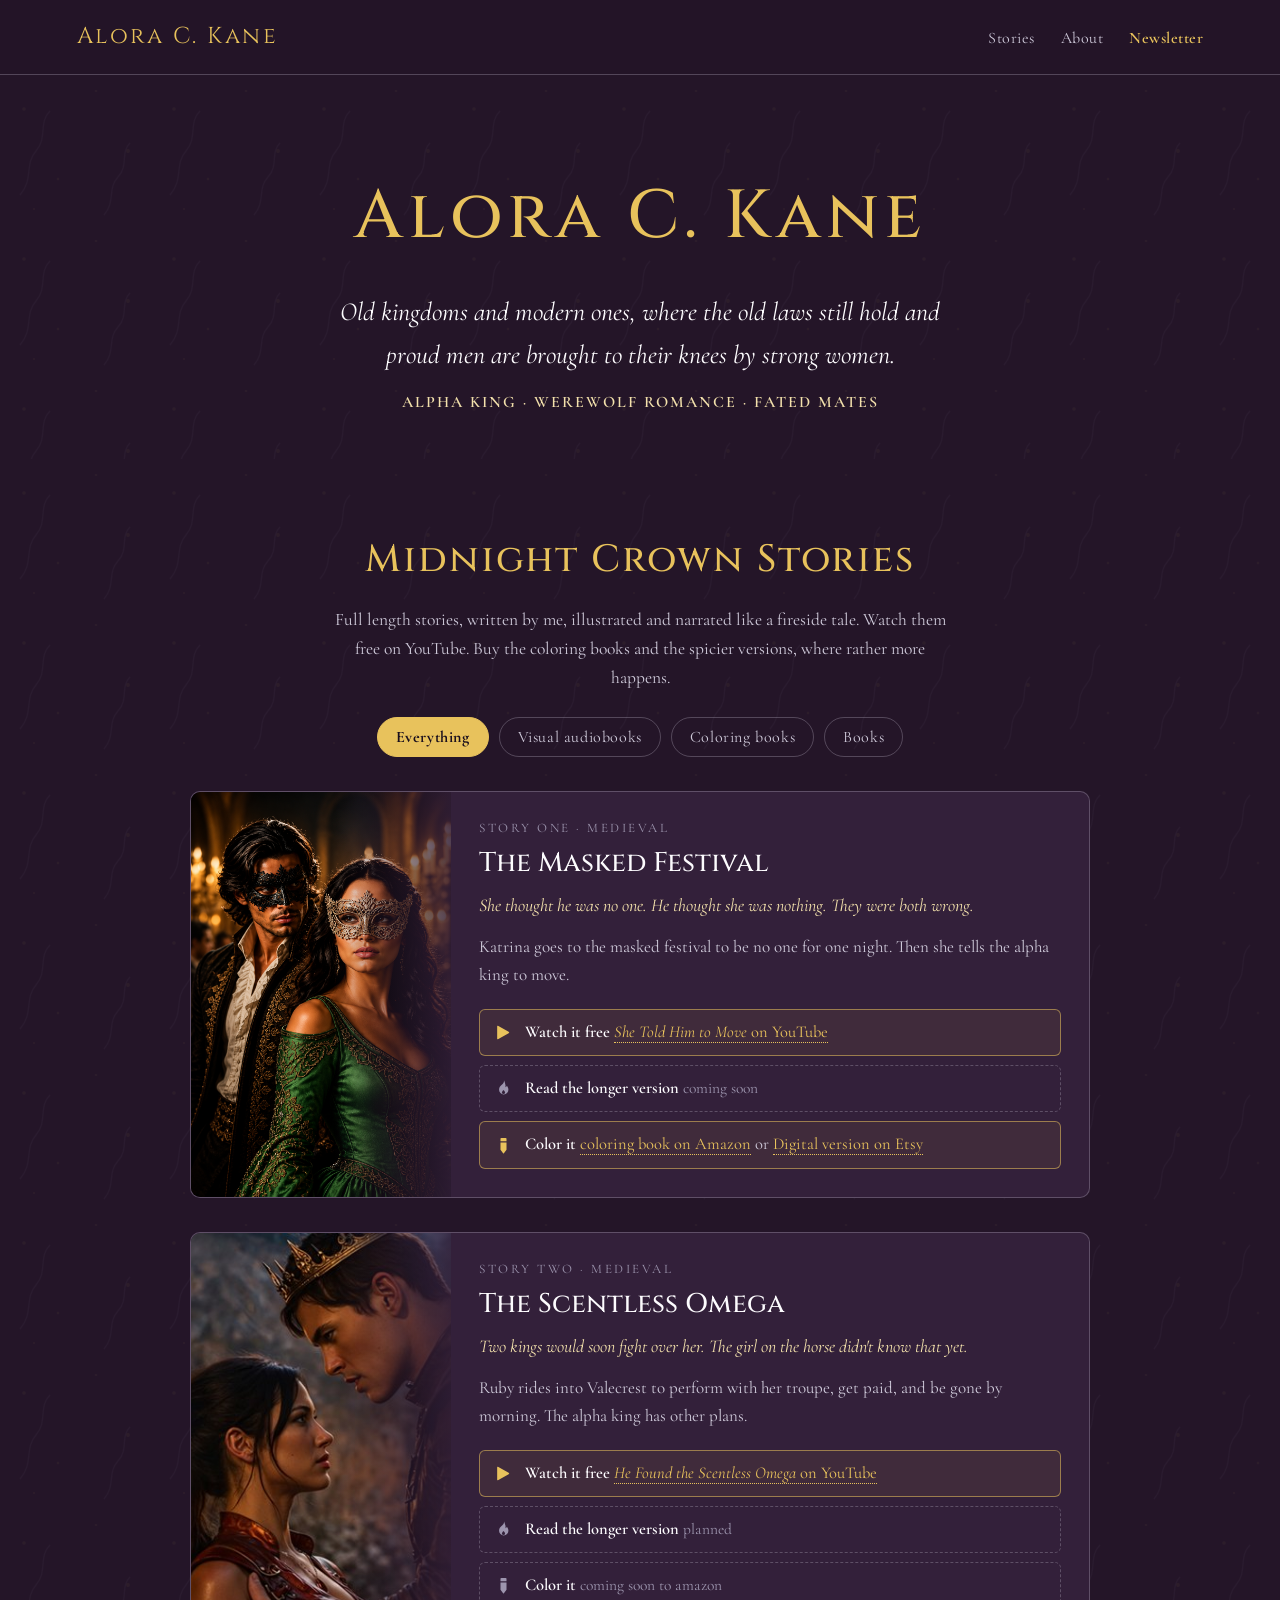
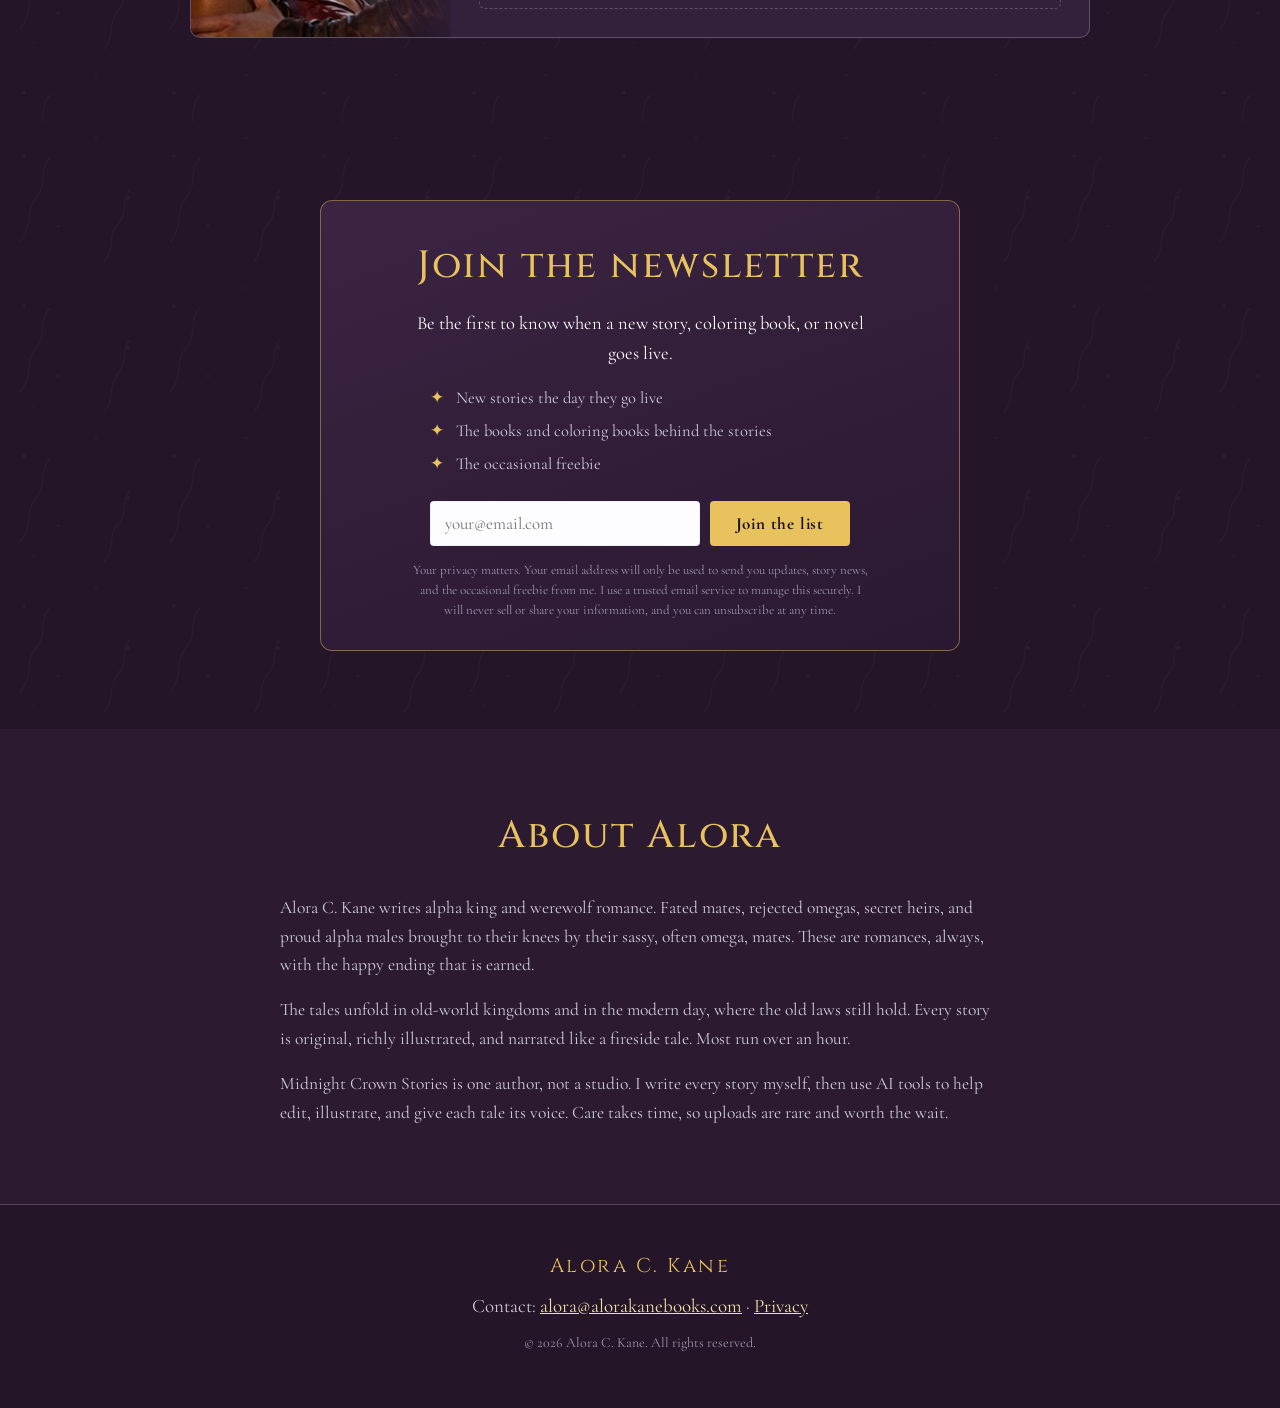
==== index.html @ a03b6557 "Scentless Omega video live; drop "as" before video titles" ====
<!DOCTYPE html>
<html lang="en">
<head>
  <meta charset="UTF-8">
  <meta name="viewport" content="width=device-width, initial-scale=1.0">
  <title>Alora C. Kane | Alpha King and Werewolf Romance</title>
  <meta name="description" content="Alpha king and werewolf romance by Alora C. Kane. Free visual audiobooks on YouTube. Coloring books and the longer, spicier novels on Amazon.">
  <meta name="author" content="Alora C. Kane">
  <meta name="robots" content="index, follow">
  <link rel="canonical" href="https://alorakanebooks.com/">
  <link rel="icon" type="image/png" sizes="256x256" href="favicon.png">
  <link rel="icon" href="favicon.ico" sizes="any">
  <link rel="apple-touch-icon" href="apple-touch-icon.png">
  <meta name="theme-color" content="#241528">
  <meta property="og:title" content="Alora C. Kane | Alpha King and Werewolf Romance">
  <meta property="og:description" content="Alpha king and werewolf romance by Alora C. Kane. Free visual audiobooks on YouTube. Coloring books and the longer, spicier novels on Amazon.">
  <meta property="og:type" content="website">
  <meta property="og:url" content="https://alorakanebooks.com/">
  <meta property="og:site_name" content="Alora C. Kane">
  <meta property="og:locale" content="en_US">
  <meta property="og:image" content="https://alorakanebooks.com/assets/social-card.jpg">
  <meta property="og:image:width" content="1200">
  <meta property="og:image:height" content="630">
  <meta property="og:image:alt" content="A gold crown with a ruby on plum velvet, and the name Alora C. Kane">
  <meta name="twitter:card" content="summary_large_image">
  <meta name="twitter:title" content="Alora C. Kane | Alpha King and Werewolf Romance">
  <meta name="twitter:description" content="Alpha king and werewolf romance by Alora C. Kane. Free visual audiobooks on YouTube. Coloring books and the longer, spicier novels on Amazon.">
  <meta name="twitter:image" content="https://alorakanebooks.com/assets/social-card.jpg">
  <script type="application/ld+json">
{
  "@context": "https://schema.org",
  "@type": "WebSite",
  "@id": "https://alorakanebooks.com/#site",
  "url": "https://alorakanebooks.com/",
  "name": "Alora C. Kane",
  "description": "Alpha king and werewolf romance by Alora C. Kane. Free visual audiobooks on YouTube. Coloring books and the longer, spicier novels on Amazon.",
  "inLanguage": "en-US",
  "publisher": {
    "@id": "https://alorakanebooks.com/#alora"
  }
}
</script>
  <script type="application/ld+json">
{
  "@context": "https://schema.org",
  "@type": "Person",
  "@id": "https://alorakanebooks.com/#alora",
  "name": "Alora C. Kane",
  "url": "https://alorakanebooks.com/",
  "image": "https://alorakanebooks.com/assets/social-card.jpg",
  "jobTitle": "Author",
  "description": "Alora C. Kane writes alpha king and werewolf romance: fated mates, rejected omegas and proud alpha males brought to their knees.",
  "email": "mailto:alora@alorakanebooks.com",
  "sameAs": [
    "https://www.youtube.com/@MidnightCrownStories"
  ]
}
</script>
  <link rel="preconnect" href="https://fonts.googleapis.com">
  <link rel="preconnect" href="https://fonts.gstatic.com" crossorigin>
  <link href="https://fonts.googleapis.com/css2?family=Cinzel:wght@500;600&family=Cormorant+Garamond:ital,wght@0,400;0,500;0,600;0,700;1,400&display=swap" rel="stylesheet">
  <link rel="stylesheet" href="css/style.css?v=3">
</head>
<body>

  <header class="site-header">
    <a class="wordmark" href="index.html">Alora C. Kane</a>
    <nav>
      <a href="index.html#stories">Stories</a>
      <a href="index.html#about">About</a>
      <a href="index.html#newsletter" class="nav-cta">Newsletter</a>
    </nav>
  </header>

  <main id="top">

    <section class="hero smoke">
      <h1>Alora C. Kane</h1>
      <p class="tagline">Old kingdoms and modern ones, where the old laws still hold and proud men are brought to their knees by strong women.</p>
      <p class="genres">Alpha king &middot; werewolf romance &middot; fated mates</p>
    </section>

    <section id="stories" class="stories smoke">
      <h2>Midnight Crown Stories</h2>
      <p class="section-intro">Full length stories, written by me, illustrated and narrated like a fireside tale. Watch them free on YouTube. Buy the coloring books and the spicier versions, where rather more happens.</p>

      <div class="filter-bar" role="navigation" aria-label="Browse by kind">
        <a class="filter-chip active" href="index.html" aria-current="page">Everything</a>
        <a class="filter-chip" href="visual-audiobooks.html">Visual audiobooks</a>
        <a class="filter-chip" href="coloring-books.html">Coloring books</a>
        <a class="filter-chip" href="books.html">Books</a>
      </div>

      <div class="story-list">

        <article class="story-card">
          <div class="story-art">
            <img src="assets/stories/masked-ball-portrait.png" alt="A masked couple in a candlelit ballroom" width="1024" height="1536">
          </div>
          <div class="story-body">
            <p class="story-kicker">Story one &middot; Medieval</p>
            <h3>The Masked Festival</h3>
            <p class="story-hook">She thought he was no one. He thought she was nothing. They were both wrong.</p>
            <p class="story-blurb">Katrina goes to the masked festival to be no one for one night. Then she tells the alpha king to move.</p>
            <ul class="ways">
              <li class="way ready">
                <svg class="way-icon" viewBox="0 0 24 24" aria-hidden="true"><path d="M4 4.5a1 1 0 0 1 1.52-.85l13 7.5a1 1 0 0 1 0 1.7l-13 7.5A1 1 0 0 1 4 19.5z"/></svg>
                <span><span class="way-label">Watch it free</span> <a href="https://youtu.be/tjFr5KzEjAc" target="_blank" rel="noopener"><em>She Told Him to Move</em> on YouTube</a></span>
              </li>
              <li class="way pending">
                <svg class="way-icon" viewBox="0 0 24 24" aria-hidden="true"><path d="M12.6 1.6c.4 3-1.3 4.3-2.8 5.7C8 8.9 6.4 10.5 6.4 13.6a5.9 5.9 0 0 0 11.8 0c0-2.3-1-3.9-2-5.2-.3 1-.9 1.7-1.7 2 .5-2.6-.6-5.6-1.9-8.8z"/><path d="M12 14c1.3 1 1.9 2 1.9 3a1.9 1.9 0 0 1-3.8 0c0-1 .6-2 1.9-3z" fill="#33203a"/></svg>
                <span><span class="way-label">Read the longer version</span> <span class="way-note">coming soon</span></span>
              </li>
              <li class="way ready">
                <svg class="way-icon" viewBox="0 0 24 24" aria-hidden="true"><path d="M9.2 2.4h5.6a1 1 0 0 1 1 1v3.1H8.2V3.4a1 1 0 0 1 1-1z"/><path d="M8.2 8.1h7.6v9.3l-3.3 4.4a.6.6 0 0 1-1 0L8.2 17.4z"/></svg>
                <span><span class="way-label">Color it</span> <a href="https://www.amazon.com/dp/B0HLMT5BRQ" target="_blank" rel="noopener">coloring book on Amazon</a> or <a href="https://www.etsy.com/listing/4586570420/the-masked-festival-romantasy-coloring" target="_blank" rel="noopener">Digital version on Etsy</a></span>
              </li>
            </ul>
          </div>
        </article>

        <article class="story-card">
          <div class="story-art">
            <img src="assets/stories/scentless-omega.jpg" alt="A crowned alpha king and a dark haired woman face to face by candlelight" width="760" height="428" loading="lazy">
          </div>
          <div class="story-body">
            <p class="story-kicker">Story two &middot; Medieval</p>
            <h3>The Scentless Omega</h3>
            <p class="story-hook">Two kings would soon fight over her. The girl on the horse didn't know that yet.</p>
            <p class="story-blurb">Ruby rides into Valecrest to perform with her troupe, get paid, and be gone by morning. The alpha king has other plans.</p>
            <ul class="ways">
              <li class="way ready">
                <svg class="way-icon" viewBox="0 0 24 24" aria-hidden="true"><path d="M4 4.5a1 1 0 0 1 1.52-.85l13 7.5a1 1 0 0 1 0 1.7l-13 7.5A1 1 0 0 1 4 19.5z"/></svg>
                <span><span class="way-label">Watch it free</span> <a href="https://youtu.be/WyUdsc8J1sw" target="_blank" rel="noopener"><em>He Found the Scentless Omega</em> on YouTube</a></span>
              </li>
              <li class="way pending">
                <svg class="way-icon" viewBox="0 0 24 24" aria-hidden="true"><path d="M12.6 1.6c.4 3-1.3 4.3-2.8 5.7C8 8.9 6.4 10.5 6.4 13.6a5.9 5.9 0 0 0 11.8 0c0-2.3-1-3.9-2-5.2-.3 1-.9 1.7-1.7 2 .5-2.6-.6-5.6-1.9-8.8z"/><path d="M12 14c1.3 1 1.9 2 1.9 3a1.9 1.9 0 0 1-3.8 0c0-1 .6-2 1.9-3z" fill="#33203a"/></svg>
                <span><span class="way-label">Read the longer version</span> <span class="way-note">planned</span></span>
              </li>
              <li class="way pending">
                <svg class="way-icon" viewBox="0 0 24 24" aria-hidden="true"><path d="M9.2 2.4h5.6a1 1 0 0 1 1 1v3.1H8.2V3.4a1 1 0 0 1 1-1z"/><path d="M8.2 8.1h7.6v9.3l-3.3 4.4a.6.6 0 0 1-1 0L8.2 17.4z"/></svg>
                <span><span class="way-label">Color it</span> <span class="way-note">coming soon to amazon</span></span>
              </li>
            </ul>
          </div>
        </article>

      </div>
    </section>

    <section id="newsletter" class="newsletter smoke">
      <div class="newsletter-panel">
        <h2>Join the newsletter</h2>
        <p class="offer">Be the first to know when a new story, coloring book, or novel goes live.</p>
        <ul class="offer-list">
          <li>New stories the day they go live</li>
          <li>The books and coloring books behind the stories</li>
          <li>The occasional freebie</li>
        </ul>

        <form class="signup" id="signup-form">
          <input type="email" id="ml-email" placeholder="your@email.com" aria-label="Email address" required>
          <button type="submit" class="button gold">Join the list</button>
        </form>
        <p class="signup-status" id="ml-status" hidden></p>
        <p class="fine-print">Your privacy matters. Your email address will only be used to send you updates, story news, and the occasional freebie from me. I use a trusted email service to manage this securely. I will never sell or share your information, and you can unsubscribe at any time.</p>
      </div>
    </section>

    <section id="about" class="about">
      <div class="about-inner">
        <h2>About Alora</h2>
        <p>Alora C. Kane writes alpha king and werewolf romance. Fated mates, rejected omegas, secret heirs, and proud alpha males brought to their knees by their sassy, often omega, mates. These are romances, always, with the happy ending that is earned.</p>
        <p>The tales unfold in old-world kingdoms and in the modern day, where the old laws still hold. Every story is original, richly illustrated, and narrated like a fireside tale. Most run over an hour.</p>
        <p>Midnight Crown Stories is one author, not a studio. I write every story myself, then use AI tools to help edit, illustrate, and give each tale its voice. Care takes time, so uploads are rare and worth the wait.</p>
      </div>
    </section>

  </main>

  <footer class="site-footer">
    <p class="footer-name">Alora C. Kane</p>
    <p>Contact: <a href="mailto:alora@alorakanebooks.com">alora@alorakanebooks.com</a> &middot; <a href="privacy.html">Privacy</a></p>
    <p class="copyright">&copy; 2026 Alora C. Kane. All rights reserved.</p>
  </footer>


  <script>
    var f = document.getElementById('signup-form');
    if (f) {
      f.addEventListener('submit', async function (e) {
        e.preventDefault();
        var status = document.getElementById('ml-status');
        var email = document.getElementById('ml-email').value;
        status.hidden = false;
        status.textContent = 'Sending...';
        try {
          var res = await fetch('https://assets.mailerlite.com/jsonp/2617378/forms/197803070582687706/subscribe', {
            method: 'POST',
            body: new URLSearchParams({
              'fields[email]': email,
              'ml-submit': '1',
              'anticsrf': 'true'
            })
          });
          var data = await res.json();
          if (data.success) {
            f.hidden = true;
            status.textContent = 'Almost there. Check your inbox for a confirmation email and click the button inside.';
          } else {
            status.textContent = 'That did not go through. Check the address and try again.';
          }
        } catch (err) {
          status.textContent = 'Connection hiccup. Please try again in a moment.';
        }
      });
    }
  </script>
</body>
</html>
---- css/style.css ----
:root {
  --plum: #241528;          /* page background, from the crown avatar's velvet */
  --plum-card: #33203a;     /* cards */
  --plum-band: #2c1a31;     /* alternating band */
  --gold: #e8c25c;          /* the crown */
  --gold-soft: #f3e1ac;
  --wine: #7c2438;          /* the ruby */
  --silver: #cfcada;        /* body text */
  --silver-dim: #9d95ae;    /* quiet labels */
  --cream: #fdfcfe;
  --edge: rgba(207, 202, 218, 0.28);
}

* { box-sizing: border-box; margin: 0; padding: 0; }

html { scroll-behavior: smooth; }

body {
  background: var(--plum);
  color: var(--silver);
  font-family: "Cormorant Garamond", Georgia, serif;
  font-size: 19px;
  line-height: 1.65;
}

h1, h2, h3 { font-family: "Cinzel", "Playfair Display", Georgia, serif; font-weight: 500; }

/* candle-smoke motes, the avatar's atmosphere at 5% */
.smoke {
  background-image: url("data:image/svg+xml,%3Csvg xmlns='http://www.w3.org/2000/svg' width='150' height='150'%3E%3Cg fill='%23e8c25c' fill-opacity='0.045'%3E%3Ccircle cx='24' cy='34' r='1.7'/%3E%3Ccircle cx='96' cy='16' r='1.1'/%3E%3Ccircle cx='128' cy='76' r='1.9'/%3E%3Ccircle cx='58' cy='104' r='1.2'/%3E%3Ccircle cx='34' cy='134' r='1'/%3E%3C/g%3E%3Cg fill='none' stroke='%23cfcada' stroke-opacity='0.035' stroke-width='1.2'%3E%3Cpath d='M20 120c14-16 4-30 16-44s2-28 14-40'/%3E%3Cpath d='M104 140c12-14 3-26 14-38s2-24 12-34'/%3E%3C/g%3E%3C/svg%3E");
}

/* ---------- header ---------- */

.site-header {
  position: sticky;
  top: 0;
  z-index: 10;
  display: flex;
  align-items: baseline;
  justify-content: space-between;
  flex-wrap: wrap;
  gap: 12px;
  padding: 18px 6vw;
  background: rgba(36, 21, 40, 0.94);
  border-bottom: 1px solid var(--edge);
}

.wordmark {
  font-family: "Cinzel", serif;
  font-size: 23px;
  letter-spacing: 2.5px;
  color: var(--gold);
  text-decoration: none;
}

.site-header nav { display: flex; gap: 26px; align-items: baseline; }

.site-header nav a {
  color: var(--silver);
  text-decoration: none;
  font-size: 16px;
  letter-spacing: 0.5px;
}

.site-header nav a:hover { color: var(--gold); }

.site-header nav .nav-cta { color: var(--gold); font-weight: 600; }

/* ---------- hero ---------- */

.hero { text-align: center; padding: 86px 6vw 44px; }

.hero h1 {
  font-size: clamp(40px, 7.5vw, 68px);
  color: var(--gold);
  letter-spacing: 5px;
  margin-bottom: 18px;
}

.tagline {
  font-style: italic;
  font-size: clamp(20px, 3vw, 26px);
  color: var(--cream);
  max-width: 640px;
  margin: 0 auto 12px;
}

.genres {
  font-size: 16px;
  font-weight: 600;
  letter-spacing: 2px;
  text-transform: uppercase;
  color: var(--gold-soft);
}

/* ---------- buttons ---------- */

.button {
  display: inline-block;
  font-family: "Cormorant Garamond", serif;
  font-size: 17px;
  font-weight: 700;
  letter-spacing: 0.8px;
  text-decoration: none;
  border: none;
  border-radius: 4px;
  padding: 11px 26px;
  cursor: pointer;
}

.button.gold { background: var(--gold); color: #1a0f1d; }
.button.gold:hover { background: var(--gold-soft); }

.button.etsy {
  background: #56335e;
  color: var(--gold);
  border: 1px solid var(--gold);
}
.button.etsy:hover { background: #694071; color: var(--gold-soft); }

.purchase-buttons {
  display: flex;
  flex-direction: column;
  align-items: center;
  gap: 9px;
  margin-top: 4px;
}
.product .purchase-buttons .button {
  display: flex;
  align-items: center;
  justify-content: center;
  width: 170px;
  max-width: 100%;
  height: 50px;
  padding: 0 8px;
  margin-top: 0;
  white-space: nowrap;
}

.button.ghost {
  background: none;
  color: var(--gold-soft);
  border: 1px solid var(--edge);
  font-weight: 600;
}
.button.ghost:hover { color: var(--gold); border-color: var(--gold); }

section h2 {
  text-align: center;
  font-size: clamp(28px, 4.6vw, 38px);
  color: var(--gold);
  letter-spacing: 2px;
  margin-bottom: 14px;
}

.section-intro {
  text-align: center;
  max-width: 620px;
  margin: 0 auto 46px;
  font-size: 17.5px;
  color: var(--silver);
}

/* ---------- story shelf ---------- */

.stories { padding: 70px 6vw 84px; }

/* ---------- filter chips ---------- */

.filter-bar {
  display: flex;
  flex-wrap: wrap;
  justify-content: center;
  gap: 10px;
  max-width: 760px;
  margin: -22px auto 34px;
}

.filter-chip {
  display: inline-block;
  text-decoration: none;
  font-family: "Cormorant Garamond", serif;
  font-size: 16px;
  letter-spacing: 0.6px;
  color: var(--silver);
  background: none;
  border: 1px solid var(--edge);
  border-radius: 999px;
  padding: 6px 18px;
  cursor: pointer;
}

.filter-chip:hover { color: var(--gold); border-color: var(--gold); }

.filter-chip.active {
  background: var(--gold);
  border-color: var(--gold);
  color: #1a0f1d;
  font-weight: 700;
}

.filter-note {
  text-align: center;
  font-size: 17px;
  font-style: italic;
  color: var(--gold-soft);
  margin: -8px 0 34px;
}

/* ---------- compact product grid (filtered views) ---------- */

.product-grid {
  display: grid;
  grid-template-columns: repeat(auto-fill, minmax(190px, 1fr));
  gap: 26px;
  max-width: 900px;
  margin: 0 auto;
}

.product { text-align: center; }

.p-cover {
  position: relative;
  border-radius: 5px;
  overflow: hidden;
  border: 1px solid var(--edge);
  background: var(--plum-card);
  margin-bottom: 12px;
  box-shadow: 0 10px 24px rgba(0, 0, 0, 0.38);
}

.p-cover.tall { aspect-ratio: 2 / 3; }
.p-cover.wide { aspect-ratio: 16 / 9; }

.p-cover img { display: block; width: 100%; height: 100%; object-fit: cover; }

.p-cover.empty {
  display: flex;
  align-items: center;
  justify-content: center;
  border-style: dashed;
  padding: 16px;
}

.p-cover.empty span {
  font-family: "Cinzel", serif;
  font-size: 16px;
  letter-spacing: 1px;
  color: var(--silver-dim);
  line-height: 1.4;
}

.product h3 { font-size: 20px; color: var(--cream); margin-bottom: 4px; }

.p-line { font-size: 16px; color: var(--silver); margin-bottom: 8px; }

.p-status {
  font-size: 12.5px;
  letter-spacing: 2px;
  text-transform: uppercase;
  color: var(--silver-dim);
}

.p-status.live { color: var(--gold); }

/* ---------- an empty shelf, said plainly ---------- */

.shelf-empty {
  max-width: 520px;
  margin: 0 auto;
  text-align: center;
  border: 1px dashed var(--edge);
  border-radius: 10px;
  padding: 46px 30px 40px;
}

.shelf-empty p { font-size: 19px; color: var(--cream); margin-bottom: 6px; }

.shelf-empty .shelf-empty-hint { font-size: 17px; color: var(--silver); margin-bottom: 22px; }

.story-list {
  display: flex;
  flex-direction: column;
  gap: 34px;
  max-width: 900px;
  margin: 0 auto;
}

.story-card {
  background: var(--plum-card);
  border: 1px solid var(--edge);
  border-radius: 10px;
  overflow: hidden;
  display: grid;
  grid-template-columns: 260px 1fr;
  align-items: stretch;
}

.story-art { position: relative; display: block; min-height: 100%; }

.story-art img {
  display: block;
  position: absolute;
  inset: 0;
  width: 100%;
  height: 100%;
  object-fit: cover;
  object-position: 50% 32%;
}

/* soft plum edge so the still melts into the card instead of stopping dead */
.story-art::after {
  content: "";
  position: absolute;
  inset: 0;
  background: linear-gradient(90deg, transparent 55%, rgba(51, 32, 58, 0.85) 100%);
}

.story-body { padding: 26px 28px 28px; }

.story-kicker {
  font-size: 13px;
  letter-spacing: 2.5px;
  text-transform: uppercase;
  color: var(--silver-dim);
  margin-bottom: 8px;
}

.story-body h3 { font-size: 27px; color: var(--cream); line-height: 1.25; margin-bottom: 10px; }

.story-hook {
  font-style: italic;
  font-size: 18px;
  color: var(--gold-soft);
  margin-bottom: 12px;
}

.story-blurb { font-size: 17px; color: var(--silver); margin-bottom: 20px; }

/* the three ways to have a story */
.ways { list-style: none; display: flex; flex-direction: column; gap: 9px; }

.way {
  display: flex;
  align-items: baseline;
  gap: 12px;
  font-size: 16.5px;
  padding: 9px 14px;
  border-radius: 6px;
  border: 1px solid var(--edge);
}

.way-icon {
  width: 19px;
  height: 19px;
  flex-shrink: 0;
  fill: var(--gold);
  align-self: center;
}

.way.pending .way-icon { fill: var(--silver-dim); }

.way-label { color: var(--cream); font-weight: 600; }

.way-note { color: var(--silver-dim); font-size: 15.5px; }

.way.ready { border-color: rgba(232, 194, 92, 0.55); background: rgba(232, 194, 92, 0.07); }

.way.pending { border-style: dashed; }

.way a { color: var(--gold); text-decoration: none; border-bottom: 1px dotted var(--gold); }
.way a:hover { border-bottom-style: solid; }

@media (max-width: 760px) {
  .story-card { grid-template-columns: 1fr; }
  .story-art { aspect-ratio: 16 / 9; min-height: 0; }
  .story-art::after { background: linear-gradient(180deg, transparent 55%, rgba(51, 32, 58, 0.9) 100%); }
}

/* ---------- coming soon ---------- */

.coming-soon { padding: 70px 6vw; background-color: var(--plum-band); }

.soon-grid {
  display: grid;
  grid-template-columns: repeat(auto-fit, minmax(230px, 1fr));
  gap: 22px;
  max-width: 760px;
  margin: 0 auto 28px;
}

.soon-card {
  text-align: center;
  border: 1px dashed var(--edge);
  border-radius: 8px;
  padding: 28px 22px;
}

.soon-card h3 { font-size: 22px; color: var(--gold-soft); margin-bottom: 8px; }

.soon-card p { font-size: 16px; color: var(--silver); font-style: italic; }

.next-tag {
  font-size: 12.5px;
  letter-spacing: 2.5px;
  text-transform: uppercase;
  color: var(--gold);
  margin-bottom: 8px;
}

.soon-note { text-align: center; font-size: 17px; color: var(--silver); }
.soon-note a { color: var(--gold); }

/* ---------- newsletter / freebie ---------- */

.newsletter { padding: 78px 6vw; }

.newsletter-panel {
  max-width: 640px;
  margin: 0 auto;
  background: linear-gradient(160deg, #3b2442, #2a1830);
  border: 1px solid rgba(232, 194, 92, 0.45);
  border-radius: 12px;
  padding: 34px 34px 30px;
  text-align: center;
}

.newsletter-panel h2 { color: var(--gold); margin-bottom: 10px; }

.offer {
  font-size: 18.5px;
  color: var(--cream);
  max-width: 460px;
  margin: 0 auto 8px;
}

.offer strong { color: var(--gold-soft); }

.offer-list {
  list-style: none;
  max-width: 420px;
  margin: 16px auto 22px;
  text-align: left;
}

.offer-list li {
  font-size: 16.5px;
  color: var(--silver);
  padding-left: 26px;
  position: relative;
  margin-bottom: 6px;
}

.offer-list li::before { content: "\2726"; position: absolute; left: 0; color: var(--gold); }

.signup { display: flex; gap: 10px; max-width: 420px; margin: 0 auto 14px; }

.signup input {
  flex: 1;
  font-family: "Cormorant Garamond", serif;
  font-size: 17px;
  border: 1px solid var(--edge);
  border-radius: 4px;
  padding: 11px 14px;
  background: var(--cream);
  color: #241528;
}

.signup-status { font-size: 16px; font-weight: 600; color: var(--gold-soft); margin: -4px 0 12px; }

.stub-note {
  font-size: 14.5px;
  color: #1a0f1d;
  background: var(--gold-soft);
  border-radius: 4px;
  padding: 8px 12px;
  max-width: 420px;
  margin: 0 auto 14px;
  font-weight: 600;
}

.fine-print { font-size: 13px; line-height: 1.55; color: var(--silver-dim); max-width: 460px; margin: 0 auto; }

/* ---------- about ---------- */

.about { padding: 76px 6vw; background-color: var(--plum-band); }

.about-inner { max-width: 720px; margin: 0 auto; }

.about h2 { margin-bottom: 26px; }

.about p { font-size: 17.5px; }
.about p + p { margin-top: 16px; }

/* ---------- footer ---------- */

.site-footer {
  text-align: center;
  padding: 44px 6vw 54px;
  border-top: 1px solid var(--edge);
}

.footer-name {
  font-family: "Cinzel", serif;
  font-size: 20px;
  letter-spacing: 2.5px;
  color: var(--gold);
  margin-bottom: 8px;
}

.site-footer a { color: var(--gold-soft); }

.site-footer .copyright { font-size: 14px; color: var(--silver-dim); margin-top: 10px; }

main > section[class] {
  padding-left: max(6vw, calc((100% - 1000px) / 2));
  padding-right: max(6vw, calc((100% - 1000px) / 2));
}

@media (max-width: 560px) {
  .signup { flex-direction: column; }
  .hero { padding-top: 74px; }
}

@media (max-width: 640px) {
  .site-header { padding: 12px 4vw 10px; justify-content: center; }
  .wordmark { width: 100%; text-align: center; font-size: 20px; }
  .site-header nav { width: 100%; justify-content: center; flex-wrap: wrap; gap: 6px 16px; }
  .site-header nav a { font-size: 14.5px; white-space: nowrap; }
}

/* ---------- shelf page hero ---------- */

.page-hero { text-align: center; padding: 64px 6vw 30px; }

.page-hero h1 {
  font-size: clamp(32px, 5.4vw, 48px);
  color: var(--gold);
  letter-spacing: 3px;
  margin-bottom: 14px;
}

.page-hero .tagline { font-size: clamp(18px, 2.4vw, 22px); }

.product .button { margin-top: 4px; }
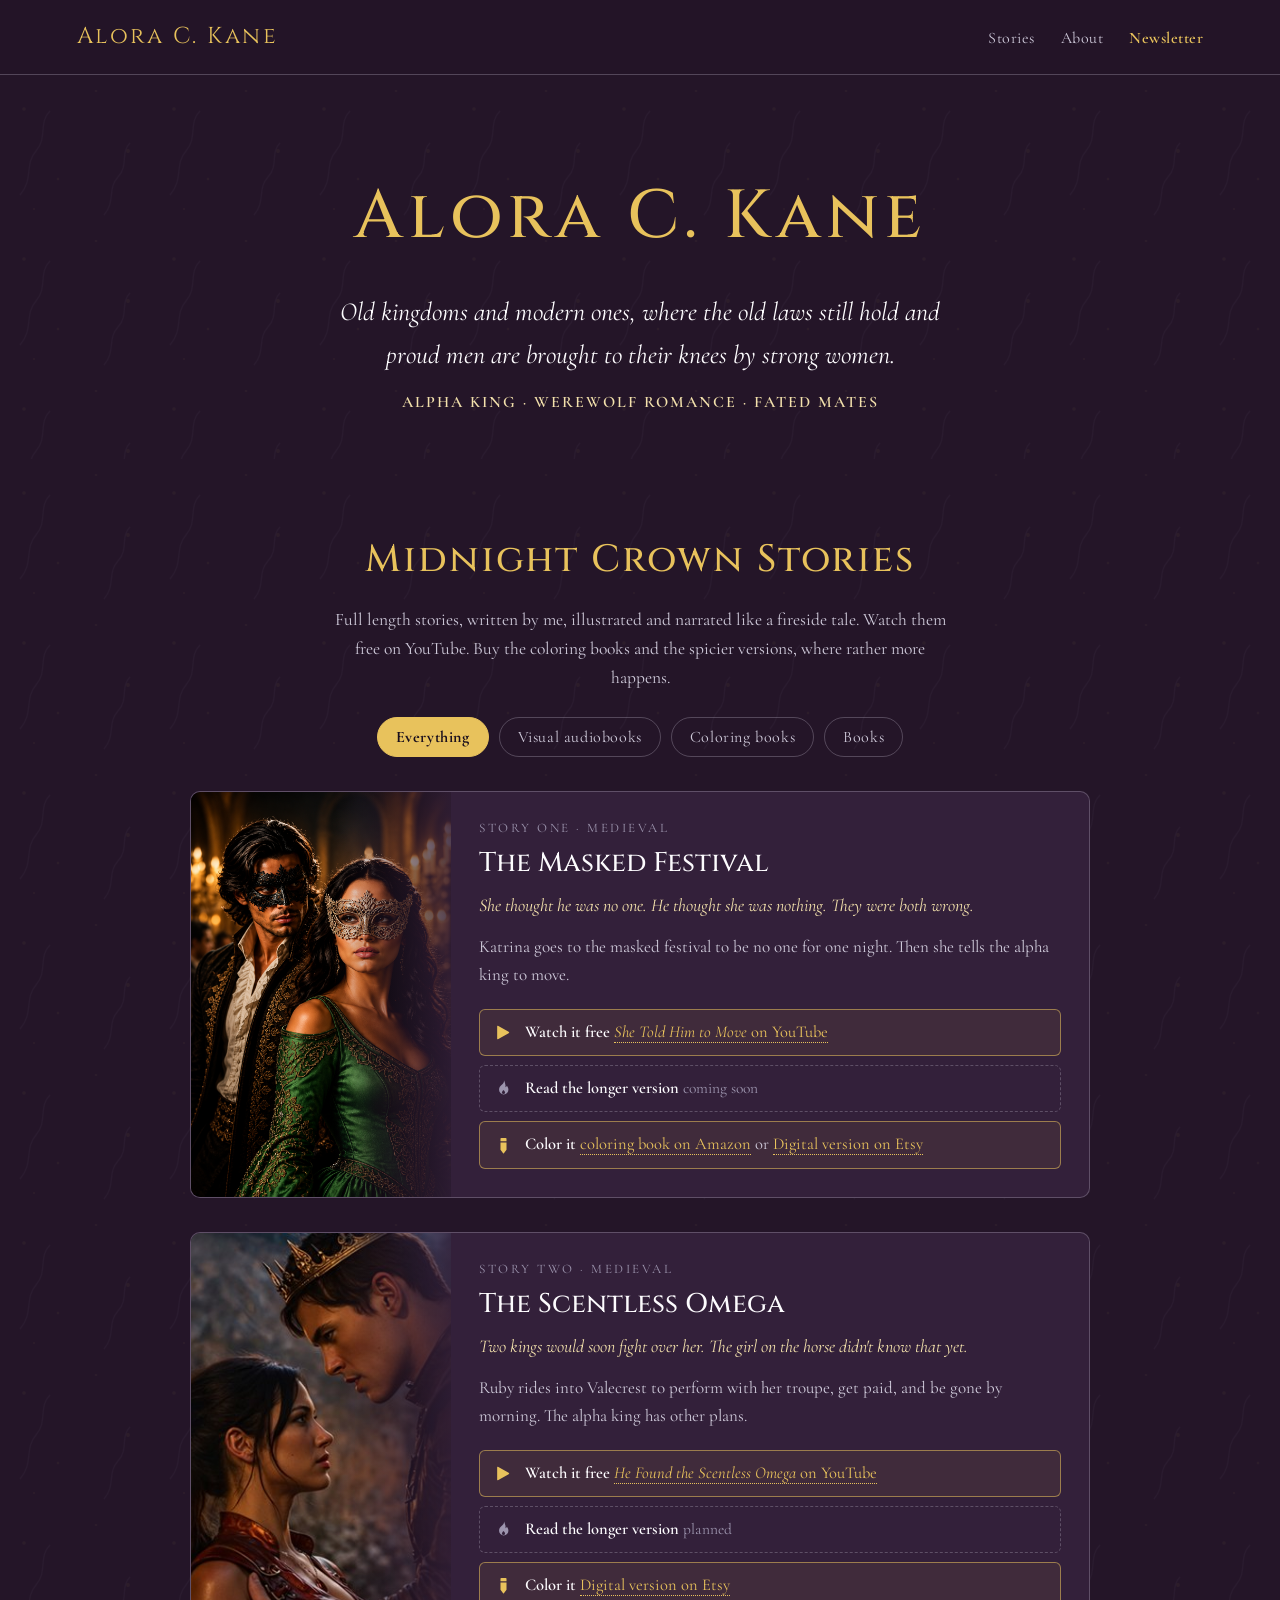
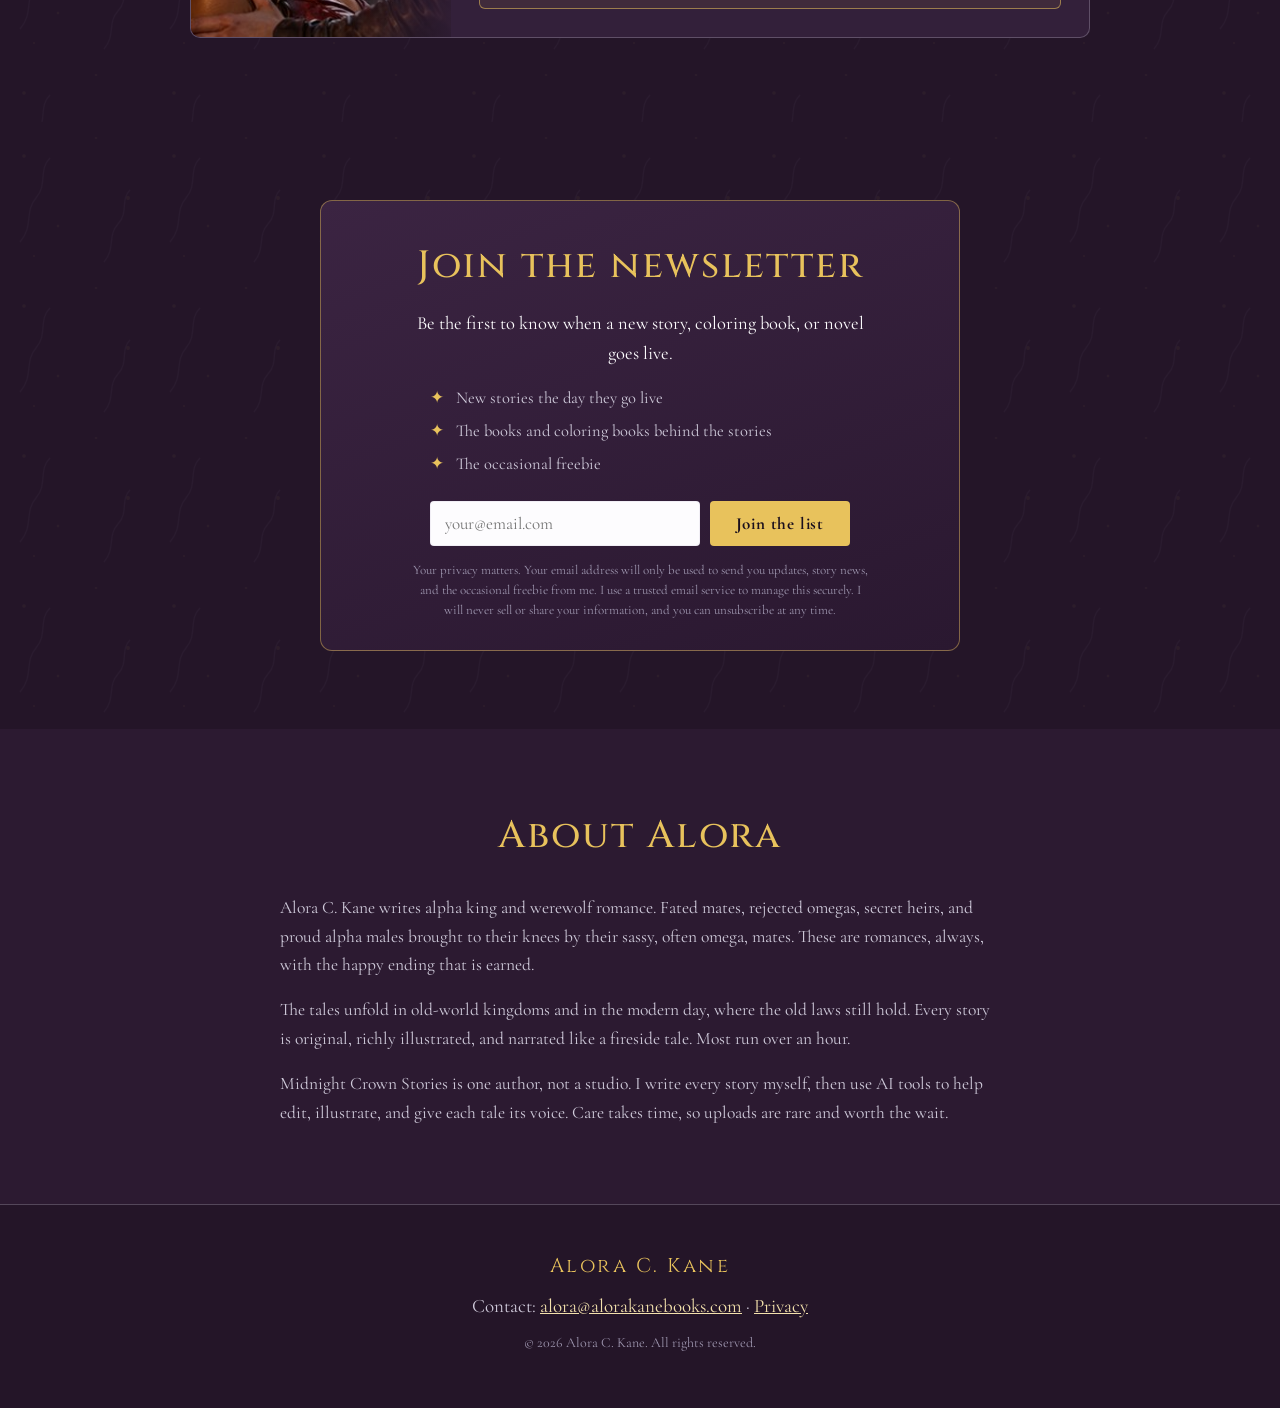
==== commit 772377c0: "Scentless Mate: Digital on Etsy link" ====
--- a/index.html
+++ b/index.html
@@ -137,9 +137,9 @@
                 <svg class="way-icon" viewBox="0 0 24 24" aria-hidden="true"><path d="M12.6 1.6c.4 3-1.3 4.3-2.8 5.7C8 8.9 6.4 10.5 6.4 13.6a5.9 5.9 0 0 0 11.8 0c0-2.3-1-3.9-2-5.2-.3 1-.9 1.7-1.7 2 .5-2.6-.6-5.6-1.9-8.8z"/><path d="M12 14c1.3 1 1.9 2 1.9 3a1.9 1.9 0 0 1-3.8 0c0-1 .6-2 1.9-3z" fill="#33203a"/></svg>
                 <span><span class="way-label">Read the longer version</span> <span class="way-note">planned</span></span>
               </li>
-              <li class="way pending">
+              <li class="way ready">
                 <svg class="way-icon" viewBox="0 0 24 24" aria-hidden="true"><path d="M9.2 2.4h5.6a1 1 0 0 1 1 1v3.1H8.2V3.4a1 1 0 0 1 1-1z"/><path d="M8.2 8.1h7.6v9.3l-3.3 4.4a.6.6 0 0 1-1 0L8.2 17.4z"/></svg>
-                <span><span class="way-label">Color it</span> <span class="way-note">coming soon to amazon</span></span>
+                <span><span class="way-label">Color it</span> <a href="https://www.etsy.com/listing/4586610553/romantasy-coloring-book-for-adults-the" target="_blank" rel="noopener">Digital version on Etsy</a></span>
               </li>
             </ul>
           </div>
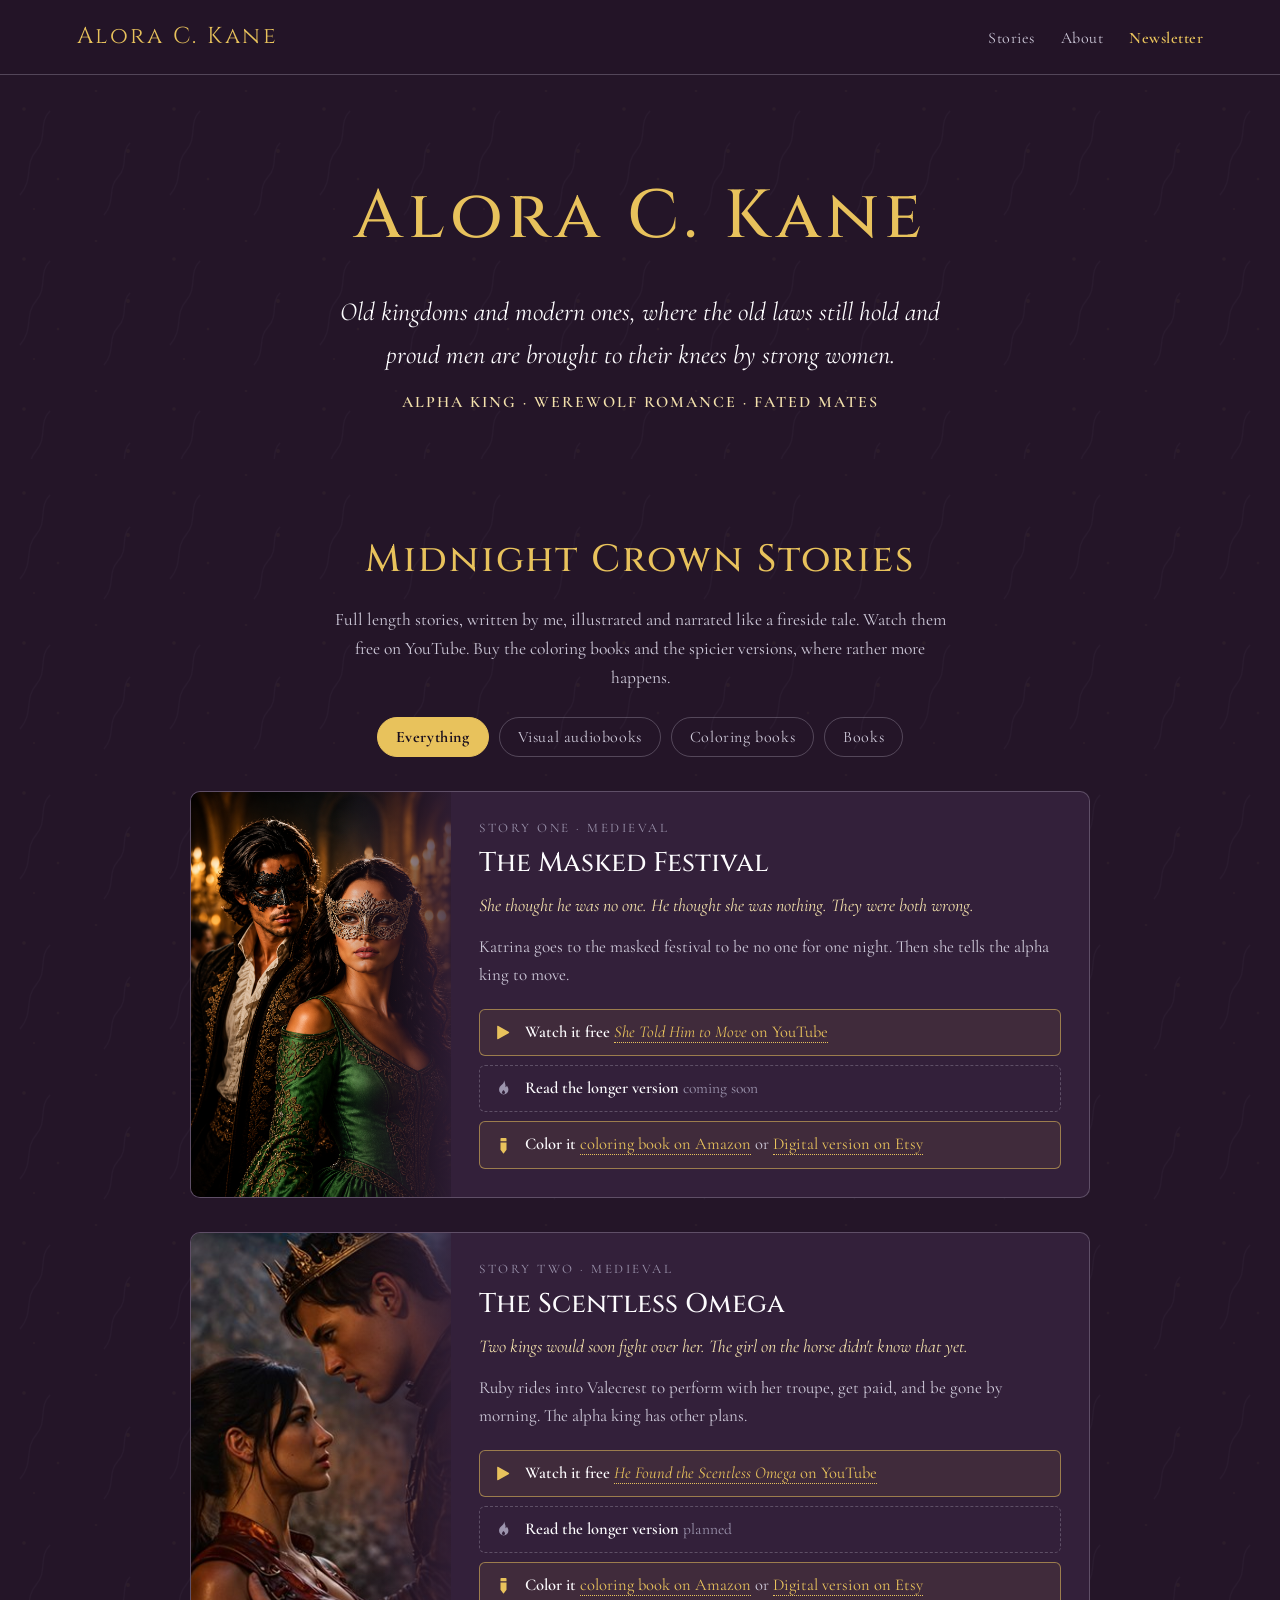
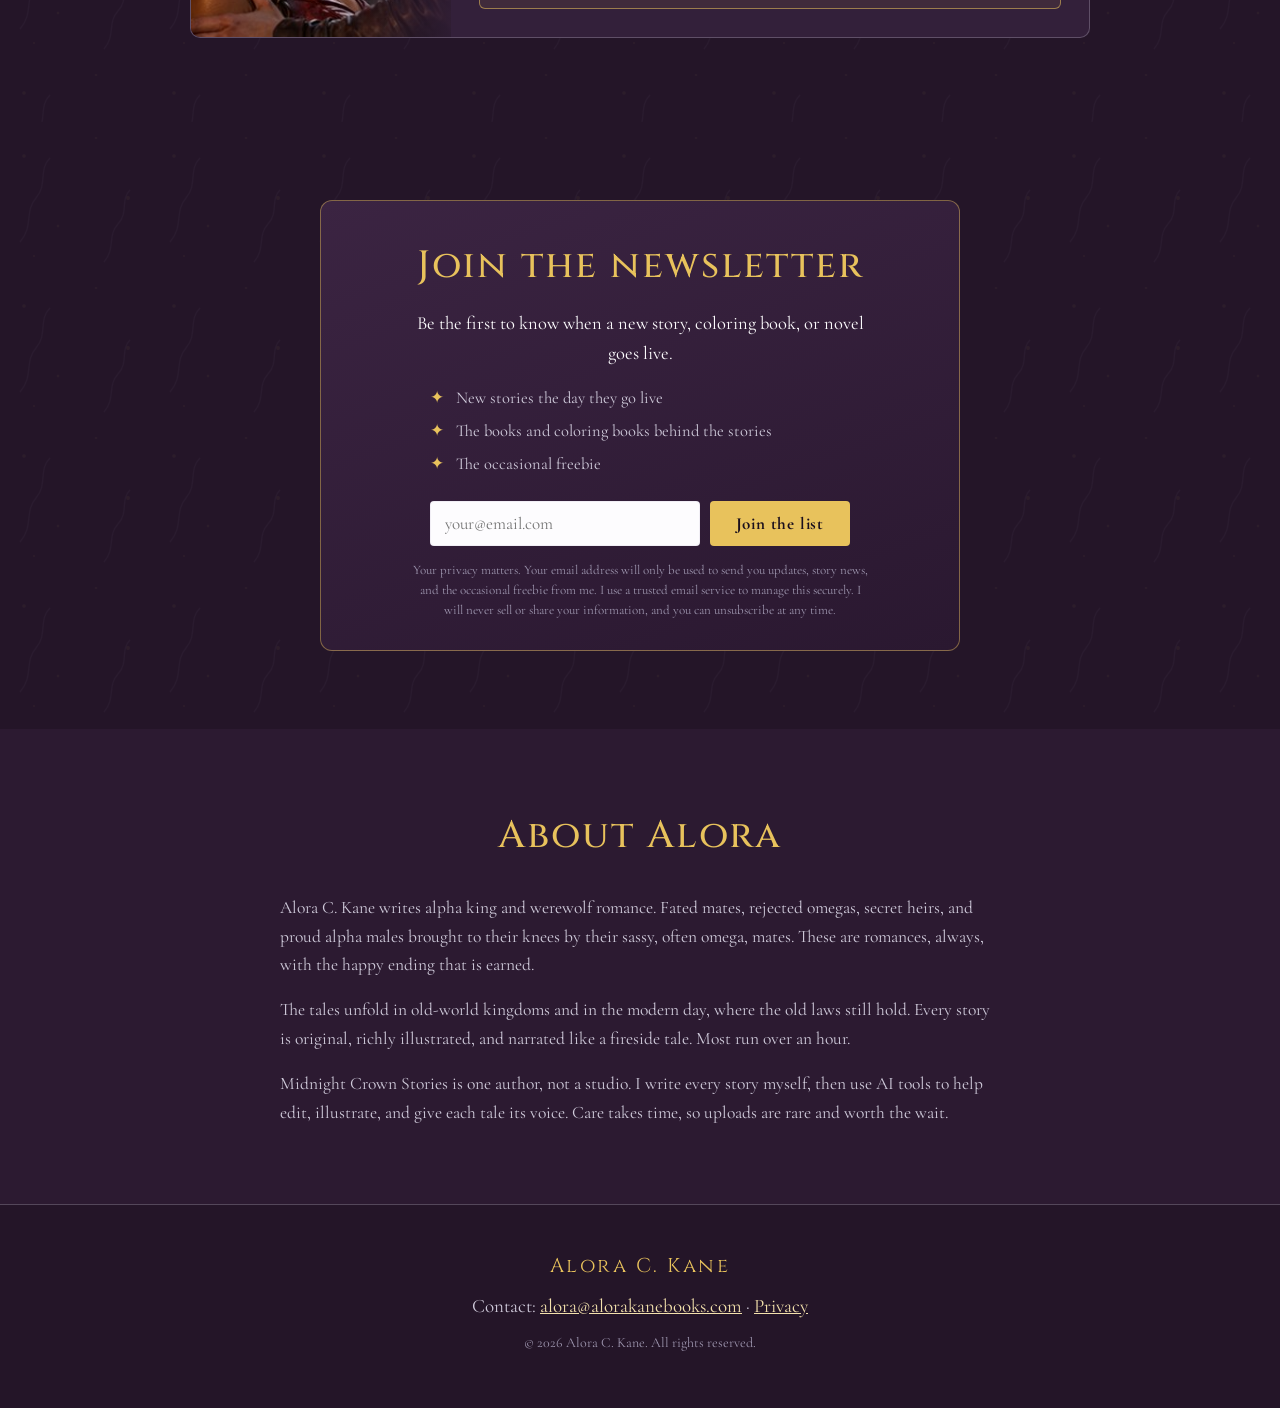
==== commit 78ffe7bc: "Scentless Mate: coloring book on Amazon link" ====
--- a/index.html
+++ b/index.html
@@ -139,7 +139,7 @@
               </li>
               <li class="way ready">
                 <svg class="way-icon" viewBox="0 0 24 24" aria-hidden="true"><path d="M9.2 2.4h5.6a1 1 0 0 1 1 1v3.1H8.2V3.4a1 1 0 0 1 1-1z"/><path d="M8.2 8.1h7.6v9.3l-3.3 4.4a.6.6 0 0 1-1 0L8.2 17.4z"/></svg>
-                <span><span class="way-label">Color it</span> <a href="https://www.etsy.com/listing/4586610553/romantasy-coloring-book-for-adults-the" target="_blank" rel="noopener">Digital version on Etsy</a></span>
+                <span><span class="way-label">Color it</span> <a href="https://www.amazon.com/dp/B0HLT8RYZV" target="_blank" rel="noopener">coloring book on Amazon</a> or <a href="https://www.etsy.com/listing/4586610553/romantasy-coloring-book-for-adults-the" target="_blank" rel="noopener">Digital version on Etsy</a></span>
               </li>
             </ul>
           </div>
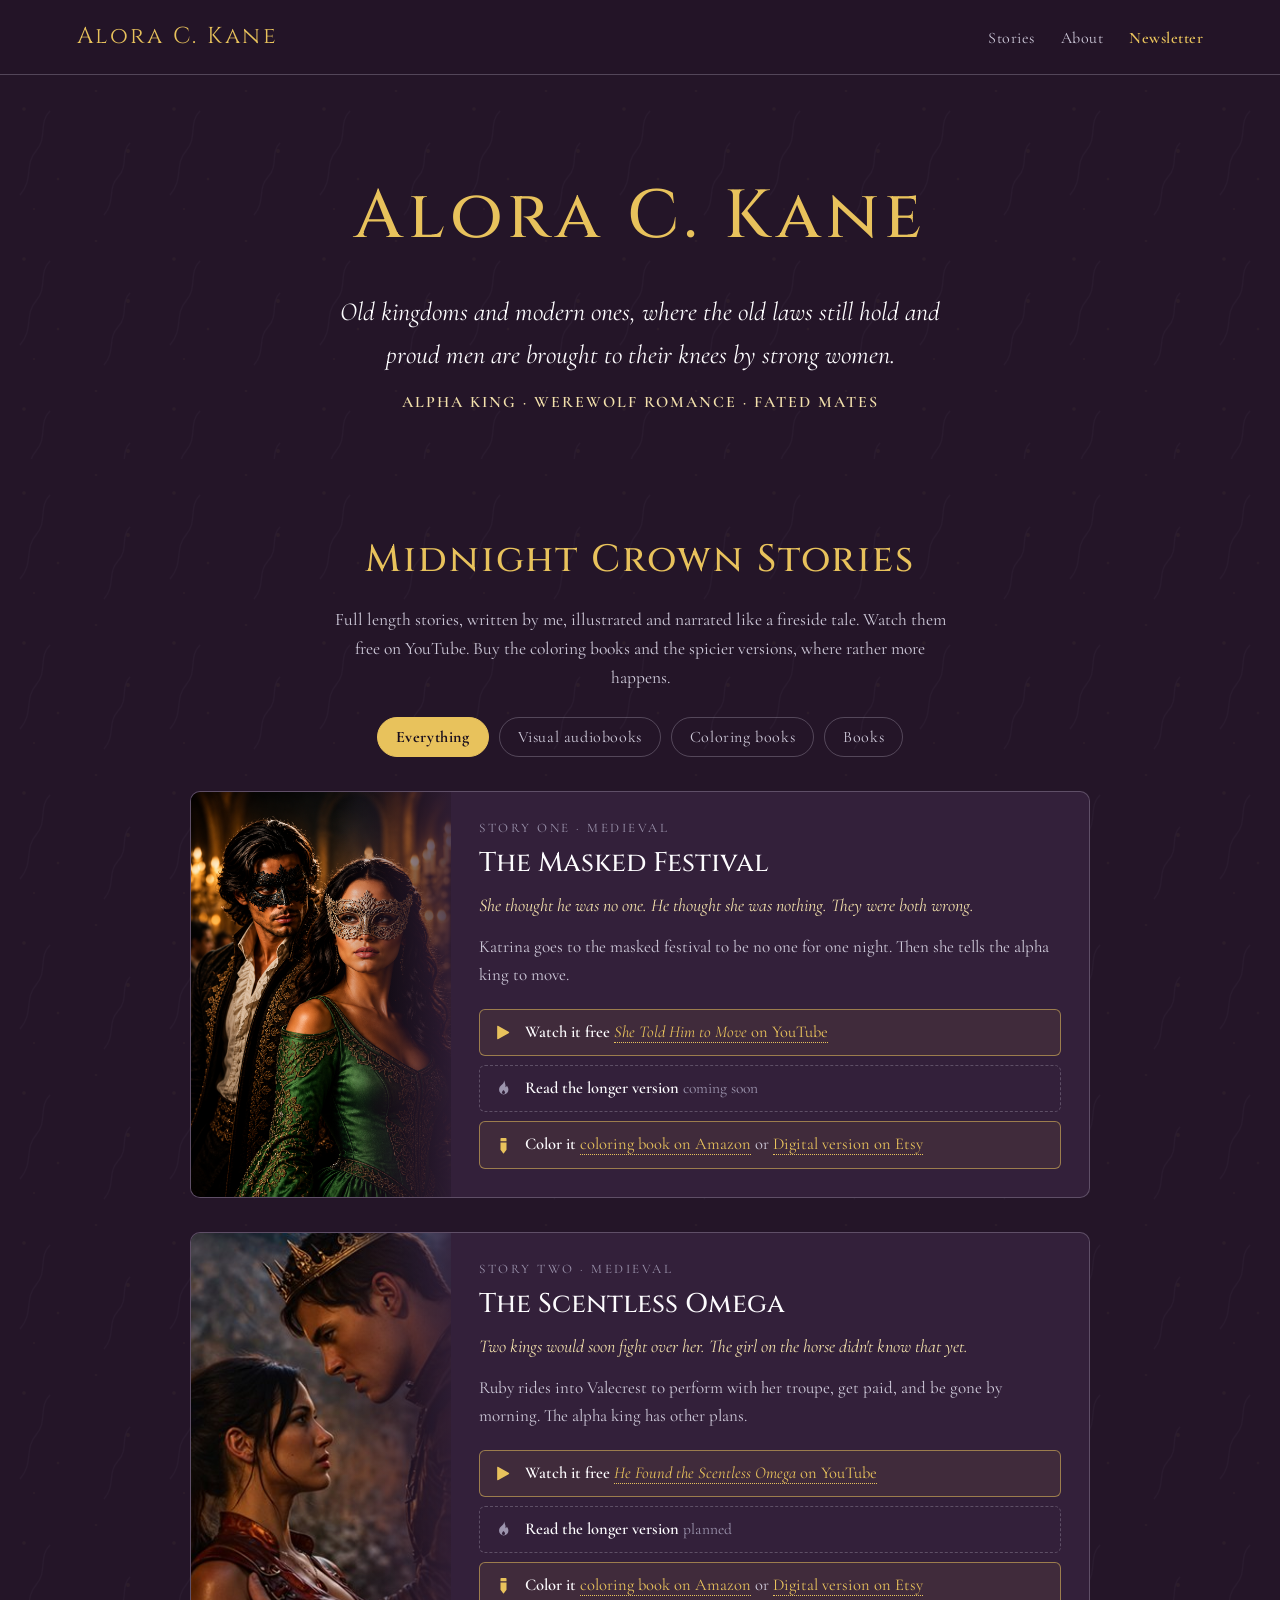
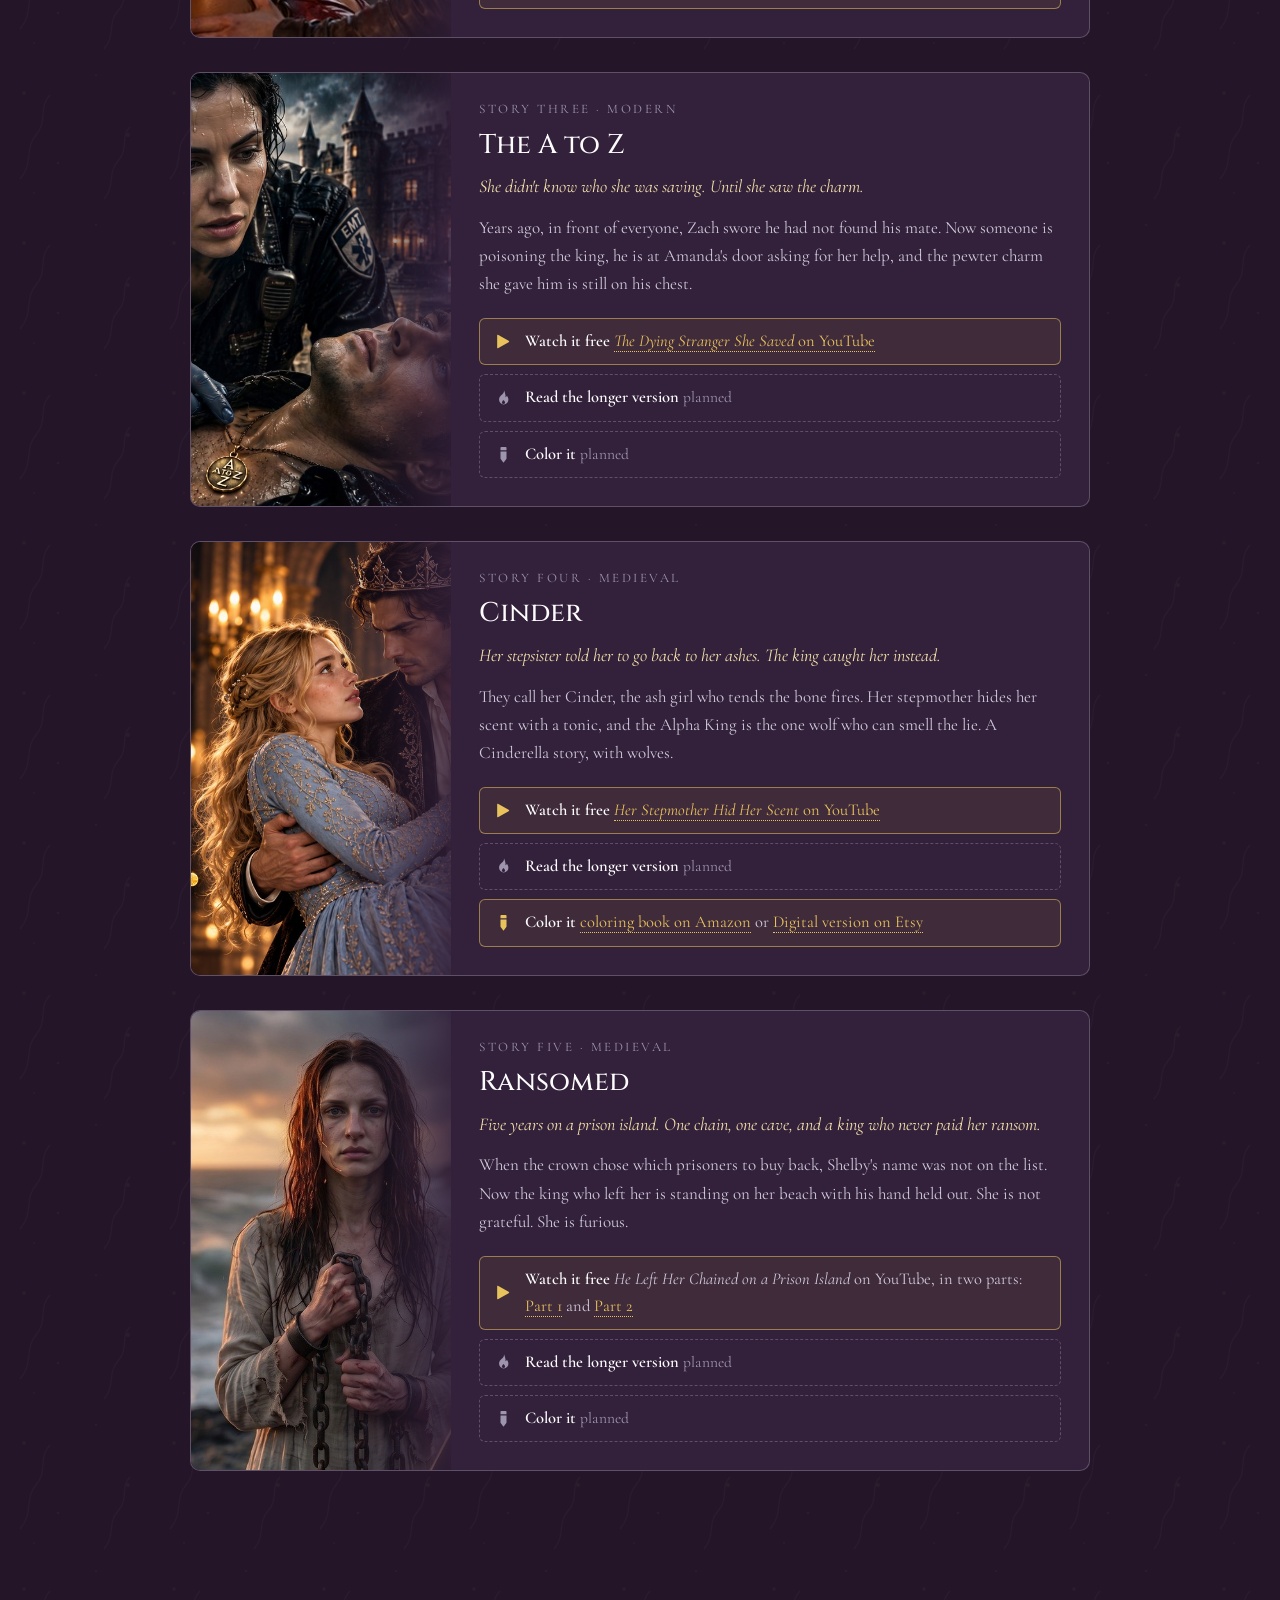
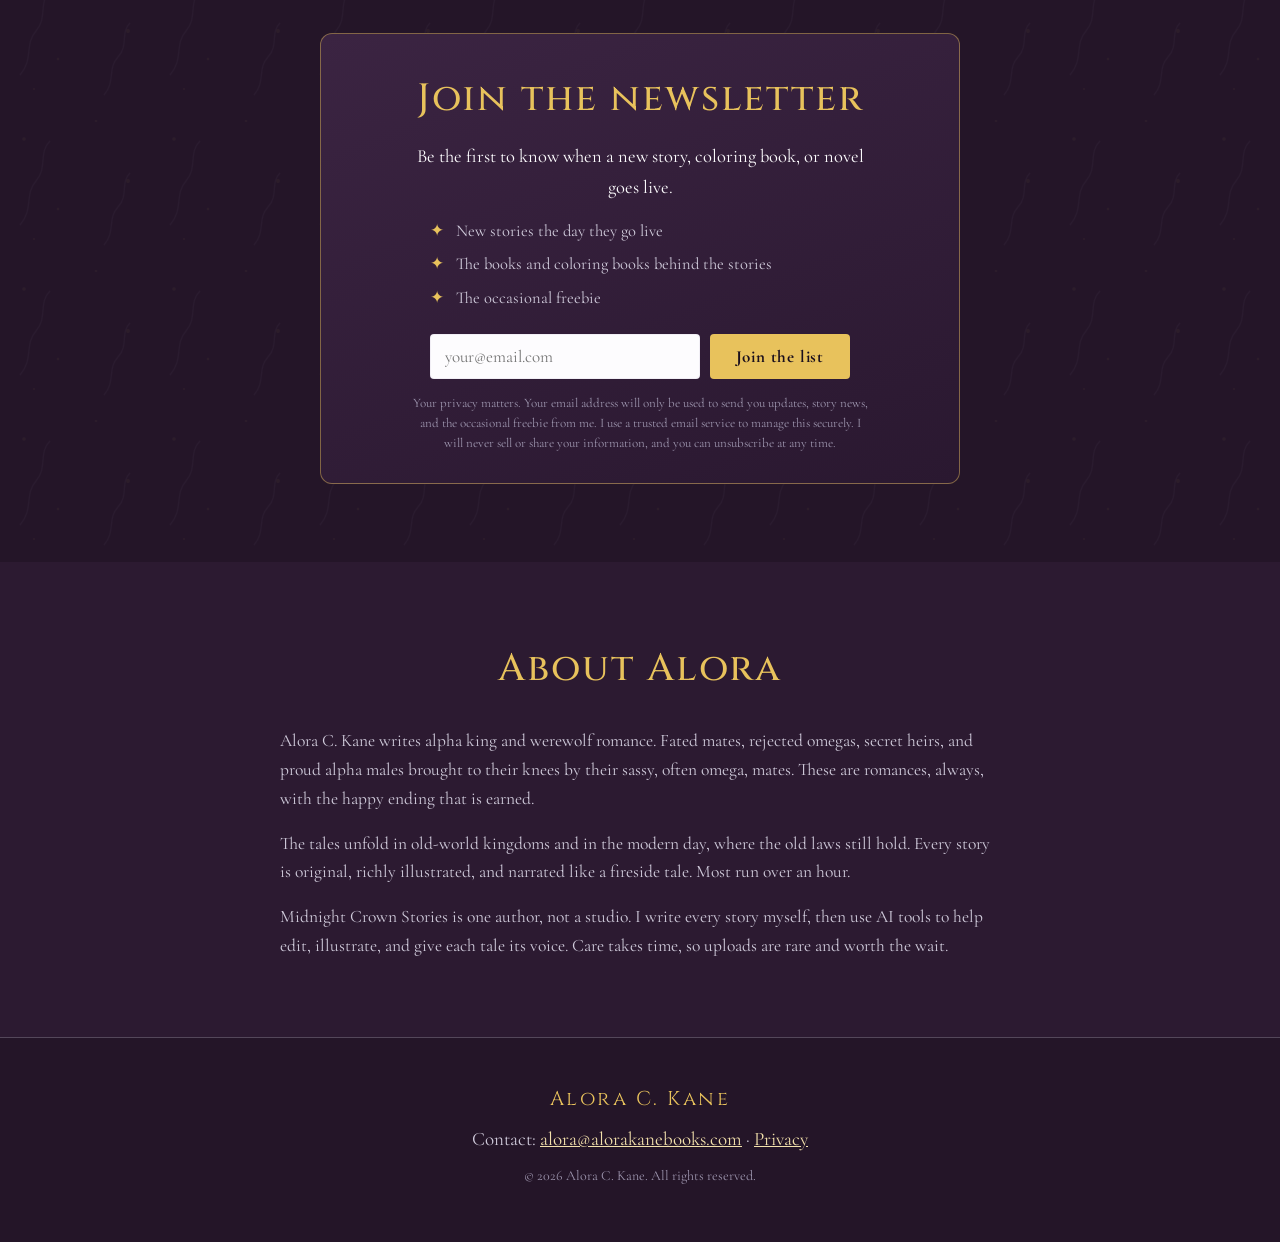
==== commit 4c32b8b8: "Add A to Z, Cinder (Hidden Mate coloring book) and Ransomed" ====
--- a/index.html
+++ b/index.html
@@ -145,6 +145,84 @@
           </div>
         </article>
 
+        <article class="story-card">
+          <div class="story-art">
+            <img src="assets/stories/a-to-z.jpg" alt="A medic kneels over an unconscious man wearing a charm, a castle behind them" width="760" height="771" loading="lazy">
+          </div>
+          <div class="story-body">
+            <p class="story-kicker">Story three &middot; Modern</p>
+            <h3>The A to Z</h3>
+            <p class="story-hook">She didn't know who she was saving. Until she saw the charm.</p>
+            <p class="story-blurb">Years ago, in front of everyone, Zach swore he had not found his mate. Now someone is poisoning the king, he is at Amanda's door asking for her help, and the pewter charm she gave him is still on his chest.</p>
+            <ul class="ways">
+              <li class="way ready">
+                <svg class="way-icon" viewBox="0 0 24 24" aria-hidden="true"><path d="M4 4.5a1 1 0 0 1 1.52-.85l13 7.5a1 1 0 0 1 0 1.7l-13 7.5A1 1 0 0 1 4 19.5z"/></svg>
+                <span><span class="way-label">Watch it free</span> <a href="https://youtu.be/8X2T5HzNIz4" target="_blank" rel="noopener"><em>The Dying Stranger She Saved</em> on YouTube</a></span>
+              </li>
+              <li class="way pending">
+                <svg class="way-icon" viewBox="0 0 24 24" aria-hidden="true"><path d="M12.6 1.6c.4 3-1.3 4.3-2.8 5.7C8 8.9 6.4 10.5 6.4 13.6a5.9 5.9 0 0 0 11.8 0c0-2.3-1-3.9-2-5.2-.3 1-.9 1.7-1.7 2 .5-2.6-.6-5.6-1.9-8.8z"/><path d="M12 14c1.3 1 1.9 2 1.9 3a1.9 1.9 0 0 1-3.8 0c0-1 .6-2 1.9-3z" fill="#33203a"/></svg>
+                <span><span class="way-label">Read the longer version</span> <span class="way-note">planned</span></span>
+              </li>
+              <li class="way pending">
+                <svg class="way-icon" viewBox="0 0 24 24" aria-hidden="true"><path d="M9.2 2.4h5.6a1 1 0 0 1 1 1v3.1H8.2V3.4a1 1 0 0 1 1-1z"/><path d="M8.2 8.1h7.6v9.3l-3.3 4.4a.6.6 0 0 1-1 0L8.2 17.4z"/></svg>
+                <span><span class="way-label">Color it</span> <span class="way-note">planned</span></span>
+              </li>
+            </ul>
+          </div>
+        </article>
+
+        <article class="story-card">
+          <div class="story-art">
+            <img src="assets/stories/cinder.jpg" alt="A crowned king carries a blonde woman in a blue ball gown through a candlelit ballroom" width="640" height="750" loading="lazy">
+          </div>
+          <div class="story-body">
+            <p class="story-kicker">Story four &middot; Medieval</p>
+            <h3>Cinder</h3>
+            <p class="story-hook">Her stepsister told her to go back to her ashes. The king caught her instead.</p>
+            <p class="story-blurb">They call her Cinder, the ash girl who tends the bone fires. Her stepmother hides her scent with a tonic, and the Alpha King is the one wolf who can smell the lie. A Cinderella story, with wolves.</p>
+            <ul class="ways">
+              <li class="way ready">
+                <svg class="way-icon" viewBox="0 0 24 24" aria-hidden="true"><path d="M4 4.5a1 1 0 0 1 1.52-.85l13 7.5a1 1 0 0 1 0 1.7l-13 7.5A1 1 0 0 1 4 19.5z"/></svg>
+                <span><span class="way-label">Watch it free</span> <a href="https://youtu.be/RLSa9n4NTHg" target="_blank" rel="noopener"><em>Her Stepmother Hid Her Scent</em> on YouTube</a></span>
+              </li>
+              <li class="way pending">
+                <svg class="way-icon" viewBox="0 0 24 24" aria-hidden="true"><path d="M12.6 1.6c.4 3-1.3 4.3-2.8 5.7C8 8.9 6.4 10.5 6.4 13.6a5.9 5.9 0 0 0 11.8 0c0-2.3-1-3.9-2-5.2-.3 1-.9 1.7-1.7 2 .5-2.6-.6-5.6-1.9-8.8z"/><path d="M12 14c1.3 1 1.9 2 1.9 3a1.9 1.9 0 0 1-3.8 0c0-1 .6-2 1.9-3z" fill="#33203a"/></svg>
+                <span><span class="way-label">Read the longer version</span> <span class="way-note">planned</span></span>
+              </li>
+              <li class="way ready">
+                <svg class="way-icon" viewBox="0 0 24 24" aria-hidden="true"><path d="M9.2 2.4h5.6a1 1 0 0 1 1 1v3.1H8.2V3.4a1 1 0 0 1 1-1z"/><path d="M8.2 8.1h7.6v9.3l-3.3 4.4a.6.6 0 0 1-1 0L8.2 17.4z"/></svg>
+                <span><span class="way-label">Color it</span> <a href="https://www.amazon.com/dp/B0HPLDWX5Q" target="_blank" rel="noopener">coloring book on Amazon</a> or <a href="https://www.etsy.com/listing/4604394652/cinderella-romantasy-coloring-book-for" target="_blank" rel="noopener">Digital version on Etsy</a></span>
+              </li>
+            </ul>
+          </div>
+        </article>
+
+        <article class="story-card">
+          <div class="story-art">
+            <img src="assets/stories/ransomed.jpg" alt="A woman in chains on a stormy island shore" width="512" height="720" loading="lazy">
+          </div>
+          <div class="story-body">
+            <p class="story-kicker">Story five &middot; Medieval</p>
+            <h3>Ransomed</h3>
+            <p class="story-hook">Five years on a prison island. One chain, one cave, and a king who never paid her ransom.</p>
+            <p class="story-blurb">When the crown chose which prisoners to buy back, Shelby's name was not on the list. Now the king who left her is standing on her beach with his hand held out. She is not grateful. She is furious.</p>
+            <ul class="ways">
+              <li class="way ready">
+                <svg class="way-icon" viewBox="0 0 24 24" aria-hidden="true"><path d="M4 4.5a1 1 0 0 1 1.52-.85l13 7.5a1 1 0 0 1 0 1.7l-13 7.5A1 1 0 0 1 4 19.5z"/></svg>
+                <span><span class="way-label">Watch it free</span> <em>He Left Her Chained on a Prison Island</em> on YouTube, in two parts: <a href="https://youtu.be/_rgFtv3YwpI" target="_blank" rel="noopener">Part 1</a> and <a href="https://youtu.be/fnOx3grqdHY" target="_blank" rel="noopener">Part 2</a></span>
+              </li>
+              <li class="way pending">
+                <svg class="way-icon" viewBox="0 0 24 24" aria-hidden="true"><path d="M12.6 1.6c.4 3-1.3 4.3-2.8 5.7C8 8.9 6.4 10.5 6.4 13.6a5.9 5.9 0 0 0 11.8 0c0-2.3-1-3.9-2-5.2-.3 1-.9 1.7-1.7 2 .5-2.6-.6-5.6-1.9-8.8z"/><path d="M12 14c1.3 1 1.9 2 1.9 3a1.9 1.9 0 0 1-3.8 0c0-1 .6-2 1.9-3z" fill="#33203a"/></svg>
+                <span><span class="way-label">Read the longer version</span> <span class="way-note">planned</span></span>
+              </li>
+              <li class="way pending">
+                <svg class="way-icon" viewBox="0 0 24 24" aria-hidden="true"><path d="M9.2 2.4h5.6a1 1 0 0 1 1 1v3.1H8.2V3.4a1 1 0 0 1 1-1z"/><path d="M8.2 8.1h7.6v9.3l-3.3 4.4a.6.6 0 0 1-1 0L8.2 17.4z"/></svg>
+                <span><span class="way-label">Color it</span> <span class="way-note">planned</span></span>
+              </li>
+            </ul>
+          </div>
+        </article>
+
       </div>
     </section>
 
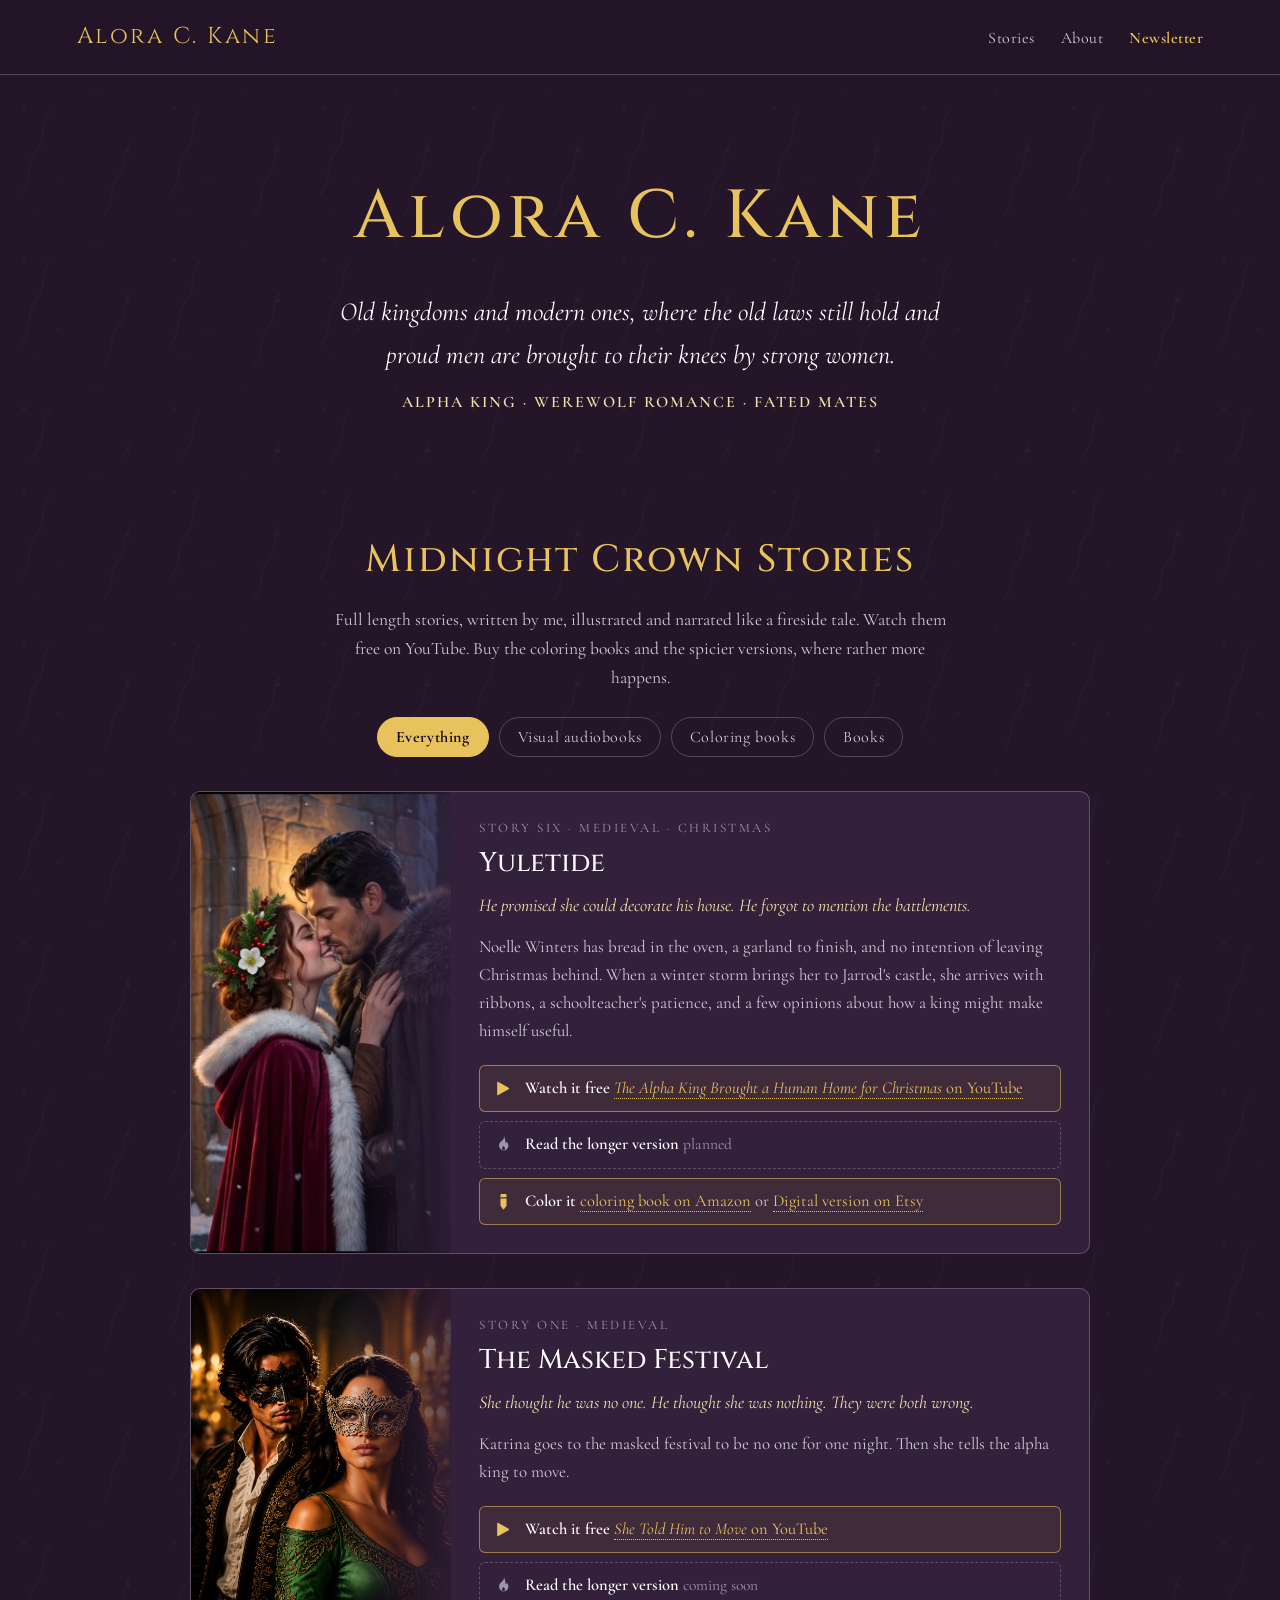
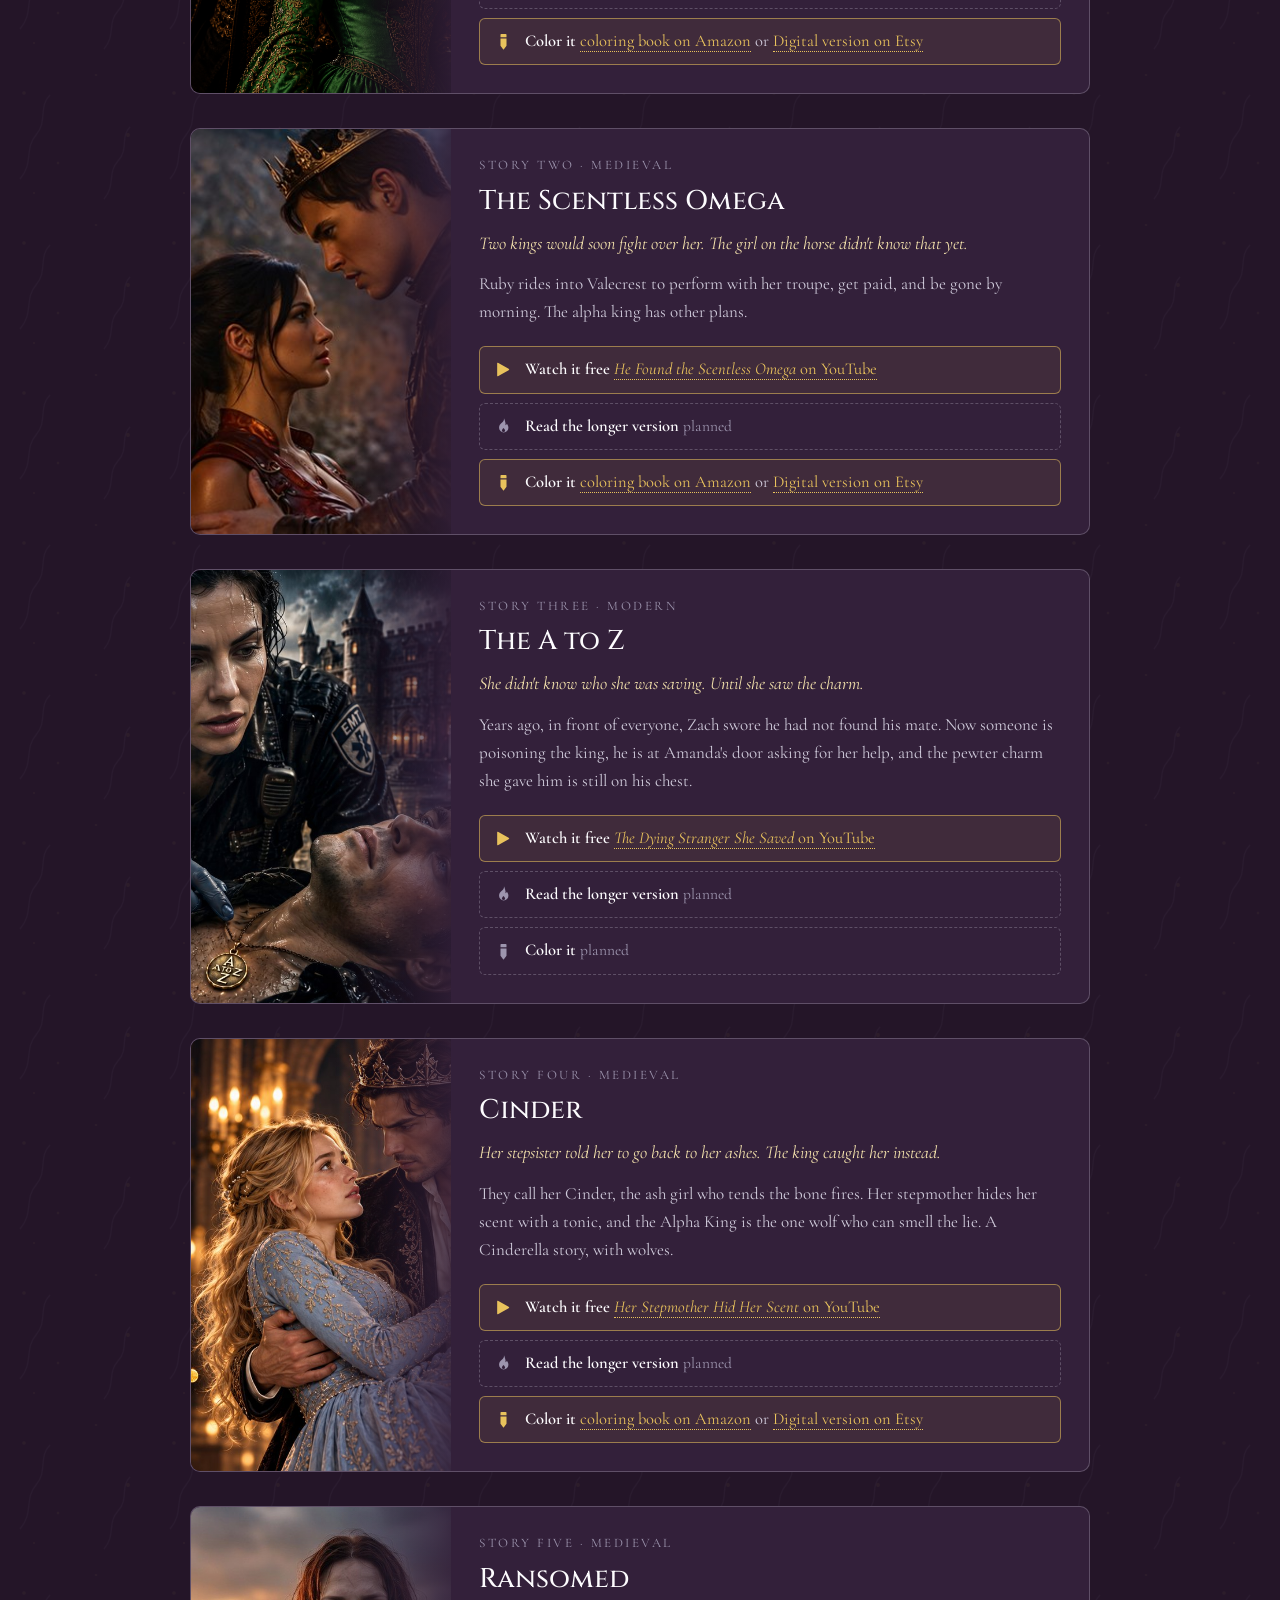
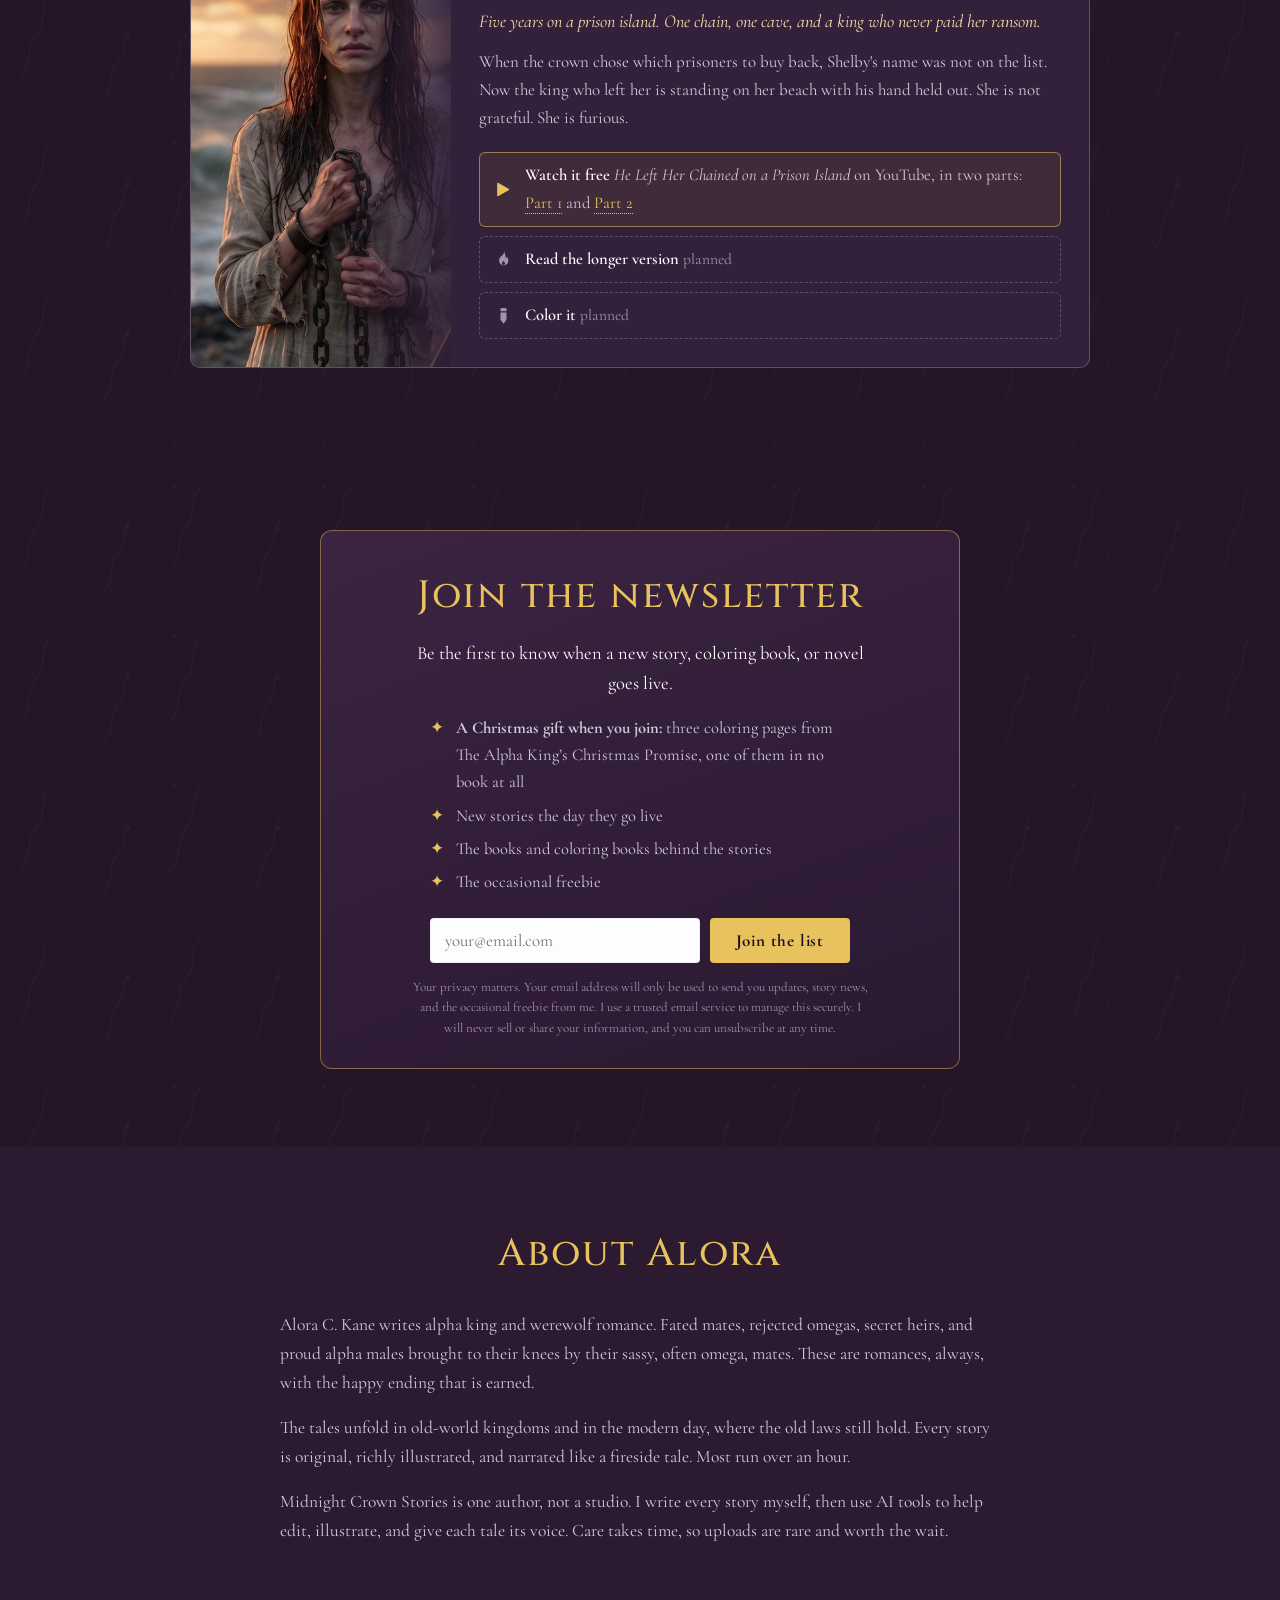
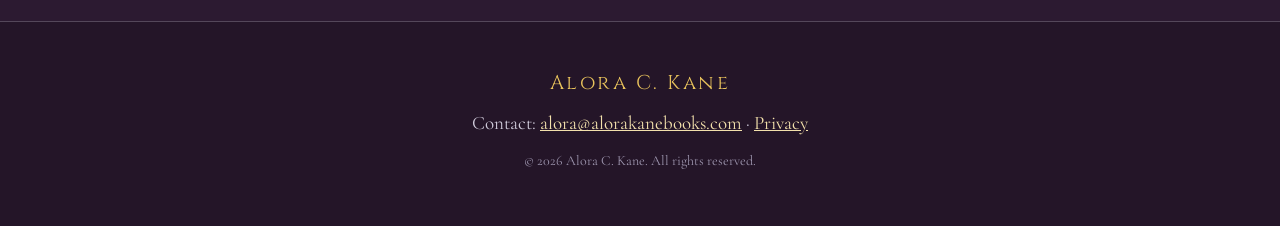
==== commit a7c82938: "Add Yuletide story + Christmas Promise coloring book, newsletter Christmas gift page" ====
--- a/index.html
+++ b/index.html
@@ -1,298 +1,325 @@
-<!DOCTYPE html>
-<html lang="en">
-<head>
-  <meta charset="UTF-8">
-  <meta name="viewport" content="width=device-width, initial-scale=1.0">
-  <title>Alora C. Kane | Alpha King and Werewolf Romance</title>
-  <meta name="description" content="Alpha king and werewolf romance by Alora C. Kane. Free visual audiobooks on YouTube. Coloring books and the longer, spicier novels on Amazon.">
-  <meta name="author" content="Alora C. Kane">
-  <meta name="robots" content="index, follow">
-  <link rel="canonical" href="https://alorakanebooks.com/">
-  <link rel="icon" type="image/png" sizes="256x256" href="favicon.png">
-  <link rel="icon" href="favicon.ico" sizes="any">
-  <link rel="apple-touch-icon" href="apple-touch-icon.png">
-  <meta name="theme-color" content="#241528">
-  <meta property="og:title" content="Alora C. Kane | Alpha King and Werewolf Romance">
-  <meta property="og:description" content="Alpha king and werewolf romance by Alora C. Kane. Free visual audiobooks on YouTube. Coloring books and the longer, spicier novels on Amazon.">
-  <meta property="og:type" content="website">
-  <meta property="og:url" content="https://alorakanebooks.com/">
-  <meta property="og:site_name" content="Alora C. Kane">
-  <meta property="og:locale" content="en_US">
-  <meta property="og:image" content="https://alorakanebooks.com/assets/social-card.jpg">
-  <meta property="og:image:width" content="1200">
-  <meta property="og:image:height" content="630">
-  <meta property="og:image:alt" content="A gold crown with a ruby on plum velvet, and the name Alora C. Kane">
-  <meta name="twitter:card" content="summary_large_image">
-  <meta name="twitter:title" content="Alora C. Kane | Alpha King and Werewolf Romance">
-  <meta name="twitter:description" content="Alpha king and werewolf romance by Alora C. Kane. Free visual audiobooks on YouTube. Coloring books and the longer, spicier novels on Amazon.">
-  <meta name="twitter:image" content="https://alorakanebooks.com/assets/social-card.jpg">
-  <script type="application/ld+json">
-{
-  "@context": "https://schema.org",
-  "@type": "WebSite",
-  "@id": "https://alorakanebooks.com/#site",
-  "url": "https://alorakanebooks.com/",
-  "name": "Alora C. Kane",
-  "description": "Alpha king and werewolf romance by Alora C. Kane. Free visual audiobooks on YouTube. Coloring books and the longer, spicier novels on Amazon.",
-  "inLanguage": "en-US",
-  "publisher": {
-    "@id": "https://alorakanebooks.com/#alora"
-  }
-}
-</script>
-  <script type="application/ld+json">
-{
-  "@context": "https://schema.org",
-  "@type": "Person",
-  "@id": "https://alorakanebooks.com/#alora",
-  "name": "Alora C. Kane",
-  "url": "https://alorakanebooks.com/",
-  "image": "https://alorakanebooks.com/assets/social-card.jpg",
-  "jobTitle": "Author",
-  "description": "Alora C. Kane writes alpha king and werewolf romance: fated mates, rejected omegas and proud alpha males brought to their knees.",
-  "email": "mailto:alora@alorakanebooks.com",
-  "sameAs": [
-    "https://www.youtube.com/@MidnightCrownStories"
-  ]
-}
-</script>
-  <link rel="preconnect" href="https://fonts.googleapis.com">
-  <link rel="preconnect" href="https://fonts.gstatic.com" crossorigin>
-  <link href="https://fonts.googleapis.com/css2?family=Cinzel:wght@500;600&family=Cormorant+Garamond:ital,wght@0,400;0,500;0,600;0,700;1,400&display=swap" rel="stylesheet">
-  <link rel="stylesheet" href="css/style.css?v=3">
-</head>
-<body>
-
-  <header class="site-header">
-    <a class="wordmark" href="index.html">Alora C. Kane</a>
-    <nav>
-      <a href="index.html#stories">Stories</a>
-      <a href="index.html#about">About</a>
-      <a href="index.html#newsletter" class="nav-cta">Newsletter</a>
-    </nav>
-  </header>
-
-  <main id="top">
-
-    <section class="hero smoke">
-      <h1>Alora C. Kane</h1>
-      <p class="tagline">Old kingdoms and modern ones, where the old laws still hold and proud men are brought to their knees by strong women.</p>
-      <p class="genres">Alpha king &middot; werewolf romance &middot; fated mates</p>
-    </section>
-
-    <section id="stories" class="stories smoke">
-      <h2>Midnight Crown Stories</h2>
-      <p class="section-intro">Full length stories, written by me, illustrated and narrated like a fireside tale. Watch them free on YouTube. Buy the coloring books and the spicier versions, where rather more happens.</p>
-
-      <div class="filter-bar" role="navigation" aria-label="Browse by kind">
-        <a class="filter-chip active" href="index.html" aria-current="page">Everything</a>
-        <a class="filter-chip" href="visual-audiobooks.html">Visual audiobooks</a>
-        <a class="filter-chip" href="coloring-books.html">Coloring books</a>
-        <a class="filter-chip" href="books.html">Books</a>
-      </div>
-
-      <div class="story-list">
-
-        <article class="story-card">
-          <div class="story-art">
-            <img src="assets/stories/masked-ball-portrait.png" alt="A masked couple in a candlelit ballroom" width="1024" height="1536">
-          </div>
-          <div class="story-body">
-            <p class="story-kicker">Story one &middot; Medieval</p>
-            <h3>The Masked Festival</h3>
-            <p class="story-hook">She thought he was no one. He thought she was nothing. They were both wrong.</p>
-            <p class="story-blurb">Katrina goes to the masked festival to be no one for one night. Then she tells the alpha king to move.</p>
-            <ul class="ways">
-              <li class="way ready">
-                <svg class="way-icon" viewBox="0 0 24 24" aria-hidden="true"><path d="M4 4.5a1 1 0 0 1 1.52-.85l13 7.5a1 1 0 0 1 0 1.7l-13 7.5A1 1 0 0 1 4 19.5z"/></svg>
-                <span><span class="way-label">Watch it free</span> <a href="https://youtu.be/tjFr5KzEjAc" target="_blank" rel="noopener"><em>She Told Him to Move</em> on YouTube</a></span>
-              </li>
-              <li class="way pending">
-                <svg class="way-icon" viewBox="0 0 24 24" aria-hidden="true"><path d="M12.6 1.6c.4 3-1.3 4.3-2.8 5.7C8 8.9 6.4 10.5 6.4 13.6a5.9 5.9 0 0 0 11.8 0c0-2.3-1-3.9-2-5.2-.3 1-.9 1.7-1.7 2 .5-2.6-.6-5.6-1.9-8.8z"/><path d="M12 14c1.3 1 1.9 2 1.9 3a1.9 1.9 0 0 1-3.8 0c0-1 .6-2 1.9-3z" fill="#33203a"/></svg>
-                <span><span class="way-label">Read the longer version</span> <span class="way-note">coming soon</span></span>
-              </li>
-              <li class="way ready">
-                <svg class="way-icon" viewBox="0 0 24 24" aria-hidden="true"><path d="M9.2 2.4h5.6a1 1 0 0 1 1 1v3.1H8.2V3.4a1 1 0 0 1 1-1z"/><path d="M8.2 8.1h7.6v9.3l-3.3 4.4a.6.6 0 0 1-1 0L8.2 17.4z"/></svg>
-                <span><span class="way-label">Color it</span> <a href="https://www.amazon.com/dp/B0HLMT5BRQ" target="_blank" rel="noopener">coloring book on Amazon</a> or <a href="https://www.etsy.com/listing/4586570420/the-masked-festival-romantasy-coloring" target="_blank" rel="noopener">Digital version on Etsy</a></span>
-              </li>
-            </ul>
-          </div>
-        </article>
-
-        <article class="story-card">
-          <div class="story-art">
-            <img src="assets/stories/scentless-omega.jpg" alt="A crowned alpha king and a dark haired woman face to face by candlelight" width="760" height="428" loading="lazy">
-          </div>
-          <div class="story-body">
-            <p class="story-kicker">Story two &middot; Medieval</p>
-            <h3>The Scentless Omega</h3>
-            <p class="story-hook">Two kings would soon fight over her. The girl on the horse didn't know that yet.</p>
-            <p class="story-blurb">Ruby rides into Valecrest to perform with her troupe, get paid, and be gone by morning. The alpha king has other plans.</p>
-            <ul class="ways">
-              <li class="way ready">
-                <svg class="way-icon" viewBox="0 0 24 24" aria-hidden="true"><path d="M4 4.5a1 1 0 0 1 1.52-.85l13 7.5a1 1 0 0 1 0 1.7l-13 7.5A1 1 0 0 1 4 19.5z"/></svg>
-                <span><span class="way-label">Watch it free</span> <a href="https://youtu.be/WyUdsc8J1sw" target="_blank" rel="noopener"><em>He Found the Scentless Omega</em> on YouTube</a></span>
-              </li>
-              <li class="way pending">
-                <svg class="way-icon" viewBox="0 0 24 24" aria-hidden="true"><path d="M12.6 1.6c.4 3-1.3 4.3-2.8 5.7C8 8.9 6.4 10.5 6.4 13.6a5.9 5.9 0 0 0 11.8 0c0-2.3-1-3.9-2-5.2-.3 1-.9 1.7-1.7 2 .5-2.6-.6-5.6-1.9-8.8z"/><path d="M12 14c1.3 1 1.9 2 1.9 3a1.9 1.9 0 0 1-3.8 0c0-1 .6-2 1.9-3z" fill="#33203a"/></svg>
-                <span><span class="way-label">Read the longer version</span> <span class="way-note">planned</span></span>
-              </li>
-              <li class="way ready">
-                <svg class="way-icon" viewBox="0 0 24 24" aria-hidden="true"><path d="M9.2 2.4h5.6a1 1 0 0 1 1 1v3.1H8.2V3.4a1 1 0 0 1 1-1z"/><path d="M8.2 8.1h7.6v9.3l-3.3 4.4a.6.6 0 0 1-1 0L8.2 17.4z"/></svg>
-                <span><span class="way-label">Color it</span> <a href="https://www.amazon.com/dp/B0HLT8RYZV" target="_blank" rel="noopener">coloring book on Amazon</a> or <a href="https://www.etsy.com/listing/4586610553/romantasy-coloring-book-for-adults-the" target="_blank" rel="noopener">Digital version on Etsy</a></span>
-              </li>
-            </ul>
-          </div>
-        </article>
-
-        <article class="story-card">
-          <div class="story-art">
-            <img src="assets/stories/a-to-z.jpg" alt="A medic kneels over an unconscious man wearing a charm, a castle behind them" width="760" height="771" loading="lazy">
-          </div>
-          <div class="story-body">
-            <p class="story-kicker">Story three &middot; Modern</p>
-            <h3>The A to Z</h3>
-            <p class="story-hook">She didn't know who she was saving. Until she saw the charm.</p>
-            <p class="story-blurb">Years ago, in front of everyone, Zach swore he had not found his mate. Now someone is poisoning the king, he is at Amanda's door asking for her help, and the pewter charm she gave him is still on his chest.</p>
-            <ul class="ways">
-              <li class="way ready">
-                <svg class="way-icon" viewBox="0 0 24 24" aria-hidden="true"><path d="M4 4.5a1 1 0 0 1 1.52-.85l13 7.5a1 1 0 0 1 0 1.7l-13 7.5A1 1 0 0 1 4 19.5z"/></svg>
-                <span><span class="way-label">Watch it free</span> <a href="https://youtu.be/8X2T5HzNIz4" target="_blank" rel="noopener"><em>The Dying Stranger She Saved</em> on YouTube</a></span>
-              </li>
-              <li class="way pending">
-                <svg class="way-icon" viewBox="0 0 24 24" aria-hidden="true"><path d="M12.6 1.6c.4 3-1.3 4.3-2.8 5.7C8 8.9 6.4 10.5 6.4 13.6a5.9 5.9 0 0 0 11.8 0c0-2.3-1-3.9-2-5.2-.3 1-.9 1.7-1.7 2 .5-2.6-.6-5.6-1.9-8.8z"/><path d="M12 14c1.3 1 1.9 2 1.9 3a1.9 1.9 0 0 1-3.8 0c0-1 .6-2 1.9-3z" fill="#33203a"/></svg>
-                <span><span class="way-label">Read the longer version</span> <span class="way-note">planned</span></span>
-              </li>
-              <li class="way pending">
-                <svg class="way-icon" viewBox="0 0 24 24" aria-hidden="true"><path d="M9.2 2.4h5.6a1 1 0 0 1 1 1v3.1H8.2V3.4a1 1 0 0 1 1-1z"/><path d="M8.2 8.1h7.6v9.3l-3.3 4.4a.6.6 0 0 1-1 0L8.2 17.4z"/></svg>
-                <span><span class="way-label">Color it</span> <span class="way-note">planned</span></span>
-              </li>
-            </ul>
-          </div>
-        </article>
-
-        <article class="story-card">
-          <div class="story-art">
-            <img src="assets/stories/cinder.jpg" alt="A crowned king carries a blonde woman in a blue ball gown through a candlelit ballroom" width="640" height="750" loading="lazy">
-          </div>
-          <div class="story-body">
-            <p class="story-kicker">Story four &middot; Medieval</p>
-            <h3>Cinder</h3>
-            <p class="story-hook">Her stepsister told her to go back to her ashes. The king caught her instead.</p>
-            <p class="story-blurb">They call her Cinder, the ash girl who tends the bone fires. Her stepmother hides her scent with a tonic, and the Alpha King is the one wolf who can smell the lie. A Cinderella story, with wolves.</p>
-            <ul class="ways">
-              <li class="way ready">
-                <svg class="way-icon" viewBox="0 0 24 24" aria-hidden="true"><path d="M4 4.5a1 1 0 0 1 1.52-.85l13 7.5a1 1 0 0 1 0 1.7l-13 7.5A1 1 0 0 1 4 19.5z"/></svg>
-                <span><span class="way-label">Watch it free</span> <a href="https://youtu.be/RLSa9n4NTHg" target="_blank" rel="noopener"><em>Her Stepmother Hid Her Scent</em> on YouTube</a></span>
-              </li>
-              <li class="way pending">
-                <svg class="way-icon" viewBox="0 0 24 24" aria-hidden="true"><path d="M12.6 1.6c.4 3-1.3 4.3-2.8 5.7C8 8.9 6.4 10.5 6.4 13.6a5.9 5.9 0 0 0 11.8 0c0-2.3-1-3.9-2-5.2-.3 1-.9 1.7-1.7 2 .5-2.6-.6-5.6-1.9-8.8z"/><path d="M12 14c1.3 1 1.9 2 1.9 3a1.9 1.9 0 0 1-3.8 0c0-1 .6-2 1.9-3z" fill="#33203a"/></svg>
-                <span><span class="way-label">Read the longer version</span> <span class="way-note">planned</span></span>
-              </li>
-              <li class="way ready">
-                <svg class="way-icon" viewBox="0 0 24 24" aria-hidden="true"><path d="M9.2 2.4h5.6a1 1 0 0 1 1 1v3.1H8.2V3.4a1 1 0 0 1 1-1z"/><path d="M8.2 8.1h7.6v9.3l-3.3 4.4a.6.6 0 0 1-1 0L8.2 17.4z"/></svg>
-                <span><span class="way-label">Color it</span> <a href="https://www.amazon.com/dp/B0HPLDWX5Q" target="_blank" rel="noopener">coloring book on Amazon</a> or <a href="https://www.etsy.com/listing/4604394652/cinderella-romantasy-coloring-book-for" target="_blank" rel="noopener">Digital version on Etsy</a></span>
-              </li>
-            </ul>
-          </div>
-        </article>
-
-        <article class="story-card">
-          <div class="story-art">
-            <img src="assets/stories/ransomed.jpg" alt="A woman in chains on a stormy island shore" width="512" height="720" loading="lazy">
-          </div>
-          <div class="story-body">
-            <p class="story-kicker">Story five &middot; Medieval</p>
-            <h3>Ransomed</h3>
-            <p class="story-hook">Five years on a prison island. One chain, one cave, and a king who never paid her ransom.</p>
-            <p class="story-blurb">When the crown chose which prisoners to buy back, Shelby's name was not on the list. Now the king who left her is standing on her beach with his hand held out. She is not grateful. She is furious.</p>
-            <ul class="ways">
-              <li class="way ready">
-                <svg class="way-icon" viewBox="0 0 24 24" aria-hidden="true"><path d="M4 4.5a1 1 0 0 1 1.52-.85l13 7.5a1 1 0 0 1 0 1.7l-13 7.5A1 1 0 0 1 4 19.5z"/></svg>
-                <span><span class="way-label">Watch it free</span> <em>He Left Her Chained on a Prison Island</em> on YouTube, in two parts: <a href="https://youtu.be/_rgFtv3YwpI" target="_blank" rel="noopener">Part 1</a> and <a href="https://youtu.be/fnOx3grqdHY" target="_blank" rel="noopener">Part 2</a></span>
-              </li>
-              <li class="way pending">
-                <svg class="way-icon" viewBox="0 0 24 24" aria-hidden="true"><path d="M12.6 1.6c.4 3-1.3 4.3-2.8 5.7C8 8.9 6.4 10.5 6.4 13.6a5.9 5.9 0 0 0 11.8 0c0-2.3-1-3.9-2-5.2-.3 1-.9 1.7-1.7 2 .5-2.6-.6-5.6-1.9-8.8z"/><path d="M12 14c1.3 1 1.9 2 1.9 3a1.9 1.9 0 0 1-3.8 0c0-1 .6-2 1.9-3z" fill="#33203a"/></svg>
-                <span><span class="way-label">Read the longer version</span> <span class="way-note">planned</span></span>
-              </li>
-              <li class="way pending">
-                <svg class="way-icon" viewBox="0 0 24 24" aria-hidden="true"><path d="M9.2 2.4h5.6a1 1 0 0 1 1 1v3.1H8.2V3.4a1 1 0 0 1 1-1z"/><path d="M8.2 8.1h7.6v9.3l-3.3 4.4a.6.6 0 0 1-1 0L8.2 17.4z"/></svg>
-                <span><span class="way-label">Color it</span> <span class="way-note">planned</span></span>
-              </li>
-            </ul>
-          </div>
-        </article>
-
-      </div>
-    </section>
-
-    <section id="newsletter" class="newsletter smoke">
-      <div class="newsletter-panel">
-        <h2>Join the newsletter</h2>
-        <p class="offer">Be the first to know when a new story, coloring book, or novel goes live.</p>
-        <ul class="offer-list">
-          <li>New stories the day they go live</li>
-          <li>The books and coloring books behind the stories</li>
-          <li>The occasional freebie</li>
-        </ul>
-
-        <form class="signup" id="signup-form">
-          <input type="email" id="ml-email" placeholder="your@email.com" aria-label="Email address" required>
-          <button type="submit" class="button gold">Join the list</button>
-        </form>
-        <p class="signup-status" id="ml-status" hidden></p>
-        <p class="fine-print">Your privacy matters. Your email address will only be used to send you updates, story news, and the occasional freebie from me. I use a trusted email service to manage this securely. I will never sell or share your information, and you can unsubscribe at any time.</p>
-      </div>
-    </section>
-
-    <section id="about" class="about">
-      <div class="about-inner">
-        <h2>About Alora</h2>
-        <p>Alora C. Kane writes alpha king and werewolf romance. Fated mates, rejected omegas, secret heirs, and proud alpha males brought to their knees by their sassy, often omega, mates. These are romances, always, with the happy ending that is earned.</p>
-        <p>The tales unfold in old-world kingdoms and in the modern day, where the old laws still hold. Every story is original, richly illustrated, and narrated like a fireside tale. Most run over an hour.</p>
-        <p>Midnight Crown Stories is one author, not a studio. I write every story myself, then use AI tools to help edit, illustrate, and give each tale its voice. Care takes time, so uploads are rare and worth the wait.</p>
-      </div>
-    </section>
-
-  </main>
-
-  <footer class="site-footer">
-    <p class="footer-name">Alora C. Kane</p>
-    <p>Contact: <a href="mailto:alora@alorakanebooks.com">alora@alorakanebooks.com</a> &middot; <a href="privacy.html">Privacy</a></p>
-    <p class="copyright">&copy; 2026 Alora C. Kane. All rights reserved.</p>
-  </footer>
-
-
-  <script>
-    var f = document.getElementById('signup-form');
-    if (f) {
-      f.addEventListener('submit', async function (e) {
-        e.preventDefault();
-        var status = document.getElementById('ml-status');
-        var email = document.getElementById('ml-email').value;
-        status.hidden = false;
-        status.textContent = 'Sending...';
-        try {
-          var res = await fetch('https://assets.mailerlite.com/jsonp/2617378/forms/197803070582687706/subscribe', {
-            method: 'POST',
-            body: new URLSearchParams({
-              'fields[email]': email,
-              'ml-submit': '1',
-              'anticsrf': 'true'
-            })
-          });
-          var data = await res.json();
-          if (data.success) {
-            f.hidden = true;
-            status.textContent = 'Almost there. Check your inbox for a confirmation email and click the button inside.';
-          } else {
-            status.textContent = 'That did not go through. Check the address and try again.';
-          }
-        } catch (err) {
-          status.textContent = 'Connection hiccup. Please try again in a moment.';
-        }
-      });
-    }
-  </script>
-</body>
-</html>
+<!DOCTYPE html>
+<html lang="en">
+<head>
+  <meta charset="UTF-8">
+  <meta name="viewport" content="width=device-width, initial-scale=1.0">
+  <title>Alora C. Kane | Alpha King and Werewolf Romance</title>
+  <meta name="description" content="Alpha king and werewolf romance by Alora C. Kane. Free visual audiobooks on YouTube. Coloring books and the longer, spicier novels on Amazon.">
+  <meta name="author" content="Alora C. Kane">
+  <meta name="robots" content="index, follow">
+  <link rel="canonical" href="https://alorakanebooks.com/">
+  <link rel="icon" type="image/png" sizes="256x256" href="favicon.png">
+  <link rel="icon" href="favicon.ico" sizes="any">
+  <link rel="apple-touch-icon" href="apple-touch-icon.png">
+  <meta name="theme-color" content="#241528">
+  <meta property="og:title" content="Alora C. Kane | Alpha King and Werewolf Romance">
+  <meta property="og:description" content="Alpha king and werewolf romance by Alora C. Kane. Free visual audiobooks on YouTube. Coloring books and the longer, spicier novels on Amazon.">
+  <meta property="og:type" content="website">
+  <meta property="og:url" content="https://alorakanebooks.com/">
+  <meta property="og:site_name" content="Alora C. Kane">
+  <meta property="og:locale" content="en_US">
+  <meta property="og:image" content="https://alorakanebooks.com/assets/social-card.jpg">
+  <meta property="og:image:width" content="1200">
+  <meta property="og:image:height" content="630">
+  <meta property="og:image:alt" content="A gold crown with a ruby on plum velvet, and the name Alora C. Kane">
+  <meta name="twitter:card" content="summary_large_image">
+  <meta name="twitter:title" content="Alora C. Kane | Alpha King and Werewolf Romance">
+  <meta name="twitter:description" content="Alpha king and werewolf romance by Alora C. Kane. Free visual audiobooks on YouTube. Coloring books and the longer, spicier novels on Amazon.">
+  <meta name="twitter:image" content="https://alorakanebooks.com/assets/social-card.jpg">
+  <script type="application/ld+json">
+{
+  "@context": "https://schema.org",
+  "@type": "WebSite",
+  "@id": "https://alorakanebooks.com/#site",
+  "url": "https://alorakanebooks.com/",
+  "name": "Alora C. Kane",
+  "description": "Alpha king and werewolf romance by Alora C. Kane. Free visual audiobooks on YouTube. Coloring books and the longer, spicier novels on Amazon.",
+  "inLanguage": "en-US",
+  "publisher": {
+    "@id": "https://alorakanebooks.com/#alora"
+  }
+}
+</script>
+  <script type="application/ld+json">
+{
+  "@context": "https://schema.org",
+  "@type": "Person",
+  "@id": "https://alorakanebooks.com/#alora",
+  "name": "Alora C. Kane",
+  "url": "https://alorakanebooks.com/",
+  "image": "https://alorakanebooks.com/assets/social-card.jpg",
+  "jobTitle": "Author",
+  "description": "Alora C. Kane writes alpha king and werewolf romance: fated mates, rejected omegas and proud alpha males brought to their knees.",
+  "email": "mailto:alora@alorakanebooks.com",
+  "sameAs": [
+    "https://www.youtube.com/@MidnightCrownStories"
+  ]
+}
+</script>
+  <link rel="preconnect" href="https://fonts.googleapis.com">
+  <link rel="preconnect" href="https://fonts.gstatic.com" crossorigin>
+  <link href="https://fonts.googleapis.com/css2?family=Cinzel:wght@500;600&family=Cormorant+Garamond:ital,wght@0,400;0,500;0,600;0,700;1,400&display=swap" rel="stylesheet">
+  <link rel="stylesheet" href="css/style.css?v=3">
+</head>
+<body>
+
+  <header class="site-header">
+    <a class="wordmark" href="index.html">Alora C. Kane</a>
+    <nav>
+      <a href="index.html#stories">Stories</a>
+      <a href="index.html#about">About</a>
+      <a href="index.html#newsletter" class="nav-cta">Newsletter</a>
+    </nav>
+  </header>
+
+  <main id="top">
+
+    <section class="hero smoke">
+      <h1>Alora C. Kane</h1>
+      <p class="tagline">Old kingdoms and modern ones, where the old laws still hold and proud men are brought to their knees by strong women.</p>
+      <p class="genres">Alpha king &middot; werewolf romance &middot; fated mates</p>
+    </section>
+
+    <section id="stories" class="stories smoke">
+      <h2>Midnight Crown Stories</h2>
+      <p class="section-intro">Full length stories, written by me, illustrated and narrated like a fireside tale. Watch them free on YouTube. Buy the coloring books and the spicier versions, where rather more happens.</p>
+
+      <div class="filter-bar" role="navigation" aria-label="Browse by kind">
+        <a class="filter-chip active" href="index.html" aria-current="page">Everything</a>
+        <a class="filter-chip" href="visual-audiobooks.html">Visual audiobooks</a>
+        <a class="filter-chip" href="coloring-books.html">Coloring books</a>
+        <a class="filter-chip" href="books.html">Books</a>
+      </div>
+
+      <div class="story-list">
+
+        <article class="story-card">
+          <div class="story-art">
+            <img src="assets/stories/yuletide.jpg" alt="A couple kiss in a snowy castle courtyard beside a doorway hung with Christmas wreaths" width="760" height="428">
+          </div>
+          <div class="story-body">
+            <p class="story-kicker">Story six &middot; Medieval &middot; Christmas</p>
+            <h3>Yuletide</h3>
+            <p class="story-hook">He promised she could decorate his house. He forgot to mention the battlements.</p>
+            <p class="story-blurb">Noelle Winters has bread in the oven, a garland to finish, and no intention of leaving Christmas behind. When a winter storm brings her to Jarrod's castle, she arrives with ribbons, a schoolteacher's patience, and a few opinions about how a king might make himself useful.</p>
+            <ul class="ways">
+              <li class="way ready">
+                <svg class="way-icon" viewBox="0 0 24 24" aria-hidden="true"><path d="M4 4.5a1 1 0 0 1 1.52-.85l13 7.5a1 1 0 0 1 0 1.7l-13 7.5A1 1 0 0 1 4 19.5z"/></svg>
+                <span><span class="way-label">Watch it free</span> <a href="https://youtu.be/Kkp2Bj1lcsk" target="_blank" rel="noopener"><em>The Alpha King Brought a Human Home for Christmas</em> on YouTube</a></span>
+              </li>
+              <li class="way pending">
+                <svg class="way-icon" viewBox="0 0 24 24" aria-hidden="true"><path d="M12.6 1.6c.4 3-1.3 4.3-2.8 5.7C8 8.9 6.4 10.5 6.4 13.6a5.9 5.9 0 0 0 11.8 0c0-2.3-1-3.9-2-5.2-.3 1-.9 1.7-1.7 2 .5-2.6-.6-5.6-1.9-8.8z"/><path d="M12 14c1.3 1 1.9 2 1.9 3a1.9 1.9 0 0 1-3.8 0c0-1 .6-2 1.9-3z" fill="#33203a"/></svg>
+                <span><span class="way-label">Read the longer version</span> <span class="way-note">planned</span></span>
+              </li>
+              <li class="way ready">
+                <svg class="way-icon" viewBox="0 0 24 24" aria-hidden="true"><path d="M9.2 2.4h5.6a1 1 0 0 1 1 1v3.1H8.2V3.4a1 1 0 0 1 1-1z"/><path d="M8.2 8.1h7.6v9.3l-3.3 4.4a.6.6 0 0 1-1 0L8.2 17.4z"/></svg>
+                <span><span class="way-label">Color it</span> <a href="https://www.amazon.com/dp/B0HQBXXNMH" target="_blank" rel="noopener">coloring book on Amazon</a> or <a href="https://www.etsy.com/listing/4609408401" target="_blank" rel="noopener">Digital version on Etsy</a></span>
+              </li>
+            </ul>
+          </div>
+        </article>
+
+        <article class="story-card">
+          <div class="story-art">
+            <img src="assets/stories/masked-ball-portrait.png" alt="A masked couple in a candlelit ballroom" width="1024" height="1536" loading="lazy">
+          </div>
+          <div class="story-body">
+            <p class="story-kicker">Story one &middot; Medieval</p>
+            <h3>The Masked Festival</h3>
+            <p class="story-hook">She thought he was no one. He thought she was nothing. They were both wrong.</p>
+            <p class="story-blurb">Katrina goes to the masked festival to be no one for one night. Then she tells the alpha king to move.</p>
+            <ul class="ways">
+              <li class="way ready">
+                <svg class="way-icon" viewBox="0 0 24 24" aria-hidden="true"><path d="M4 4.5a1 1 0 0 1 1.52-.85l13 7.5a1 1 0 0 1 0 1.7l-13 7.5A1 1 0 0 1 4 19.5z"/></svg>
+                <span><span class="way-label">Watch it free</span> <a href="https://youtu.be/tjFr5KzEjAc" target="_blank" rel="noopener"><em>She Told Him to Move</em> on YouTube</a></span>
+              </li>
+              <li class="way pending">
+                <svg class="way-icon" viewBox="0 0 24 24" aria-hidden="true"><path d="M12.6 1.6c.4 3-1.3 4.3-2.8 5.7C8 8.9 6.4 10.5 6.4 13.6a5.9 5.9 0 0 0 11.8 0c0-2.3-1-3.9-2-5.2-.3 1-.9 1.7-1.7 2 .5-2.6-.6-5.6-1.9-8.8z"/><path d="M12 14c1.3 1 1.9 2 1.9 3a1.9 1.9 0 0 1-3.8 0c0-1 .6-2 1.9-3z" fill="#33203a"/></svg>
+                <span><span class="way-label">Read the longer version</span> <span class="way-note">coming soon</span></span>
+              </li>
+              <li class="way ready">
+                <svg class="way-icon" viewBox="0 0 24 24" aria-hidden="true"><path d="M9.2 2.4h5.6a1 1 0 0 1 1 1v3.1H8.2V3.4a1 1 0 0 1 1-1z"/><path d="M8.2 8.1h7.6v9.3l-3.3 4.4a.6.6 0 0 1-1 0L8.2 17.4z"/></svg>
+                <span><span class="way-label">Color it</span> <a href="https://www.amazon.com/dp/B0HLMT5BRQ" target="_blank" rel="noopener">coloring book on Amazon</a> or <a href="https://www.etsy.com/listing/4586570420/the-masked-festival-romantasy-coloring" target="_blank" rel="noopener">Digital version on Etsy</a></span>
+              </li>
+            </ul>
+          </div>
+        </article>
+
+        <article class="story-card">
+          <div class="story-art">
+            <img src="assets/stories/scentless-omega.jpg" alt="A crowned alpha king and a dark haired woman face to face by candlelight" width="760" height="428" loading="lazy">
+          </div>
+          <div class="story-body">
+            <p class="story-kicker">Story two &middot; Medieval</p>
+            <h3>The Scentless Omega</h3>
+            <p class="story-hook">Two kings would soon fight over her. The girl on the horse didn't know that yet.</p>
+            <p class="story-blurb">Ruby rides into Valecrest to perform with her troupe, get paid, and be gone by morning. The alpha king has other plans.</p>
+            <ul class="ways">
+              <li class="way ready">
+                <svg class="way-icon" viewBox="0 0 24 24" aria-hidden="true"><path d="M4 4.5a1 1 0 0 1 1.52-.85l13 7.5a1 1 0 0 1 0 1.7l-13 7.5A1 1 0 0 1 4 19.5z"/></svg>
+                <span><span class="way-label">Watch it free</span> <a href="https://youtu.be/WyUdsc8J1sw" target="_blank" rel="noopener"><em>He Found the Scentless Omega</em> on YouTube</a></span>
+              </li>
+              <li class="way pending">
+                <svg class="way-icon" viewBox="0 0 24 24" aria-hidden="true"><path d="M12.6 1.6c.4 3-1.3 4.3-2.8 5.7C8 8.9 6.4 10.5 6.4 13.6a5.9 5.9 0 0 0 11.8 0c0-2.3-1-3.9-2-5.2-.3 1-.9 1.7-1.7 2 .5-2.6-.6-5.6-1.9-8.8z"/><path d="M12 14c1.3 1 1.9 2 1.9 3a1.9 1.9 0 0 1-3.8 0c0-1 .6-2 1.9-3z" fill="#33203a"/></svg>
+                <span><span class="way-label">Read the longer version</span> <span class="way-note">planned</span></span>
+              </li>
+              <li class="way ready">
+                <svg class="way-icon" viewBox="0 0 24 24" aria-hidden="true"><path d="M9.2 2.4h5.6a1 1 0 0 1 1 1v3.1H8.2V3.4a1 1 0 0 1 1-1z"/><path d="M8.2 8.1h7.6v9.3l-3.3 4.4a.6.6 0 0 1-1 0L8.2 17.4z"/></svg>
+                <span><span class="way-label">Color it</span> <a href="https://www.amazon.com/dp/B0HLT8RYZV" target="_blank" rel="noopener">coloring book on Amazon</a> or <a href="https://www.etsy.com/listing/4586610553/romantasy-coloring-book-for-adults-the" target="_blank" rel="noopener">Digital version on Etsy</a></span>
+              </li>
+            </ul>
+          </div>
+        </article>
+
+        <article class="story-card">
+          <div class="story-art">
+            <img src="assets/stories/a-to-z.jpg" alt="A medic kneels over an unconscious man wearing a charm, a castle behind them" width="760" height="771" loading="lazy">
+          </div>
+          <div class="story-body">
+            <p class="story-kicker">Story three &middot; Modern</p>
+            <h3>The A to Z</h3>
+            <p class="story-hook">She didn't know who she was saving. Until she saw the charm.</p>
+            <p class="story-blurb">Years ago, in front of everyone, Zach swore he had not found his mate. Now someone is poisoning the king, he is at Amanda's door asking for her help, and the pewter charm she gave him is still on his chest.</p>
+            <ul class="ways">
+              <li class="way ready">
+                <svg class="way-icon" viewBox="0 0 24 24" aria-hidden="true"><path d="M4 4.5a1 1 0 0 1 1.52-.85l13 7.5a1 1 0 0 1 0 1.7l-13 7.5A1 1 0 0 1 4 19.5z"/></svg>
+                <span><span class="way-label">Watch it free</span> <a href="https://youtu.be/8X2T5HzNIz4" target="_blank" rel="noopener"><em>The Dying Stranger She Saved</em> on YouTube</a></span>
+              </li>
+              <li class="way pending">
+                <svg class="way-icon" viewBox="0 0 24 24" aria-hidden="true"><path d="M12.6 1.6c.4 3-1.3 4.3-2.8 5.7C8 8.9 6.4 10.5 6.4 13.6a5.9 5.9 0 0 0 11.8 0c0-2.3-1-3.9-2-5.2-.3 1-.9 1.7-1.7 2 .5-2.6-.6-5.6-1.9-8.8z"/><path d="M12 14c1.3 1 1.9 2 1.9 3a1.9 1.9 0 0 1-3.8 0c0-1 .6-2 1.9-3z" fill="#33203a"/></svg>
+                <span><span class="way-label">Read the longer version</span> <span class="way-note">planned</span></span>
+              </li>
+              <li class="way pending">
+                <svg class="way-icon" viewBox="0 0 24 24" aria-hidden="true"><path d="M9.2 2.4h5.6a1 1 0 0 1 1 1v3.1H8.2V3.4a1 1 0 0 1 1-1z"/><path d="M8.2 8.1h7.6v9.3l-3.3 4.4a.6.6 0 0 1-1 0L8.2 17.4z"/></svg>
+                <span><span class="way-label">Color it</span> <span class="way-note">planned</span></span>
+              </li>
+            </ul>
+          </div>
+        </article>
+
+        <article class="story-card">
+          <div class="story-art">
+            <img src="assets/stories/cinder.jpg" alt="A crowned king carries a blonde woman in a blue ball gown through a candlelit ballroom" width="640" height="750" loading="lazy">
+          </div>
+          <div class="story-body">
+            <p class="story-kicker">Story four &middot; Medieval</p>
+            <h3>Cinder</h3>
+            <p class="story-hook">Her stepsister told her to go back to her ashes. The king caught her instead.</p>
+            <p class="story-blurb">They call her Cinder, the ash girl who tends the bone fires. Her stepmother hides her scent with a tonic, and the Alpha King is the one wolf who can smell the lie. A Cinderella story, with wolves.</p>
+            <ul class="ways">
+              <li class="way ready">
+                <svg class="way-icon" viewBox="0 0 24 24" aria-hidden="true"><path d="M4 4.5a1 1 0 0 1 1.52-.85l13 7.5a1 1 0 0 1 0 1.7l-13 7.5A1 1 0 0 1 4 19.5z"/></svg>
+                <span><span class="way-label">Watch it free</span> <a href="https://youtu.be/RLSa9n4NTHg" target="_blank" rel="noopener"><em>Her Stepmother Hid Her Scent</em> on YouTube</a></span>
+              </li>
+              <li class="way pending">
+                <svg class="way-icon" viewBox="0 0 24 24" aria-hidden="true"><path d="M12.6 1.6c.4 3-1.3 4.3-2.8 5.7C8 8.9 6.4 10.5 6.4 13.6a5.9 5.9 0 0 0 11.8 0c0-2.3-1-3.9-2-5.2-.3 1-.9 1.7-1.7 2 .5-2.6-.6-5.6-1.9-8.8z"/><path d="M12 14c1.3 1 1.9 2 1.9 3a1.9 1.9 0 0 1-3.8 0c0-1 .6-2 1.9-3z" fill="#33203a"/></svg>
+                <span><span class="way-label">Read the longer version</span> <span class="way-note">planned</span></span>
+              </li>
+              <li class="way ready">
+                <svg class="way-icon" viewBox="0 0 24 24" aria-hidden="true"><path d="M9.2 2.4h5.6a1 1 0 0 1 1 1v3.1H8.2V3.4a1 1 0 0 1 1-1z"/><path d="M8.2 8.1h7.6v9.3l-3.3 4.4a.6.6 0 0 1-1 0L8.2 17.4z"/></svg>
+                <span><span class="way-label">Color it</span> <a href="https://www.amazon.com/dp/B0HPLDWX5Q" target="_blank" rel="noopener">coloring book on Amazon</a> or <a href="https://www.etsy.com/listing/4604394652/cinderella-romantasy-coloring-book-for" target="_blank" rel="noopener">Digital version on Etsy</a></span>
+              </li>
+            </ul>
+          </div>
+        </article>
+
+        <article class="story-card">
+          <div class="story-art">
+            <img src="assets/stories/ransomed.jpg" alt="A woman in chains on a stormy island shore" width="512" height="720" loading="lazy">
+          </div>
+          <div class="story-body">
+            <p class="story-kicker">Story five &middot; Medieval</p>
+            <h3>Ransomed</h3>
+            <p class="story-hook">Five years on a prison island. One chain, one cave, and a king who never paid her ransom.</p>
+            <p class="story-blurb">When the crown chose which prisoners to buy back, Shelby's name was not on the list. Now the king who left her is standing on her beach with his hand held out. She is not grateful. She is furious.</p>
+            <ul class="ways">
+              <li class="way ready">
+                <svg class="way-icon" viewBox="0 0 24 24" aria-hidden="true"><path d="M4 4.5a1 1 0 0 1 1.52-.85l13 7.5a1 1 0 0 1 0 1.7l-13 7.5A1 1 0 0 1 4 19.5z"/></svg>
+                <span><span class="way-label">Watch it free</span> <em>He Left Her Chained on a Prison Island</em> on YouTube, in two parts: <a href="https://youtu.be/_rgFtv3YwpI" target="_blank" rel="noopener">Part 1</a> and <a href="https://youtu.be/fnOx3grqdHY" target="_blank" rel="noopener">Part 2</a></span>
+              </li>
+              <li class="way pending">
+                <svg class="way-icon" viewBox="0 0 24 24" aria-hidden="true"><path d="M12.6 1.6c.4 3-1.3 4.3-2.8 5.7C8 8.9 6.4 10.5 6.4 13.6a5.9 5.9 0 0 0 11.8 0c0-2.3-1-3.9-2-5.2-.3 1-.9 1.7-1.7 2 .5-2.6-.6-5.6-1.9-8.8z"/><path d="M12 14c1.3 1 1.9 2 1.9 3a1.9 1.9 0 0 1-3.8 0c0-1 .6-2 1.9-3z" fill="#33203a"/></svg>
+                <span><span class="way-label">Read the longer version</span> <span class="way-note">planned</span></span>
+              </li>
+              <li class="way pending">
+                <svg class="way-icon" viewBox="0 0 24 24" aria-hidden="true"><path d="M9.2 2.4h5.6a1 1 0 0 1 1 1v3.1H8.2V3.4a1 1 0 0 1 1-1z"/><path d="M8.2 8.1h7.6v9.3l-3.3 4.4a.6.6 0 0 1-1 0L8.2 17.4z"/></svg>
+                <span><span class="way-label">Color it</span> <span class="way-note">planned</span></span>
+              </li>
+            </ul>
+          </div>
+        </article>
+
+      </div>
+    </section>
+
+    <section id="newsletter" class="newsletter smoke">
+      <div class="newsletter-panel">
+        <h2>Join the newsletter</h2>
+        <p class="offer">Be the first to know when a new story, coloring book, or novel goes live.</p>
+        <ul class="offer-list">
+          <li><strong>A Christmas gift when you join:</strong> three coloring pages from The Alpha King&rsquo;s Christmas Promise, one of them in no book at all</li>
+          <li>New stories the day they go live</li>
+          <li>The books and coloring books behind the stories</li>
+          <li>The occasional freebie</li>
+        </ul>
+
+        <form class="signup" id="signup-form">
+          <input type="email" id="ml-email" placeholder="your@email.com" aria-label="Email address" required>
+          <button type="submit" class="button gold">Join the list</button>
+        </form>
+        <p class="signup-status" id="ml-status" hidden></p>
+        <p class="fine-print">Your privacy matters. Your email address will only be used to send you updates, story news, and the occasional freebie from me. I use a trusted email service to manage this securely. I will never sell or share your information, and you can unsubscribe at any time.</p>
+      </div>
+    </section>
+
+    <section id="about" class="about">
+      <div class="about-inner">
+        <h2>About Alora</h2>
+        <p>Alora C. Kane writes alpha king and werewolf romance. Fated mates, rejected omegas, secret heirs, and proud alpha males brought to their knees by their sassy, often omega, mates. These are romances, always, with the happy ending that is earned.</p>
+        <p>The tales unfold in old-world kingdoms and in the modern day, where the old laws still hold. Every story is original, richly illustrated, and narrated like a fireside tale. Most run over an hour.</p>
+        <p>Midnight Crown Stories is one author, not a studio. I write every story myself, then use AI tools to help edit, illustrate, and give each tale its voice. Care takes time, so uploads are rare and worth the wait.</p>
+      </div>
+    </section>
+
+  </main>
+
+  <footer class="site-footer">
+    <p class="footer-name">Alora C. Kane</p>
+    <p>Contact: <a href="mailto:alora@alorakanebooks.com">alora@alorakanebooks.com</a> &middot; <a href="privacy.html">Privacy</a></p>
+    <p class="copyright">&copy; 2026 Alora C. Kane. All rights reserved.</p>
+  </footer>
+
+
+  <script>
+    var f = document.getElementById('signup-form');
+    if (f) {
+      f.addEventListener('submit', async function (e) {
+        e.preventDefault();
+        var status = document.getElementById('ml-status');
+        var email = document.getElementById('ml-email').value;
+        status.hidden = false;
+        status.textContent = 'Sending...';
+        try {
+          var res = await fetch('https://assets.mailerlite.com/jsonp/2617378/forms/197803070582687706/subscribe', {
+            method: 'POST',
+            body: new URLSearchParams({
+              'fields[email]': email,
+              'ml-submit': '1',
+              'anticsrf': 'true'
+            })
+          });
+          var data = await res.json();
+          if (data.success) {
+            f.hidden = true;
+            status.textContent = 'Almost there. Check your inbox for a confirmation email and click the button inside. Your Christmas pages arrive right after.';
+          } else {
+            status.textContent = 'That did not go through. Check the address and try again.';
+          }
+        } catch (err) {
+          status.textContent = 'Connection hiccup. Please try again in a moment.';
+        }
+      });
+    }
+  </script>
+</body>
+</html>
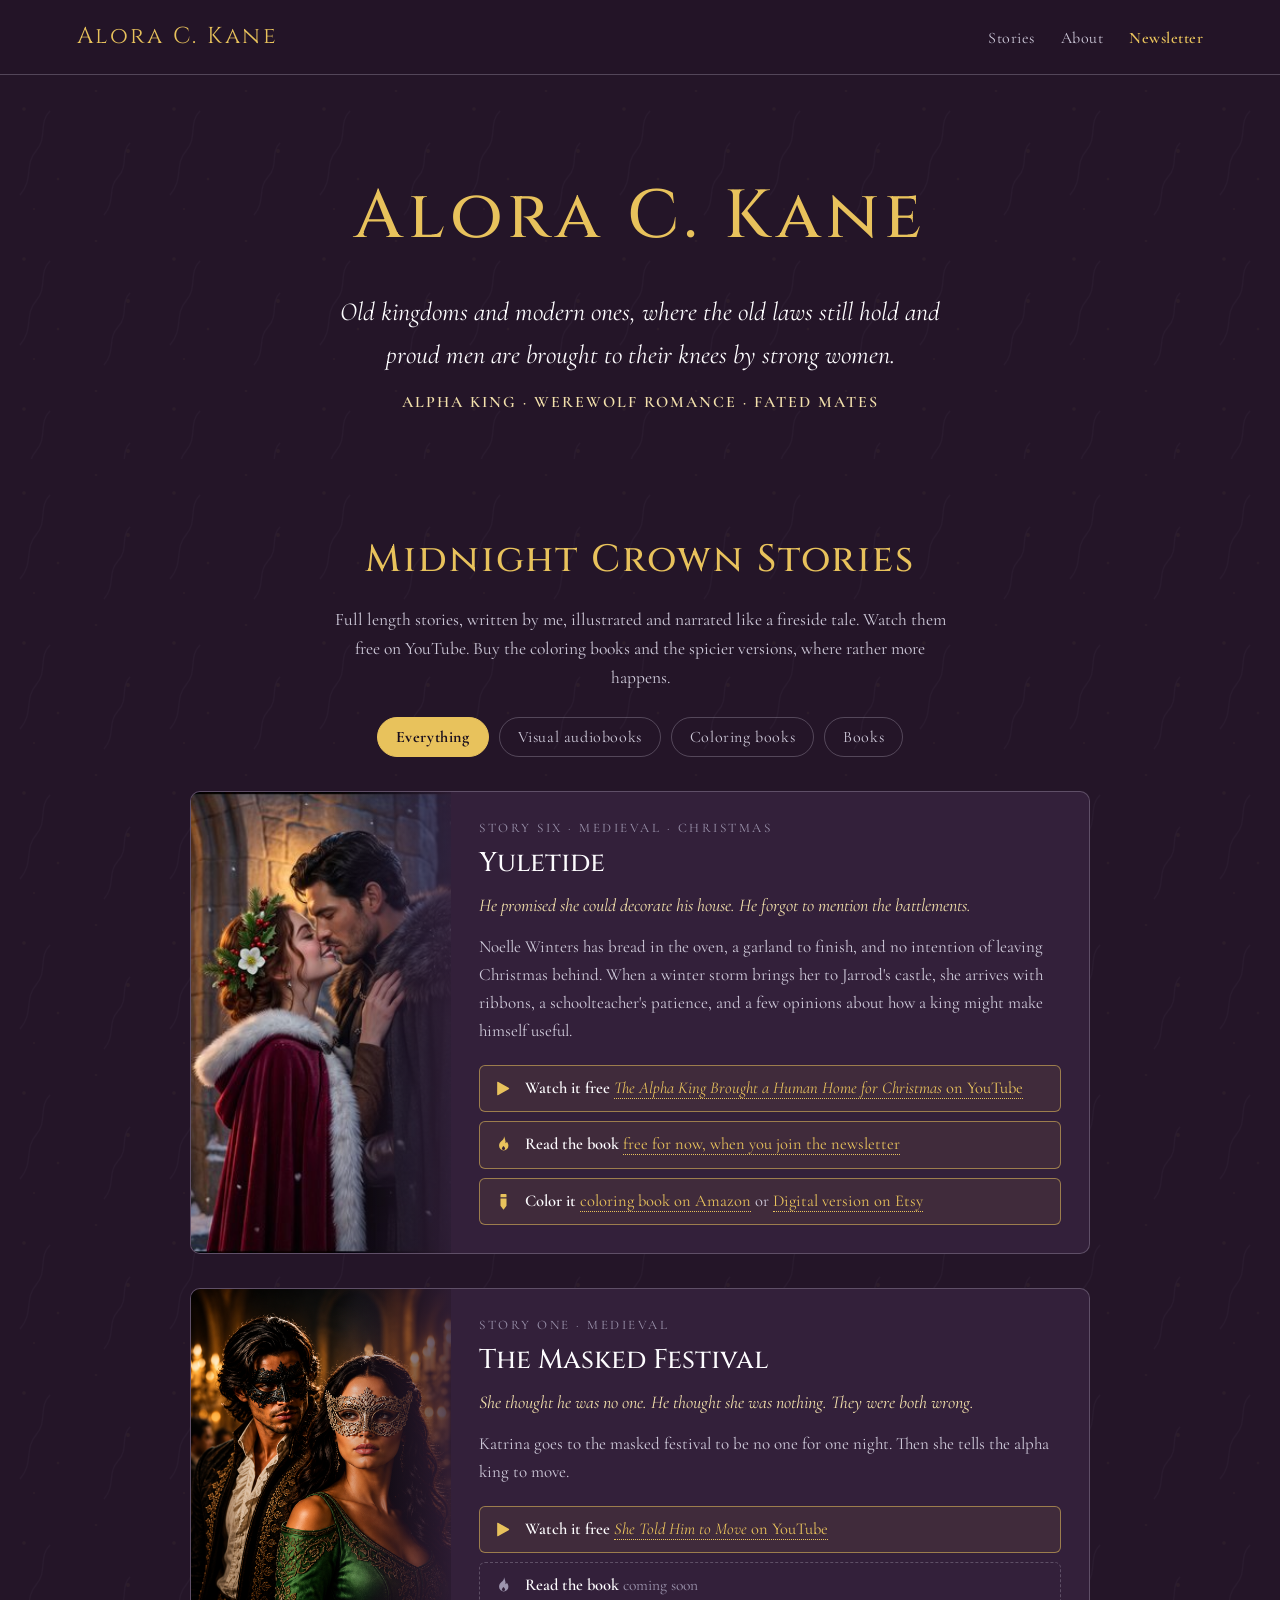
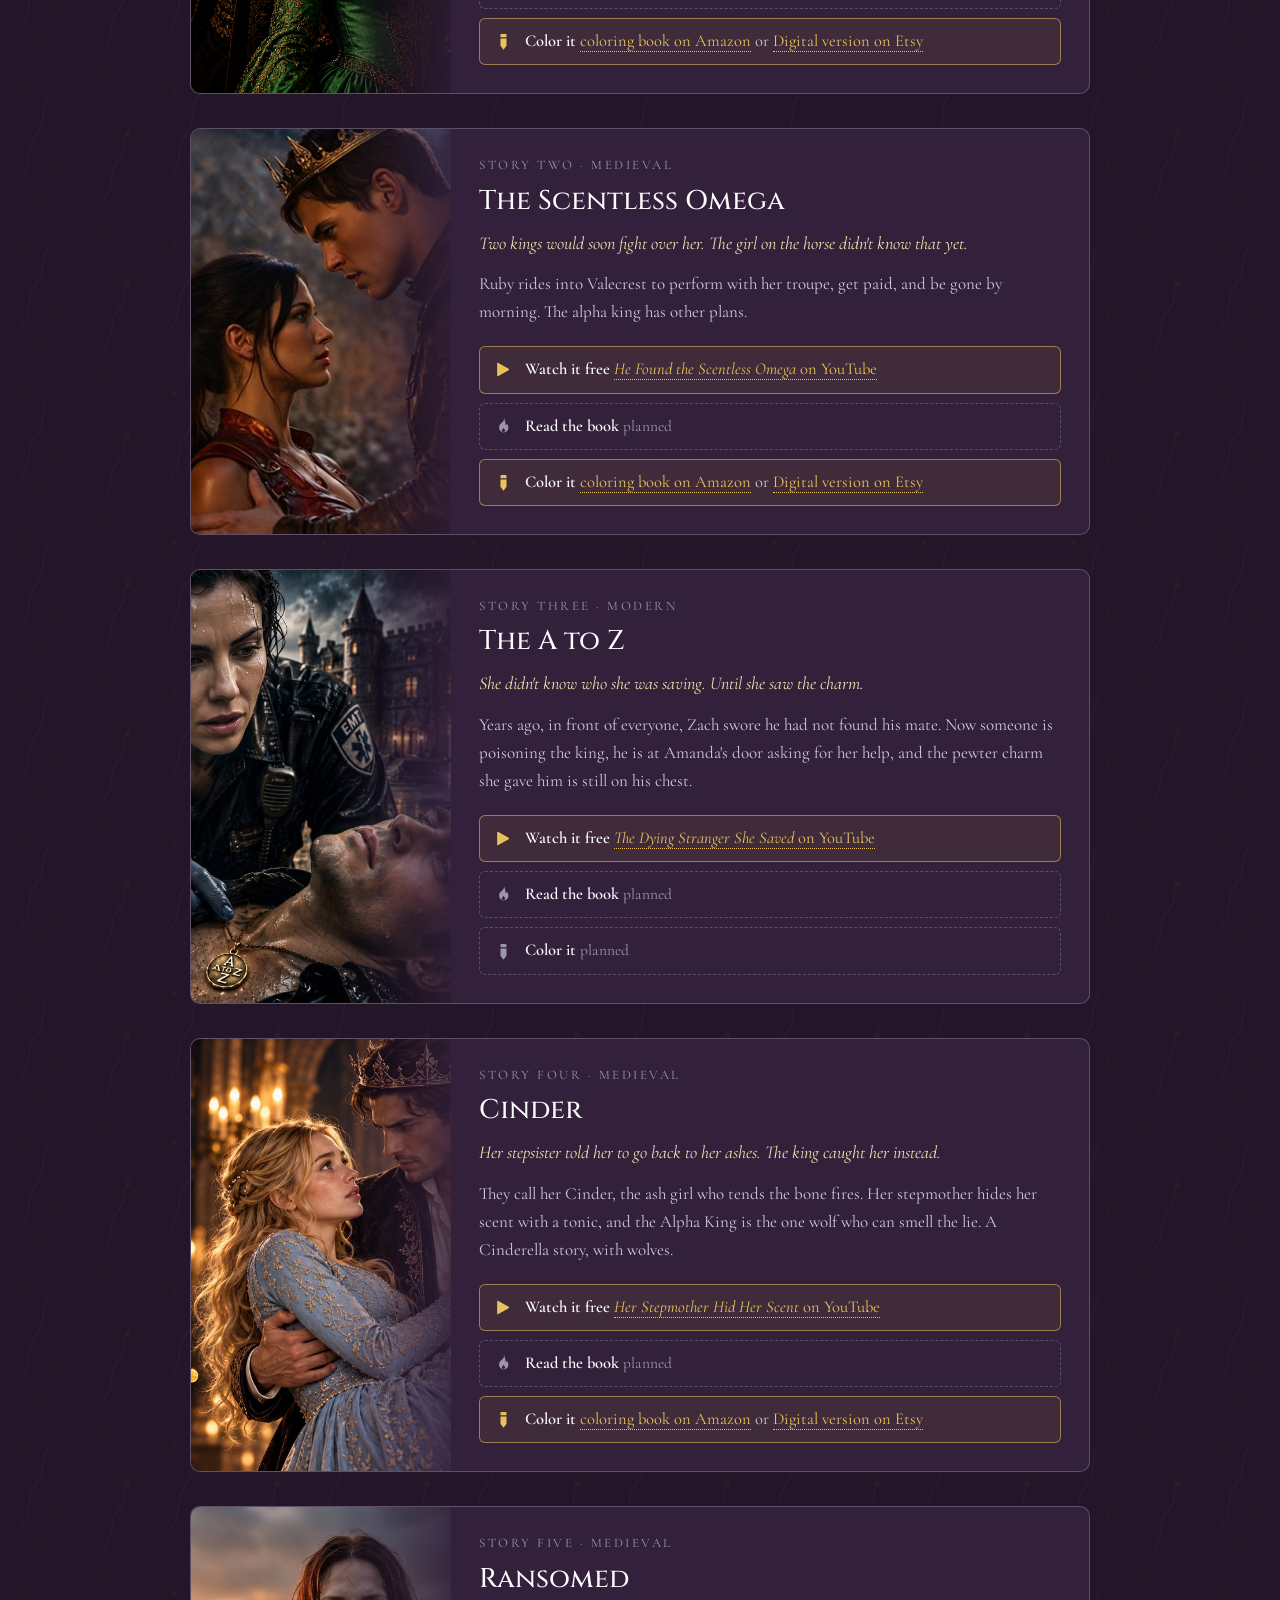
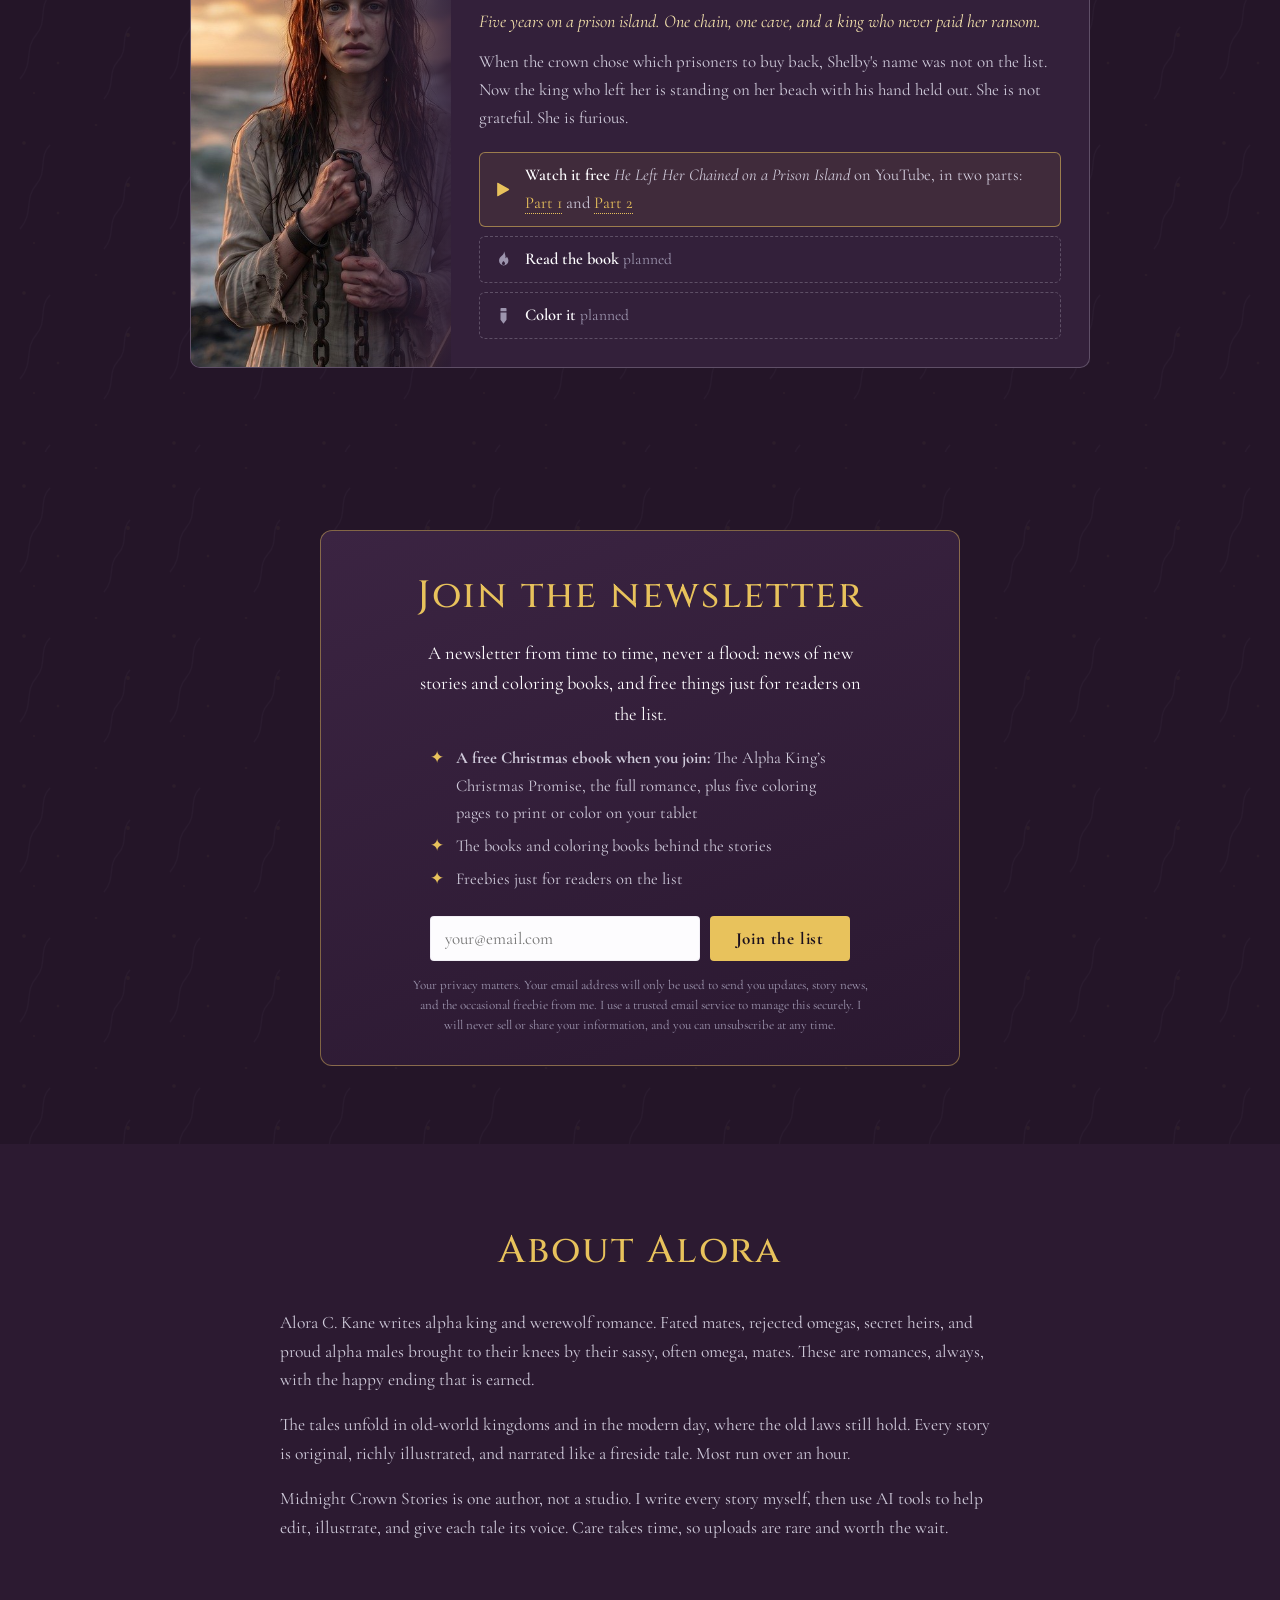
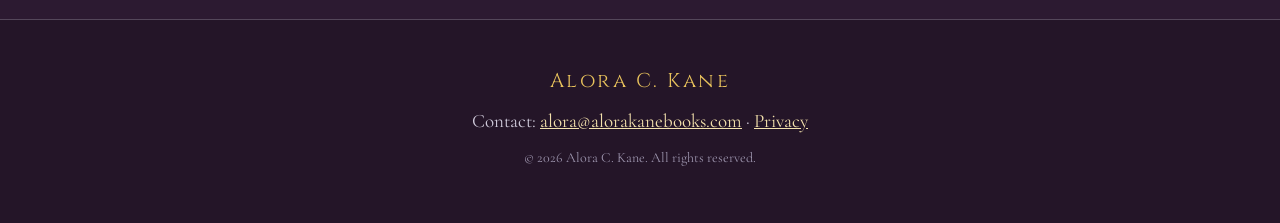
==== commit 13c2f462: "Free Christmas ebook as newsletter gift; newsletter copy updated" ====
--- a/index.html
+++ b/index.html
@@ -4,7 +4,7 @@
   <meta charset="UTF-8">
   <meta name="viewport" content="width=device-width, initial-scale=1.0">
   <title>Alora C. Kane | Alpha King and Werewolf Romance</title>
-  <meta name="description" content="Alpha king and werewolf romance by Alora C. Kane. Free visual audiobooks on YouTube. Coloring books and the longer, spicier novels on Amazon.">
+  <meta name="description" content="Alpha king and werewolf romance by Alora C. Kane. Free visual audiobooks on YouTube. Coloring books and the spicier novels on Amazon.">
   <meta name="author" content="Alora C. Kane">
   <meta name="robots" content="index, follow">
   <link rel="canonical" href="https://alorakanebooks.com/">
@@ -13,7 +13,7 @@
   <link rel="apple-touch-icon" href="apple-touch-icon.png">
   <meta name="theme-color" content="#241528">
   <meta property="og:title" content="Alora C. Kane | Alpha King and Werewolf Romance">
-  <meta property="og:description" content="Alpha king and werewolf romance by Alora C. Kane. Free visual audiobooks on YouTube. Coloring books and the longer, spicier novels on Amazon.">
+  <meta property="og:description" content="Alpha king and werewolf romance by Alora C. Kane. Free visual audiobooks on YouTube. Coloring books and the spicier novels on Amazon.">
   <meta property="og:type" content="website">
   <meta property="og:url" content="https://alorakanebooks.com/">
   <meta property="og:site_name" content="Alora C. Kane">
@@ -24,7 +24,7 @@
   <meta property="og:image:alt" content="A gold crown with a ruby on plum velvet, and the name Alora C. Kane">
   <meta name="twitter:card" content="summary_large_image">
   <meta name="twitter:title" content="Alora C. Kane | Alpha King and Werewolf Romance">
-  <meta name="twitter:description" content="Alpha king and werewolf romance by Alora C. Kane. Free visual audiobooks on YouTube. Coloring books and the longer, spicier novels on Amazon.">
+  <meta name="twitter:description" content="Alpha king and werewolf romance by Alora C. Kane. Free visual audiobooks on YouTube. Coloring books and the spicier novels on Amazon.">
   <meta name="twitter:image" content="https://alorakanebooks.com/assets/social-card.jpg">
   <script type="application/ld+json">
 {
@@ -33,7 +33,7 @@
   "@id": "https://alorakanebooks.com/#site",
   "url": "https://alorakanebooks.com/",
   "name": "Alora C. Kane",
-  "description": "Alpha king and werewolf romance by Alora C. Kane. Free visual audiobooks on YouTube. Coloring books and the longer, spicier novels on Amazon.",
+  "description": "Alpha king and werewolf romance by Alora C. Kane. Free visual audiobooks on YouTube. Coloring books and the spicier novels on Amazon.",
   "inLanguage": "en-US",
   "publisher": {
     "@id": "https://alorakanebooks.com/#alora"
@@ -107,9 +107,9 @@
                 <svg class="way-icon" viewBox="0 0 24 24" aria-hidden="true"><path d="M4 4.5a1 1 0 0 1 1.52-.85l13 7.5a1 1 0 0 1 0 1.7l-13 7.5A1 1 0 0 1 4 19.5z"/></svg>
                 <span><span class="way-label">Watch it free</span> <a href="https://youtu.be/Kkp2Bj1lcsk" target="_blank" rel="noopener"><em>The Alpha King Brought a Human Home for Christmas</em> on YouTube</a></span>
               </li>
-              <li class="way pending">
-                <svg class="way-icon" viewBox="0 0 24 24" aria-hidden="true"><path d="M12.6 1.6c.4 3-1.3 4.3-2.8 5.7C8 8.9 6.4 10.5 6.4 13.6a5.9 5.9 0 0 0 11.8 0c0-2.3-1-3.9-2-5.2-.3 1-.9 1.7-1.7 2 .5-2.6-.6-5.6-1.9-8.8z"/><path d="M12 14c1.3 1 1.9 2 1.9 3a1.9 1.9 0 0 1-3.8 0c0-1 .6-2 1.9-3z" fill="#33203a"/></svg>
-                <span><span class="way-label">Read the longer version</span> <span class="way-note">planned</span></span>
+              <li class="way ready">
+                <svg class="way-icon" viewBox="0 0 24 24" aria-hidden="true"><path d="M12.6 1.6c.4 3-1.3 4.3-2.8 5.7C8 8.9 6.4 10.5 6.4 13.6a5.9 5.9 0 0 0 11.8 0c0-2.3-1-3.9-2-5.2-.3 1-.9 1.7-1.7 2 .5-2.6-.6-5.6-1.9-8.8z"/><path d="M12 14c1.3 1 1.9 2 1.9 3a1.9 1.9 0 0 1-3.8 0c0-1 .6-2 1.9-3z" fill="#33203a"/></svg>
+                <span><span class="way-label">Read the book</span> <a href="index.html#newsletter">free for now, when you join the newsletter</a></span>
               </li>
               <li class="way ready">
                 <svg class="way-icon" viewBox="0 0 24 24" aria-hidden="true"><path d="M9.2 2.4h5.6a1 1 0 0 1 1 1v3.1H8.2V3.4a1 1 0 0 1 1-1z"/><path d="M8.2 8.1h7.6v9.3l-3.3 4.4a.6.6 0 0 1-1 0L8.2 17.4z"/></svg>
@@ -135,7 +135,7 @@
               </li>
               <li class="way pending">
                 <svg class="way-icon" viewBox="0 0 24 24" aria-hidden="true"><path d="M12.6 1.6c.4 3-1.3 4.3-2.8 5.7C8 8.9 6.4 10.5 6.4 13.6a5.9 5.9 0 0 0 11.8 0c0-2.3-1-3.9-2-5.2-.3 1-.9 1.7-1.7 2 .5-2.6-.6-5.6-1.9-8.8z"/><path d="M12 14c1.3 1 1.9 2 1.9 3a1.9 1.9 0 0 1-3.8 0c0-1 .6-2 1.9-3z" fill="#33203a"/></svg>
-                <span><span class="way-label">Read the longer version</span> <span class="way-note">coming soon</span></span>
+                <span><span class="way-label">Read the book</span> <span class="way-note">coming soon</span></span>
               </li>
               <li class="way ready">
                 <svg class="way-icon" viewBox="0 0 24 24" aria-hidden="true"><path d="M9.2 2.4h5.6a1 1 0 0 1 1 1v3.1H8.2V3.4a1 1 0 0 1 1-1z"/><path d="M8.2 8.1h7.6v9.3l-3.3 4.4a.6.6 0 0 1-1 0L8.2 17.4z"/></svg>
@@ -161,7 +161,7 @@
               </li>
               <li class="way pending">
                 <svg class="way-icon" viewBox="0 0 24 24" aria-hidden="true"><path d="M12.6 1.6c.4 3-1.3 4.3-2.8 5.7C8 8.9 6.4 10.5 6.4 13.6a5.9 5.9 0 0 0 11.8 0c0-2.3-1-3.9-2-5.2-.3 1-.9 1.7-1.7 2 .5-2.6-.6-5.6-1.9-8.8z"/><path d="M12 14c1.3 1 1.9 2 1.9 3a1.9 1.9 0 0 1-3.8 0c0-1 .6-2 1.9-3z" fill="#33203a"/></svg>
-                <span><span class="way-label">Read the longer version</span> <span class="way-note">planned</span></span>
+                <span><span class="way-label">Read the book</span> <span class="way-note">planned</span></span>
               </li>
               <li class="way ready">
                 <svg class="way-icon" viewBox="0 0 24 24" aria-hidden="true"><path d="M9.2 2.4h5.6a1 1 0 0 1 1 1v3.1H8.2V3.4a1 1 0 0 1 1-1z"/><path d="M8.2 8.1h7.6v9.3l-3.3 4.4a.6.6 0 0 1-1 0L8.2 17.4z"/></svg>
@@ -187,7 +187,7 @@
               </li>
               <li class="way pending">
                 <svg class="way-icon" viewBox="0 0 24 24" aria-hidden="true"><path d="M12.6 1.6c.4 3-1.3 4.3-2.8 5.7C8 8.9 6.4 10.5 6.4 13.6a5.9 5.9 0 0 0 11.8 0c0-2.3-1-3.9-2-5.2-.3 1-.9 1.7-1.7 2 .5-2.6-.6-5.6-1.9-8.8z"/><path d="M12 14c1.3 1 1.9 2 1.9 3a1.9 1.9 0 0 1-3.8 0c0-1 .6-2 1.9-3z" fill="#33203a"/></svg>
-                <span><span class="way-label">Read the longer version</span> <span class="way-note">planned</span></span>
+                <span><span class="way-label">Read the book</span> <span class="way-note">planned</span></span>
               </li>
               <li class="way pending">
                 <svg class="way-icon" viewBox="0 0 24 24" aria-hidden="true"><path d="M9.2 2.4h5.6a1 1 0 0 1 1 1v3.1H8.2V3.4a1 1 0 0 1 1-1z"/><path d="M8.2 8.1h7.6v9.3l-3.3 4.4a.6.6 0 0 1-1 0L8.2 17.4z"/></svg>
@@ -213,7 +213,7 @@
               </li>
               <li class="way pending">
                 <svg class="way-icon" viewBox="0 0 24 24" aria-hidden="true"><path d="M12.6 1.6c.4 3-1.3 4.3-2.8 5.7C8 8.9 6.4 10.5 6.4 13.6a5.9 5.9 0 0 0 11.8 0c0-2.3-1-3.9-2-5.2-.3 1-.9 1.7-1.7 2 .5-2.6-.6-5.6-1.9-8.8z"/><path d="M12 14c1.3 1 1.9 2 1.9 3a1.9 1.9 0 0 1-3.8 0c0-1 .6-2 1.9-3z" fill="#33203a"/></svg>
-                <span><span class="way-label">Read the longer version</span> <span class="way-note">planned</span></span>
+                <span><span class="way-label">Read the book</span> <span class="way-note">planned</span></span>
               </li>
               <li class="way ready">
                 <svg class="way-icon" viewBox="0 0 24 24" aria-hidden="true"><path d="M9.2 2.4h5.6a1 1 0 0 1 1 1v3.1H8.2V3.4a1 1 0 0 1 1-1z"/><path d="M8.2 8.1h7.6v9.3l-3.3 4.4a.6.6 0 0 1-1 0L8.2 17.4z"/></svg>
@@ -239,7 +239,7 @@
               </li>
               <li class="way pending">
                 <svg class="way-icon" viewBox="0 0 24 24" aria-hidden="true"><path d="M12.6 1.6c.4 3-1.3 4.3-2.8 5.7C8 8.9 6.4 10.5 6.4 13.6a5.9 5.9 0 0 0 11.8 0c0-2.3-1-3.9-2-5.2-.3 1-.9 1.7-1.7 2 .5-2.6-.6-5.6-1.9-8.8z"/><path d="M12 14c1.3 1 1.9 2 1.9 3a1.9 1.9 0 0 1-3.8 0c0-1 .6-2 1.9-3z" fill="#33203a"/></svg>
-                <span><span class="way-label">Read the longer version</span> <span class="way-note">planned</span></span>
+                <span><span class="way-label">Read the book</span> <span class="way-note">planned</span></span>
               </li>
               <li class="way pending">
                 <svg class="way-icon" viewBox="0 0 24 24" aria-hidden="true"><path d="M9.2 2.4h5.6a1 1 0 0 1 1 1v3.1H8.2V3.4a1 1 0 0 1 1-1z"/><path d="M8.2 8.1h7.6v9.3l-3.3 4.4a.6.6 0 0 1-1 0L8.2 17.4z"/></svg>
@@ -255,12 +255,11 @@
     <section id="newsletter" class="newsletter smoke">
       <div class="newsletter-panel">
         <h2>Join the newsletter</h2>
-        <p class="offer">Be the first to know when a new story, coloring book, or novel goes live.</p>
+        <p class="offer">A newsletter from time to time, never a flood: news of new stories and coloring books, and free things just for readers on the list.</p>
         <ul class="offer-list">
-          <li><strong>A Christmas gift when you join:</strong> three coloring pages from The Alpha King&rsquo;s Christmas Promise, one of them in no book at all</li>
-          <li>New stories the day they go live</li>
+          <li><strong>A free Christmas ebook when you join:</strong> The Alpha King&rsquo;s Christmas Promise, the full romance, plus five coloring pages to print or color on your tablet</li>
           <li>The books and coloring books behind the stories</li>
-          <li>The occasional freebie</li>
+          <li>Freebies just for readers on the list</li>
         </ul>
 
         <form class="signup" id="signup-form">
@@ -311,7 +310,7 @@
           var data = await res.json();
           if (data.success) {
             f.hidden = true;
-            status.textContent = 'Almost there. Check your inbox for a confirmation email and click the button inside. Your Christmas pages arrive right after.';
+            status.textContent = 'Almost there. Check your inbox for a confirmation email and click the button inside. Your free Christmas ebook arrives right after.';
           } else {
             status.textContent = 'That did not go through. Check the address and try again.';
           }
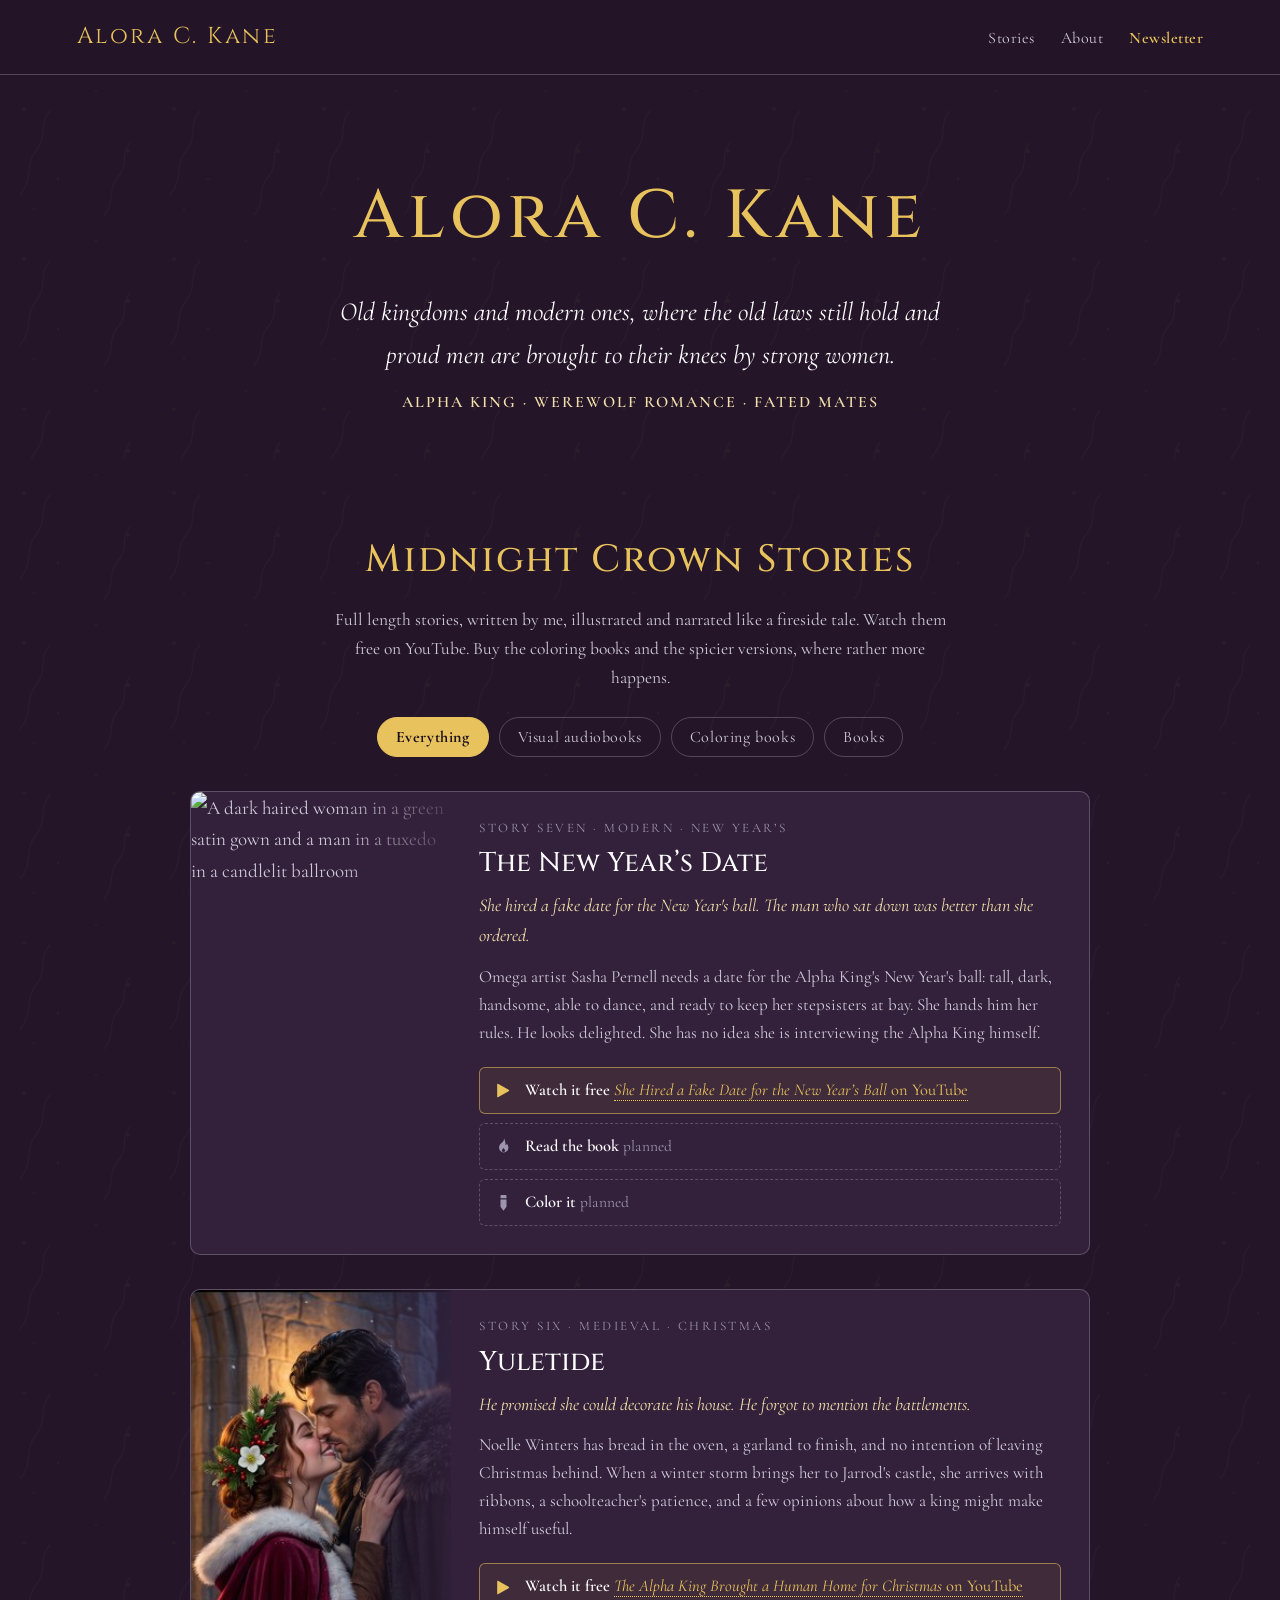
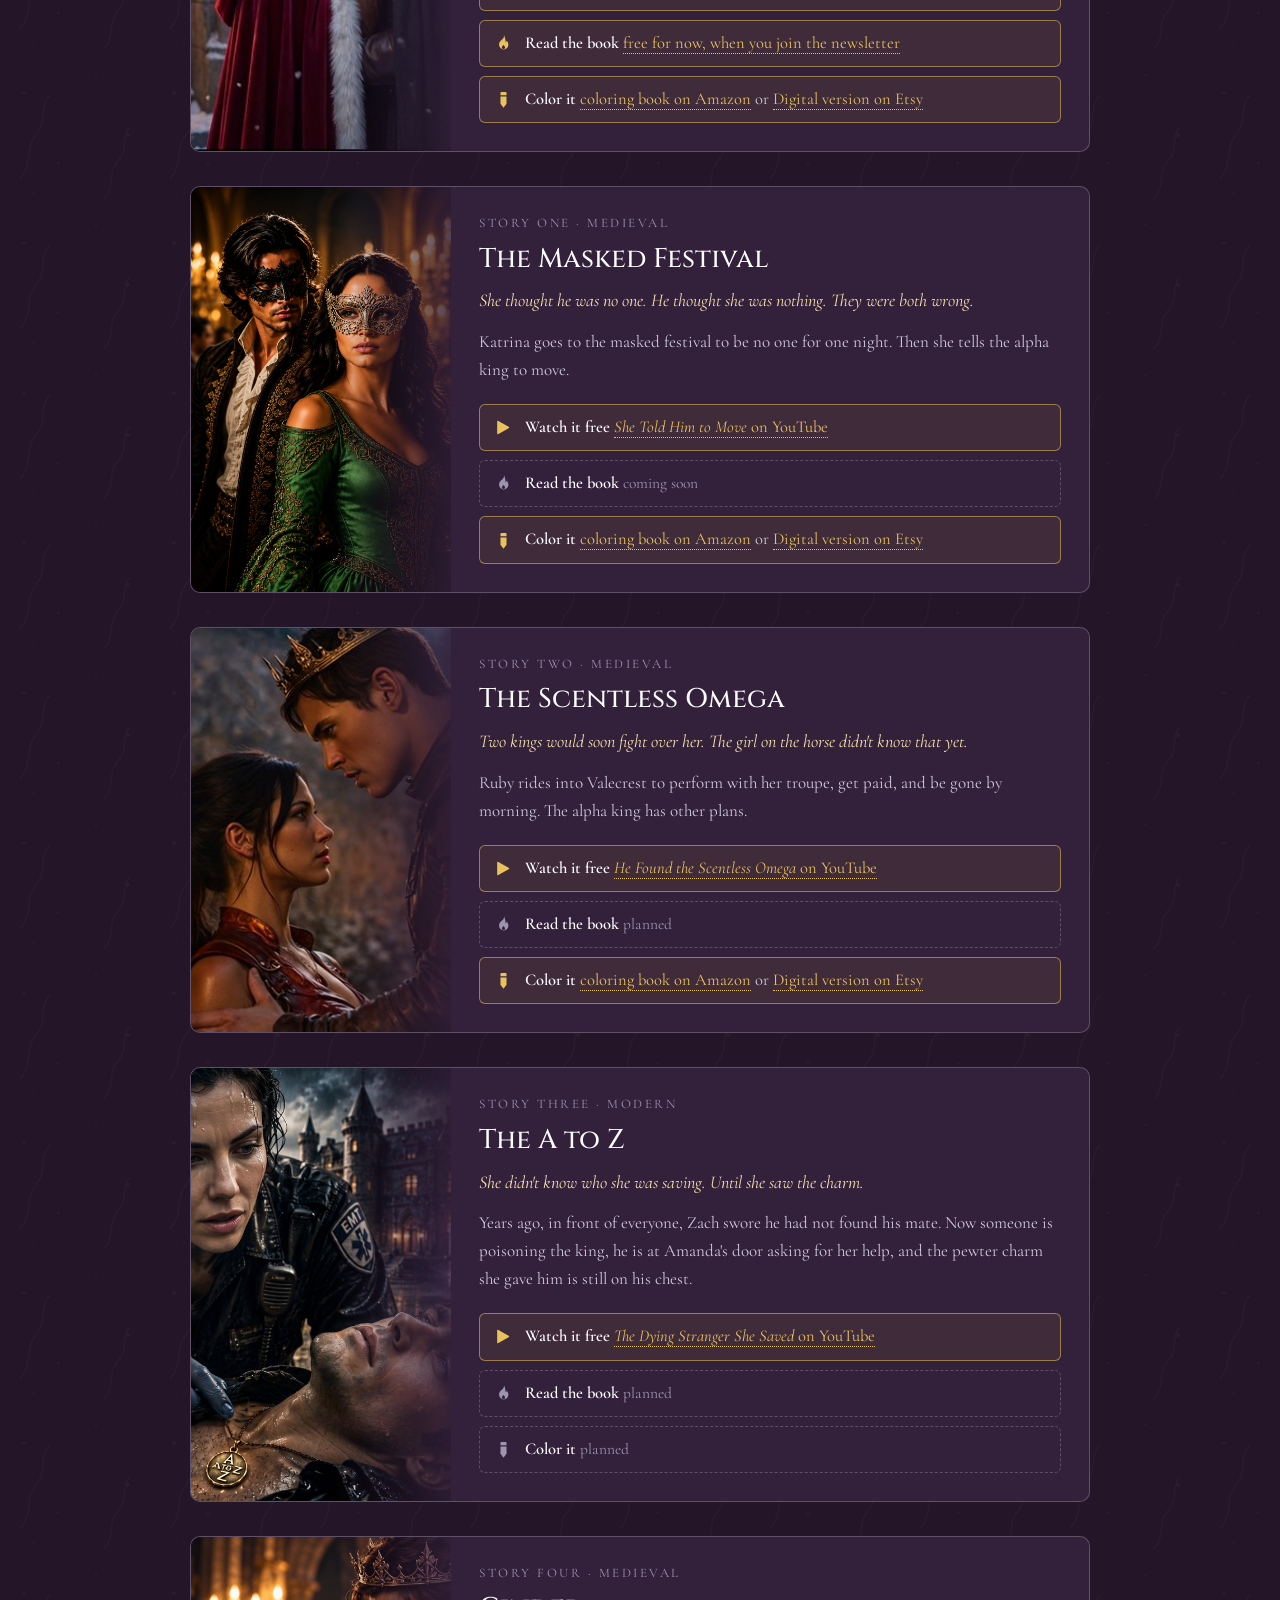
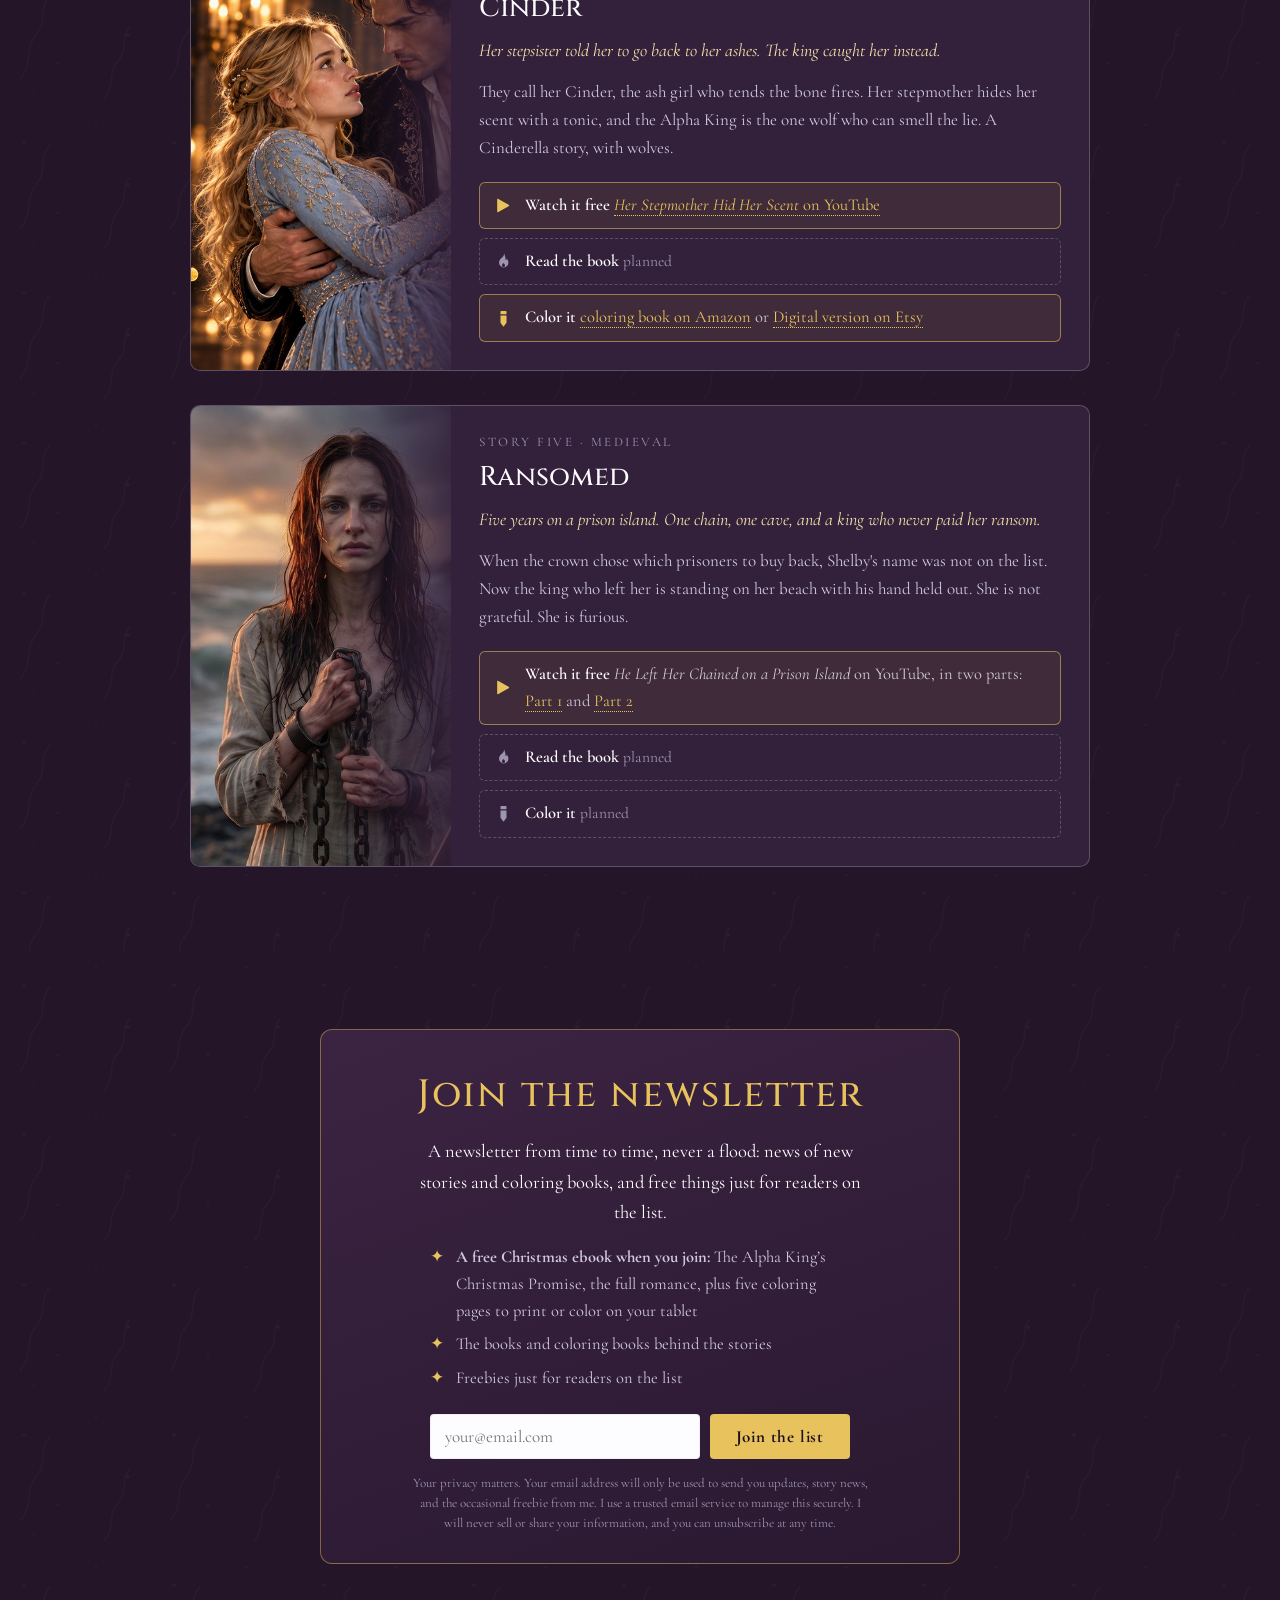
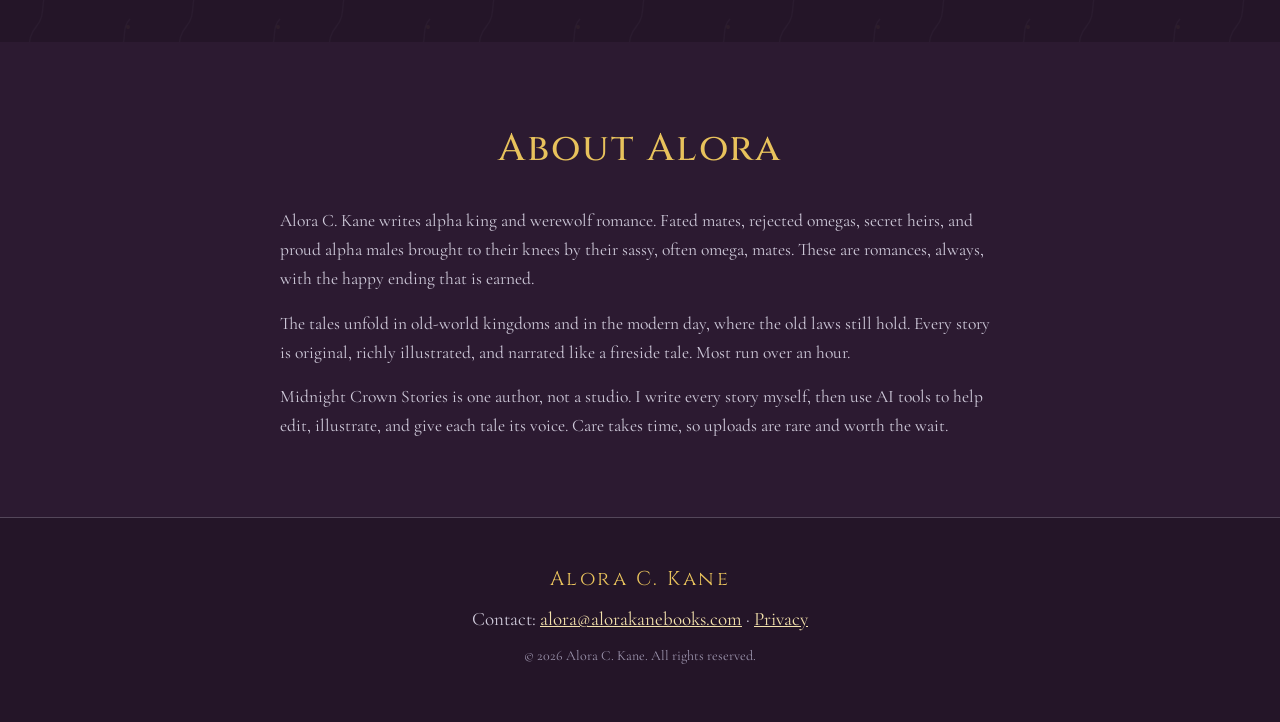
==== commit 9a910ed0: "Add files via upload" ====
--- a/index.html
+++ b/index.html
@@ -95,7 +95,33 @@
 
         <article class="story-card">
           <div class="story-art">
-            <img src="assets/stories/yuletide.jpg" alt="A couple kiss in a snowy castle courtyard beside a doorway hung with Christmas wreaths" width="760" height="428">
+            <img src="assets/stories/new-years.jpg" alt="A dark haired woman in a green satin gown and a man in a tuxedo in a candlelit ballroom" width="760" height="428">
+          </div>
+          <div class="story-body">
+            <p class="story-kicker">Story seven &middot; Modern &middot; New Year&rsquo;s</p>
+            <h3>The New Year&rsquo;s Date</h3>
+            <p class="story-hook">She hired a fake date for the New Year's ball. The man who sat down was better than she ordered.</p>
+            <p class="story-blurb">Omega artist Sasha Pernell needs a date for the Alpha King's New Year's ball: tall, dark, handsome, able to dance, and ready to keep her stepsisters at bay. She hands him her rules. He looks delighted. She has no idea she is interviewing the Alpha King himself.</p>
+            <ul class="ways">
+              <li class="way ready">
+                <svg class="way-icon" viewBox="0 0 24 24" aria-hidden="true"><path d="M4 4.5a1 1 0 0 1 1.52-.85l13 7.5a1 1 0 0 1 0 1.7l-13 7.5A1 1 0 0 1 4 19.5z"/></svg>
+                <span><span class="way-label">Watch it free</span> <a href="https://youtu.be/-vIFut9ics8" target="_blank" rel="noopener"><em>She Hired a Fake Date for the New Year&rsquo;s Ball</em> on YouTube</a></span>
+              </li>
+              <li class="way pending">
+                <svg class="way-icon" viewBox="0 0 24 24" aria-hidden="true"><path d="M12.6 1.6c.4 3-1.3 4.3-2.8 5.7C8 8.9 6.4 10.5 6.4 13.6a5.9 5.9 0 0 0 11.8 0c0-2.3-1-3.9-2-5.2-.3 1-.9 1.7-1.7 2 .5-2.6-.6-5.6-1.9-8.8z"/><path d="M12 14c1.3 1 1.9 2 1.9 3a1.9 1.9 0 0 1-3.8 0c0-1 .6-2 1.9-3z" fill="#33203a"/></svg>
+                <span><span class="way-label">Read the book</span> <span class="way-note">planned</span></span>
+              </li>
+              <li class="way pending">
+                <svg class="way-icon" viewBox="0 0 24 24" aria-hidden="true"><path d="M9.2 2.4h5.6a1 1 0 0 1 1 1v3.1H8.2V3.4a1 1 0 0 1 1-1z"/><path d="M8.2 8.1h7.6v9.3l-3.3 4.4a.6.6 0 0 1-1 0L8.2 17.4z"/></svg>
+                <span><span class="way-label">Color it</span> <span class="way-note">planned</span></span>
+              </li>
+            </ul>
+          </div>
+        </article>
+
+        <article class="story-card">
+          <div class="story-art">
+            <img src="assets/stories/yuletide.jpg" alt="A couple kiss in a snowy castle courtyard beside a doorway hung with Christmas wreaths" width="760" height="428" loading="lazy">
           </div>
           <div class="story-body">
             <p class="story-kicker">Story six &middot; Medieval &middot; Christmas</p>
@@ -288,6 +314,8 @@
     <p class="copyright">&copy; 2026 Alora C. Kane. All rights reserved.</p>
   </footer>
 
+  <!-- GoatCounter visitor counter: no cookies, no personal data. Stats at alorakanebooks.goatcounter.com -->
+  <script data-goatcounter="https://alorakanebooks.goatcounter.com/count" async src="//gc.zgo.at/count.js"></script>
 
   <script>
     var f = document.getElementById('signup-form');
